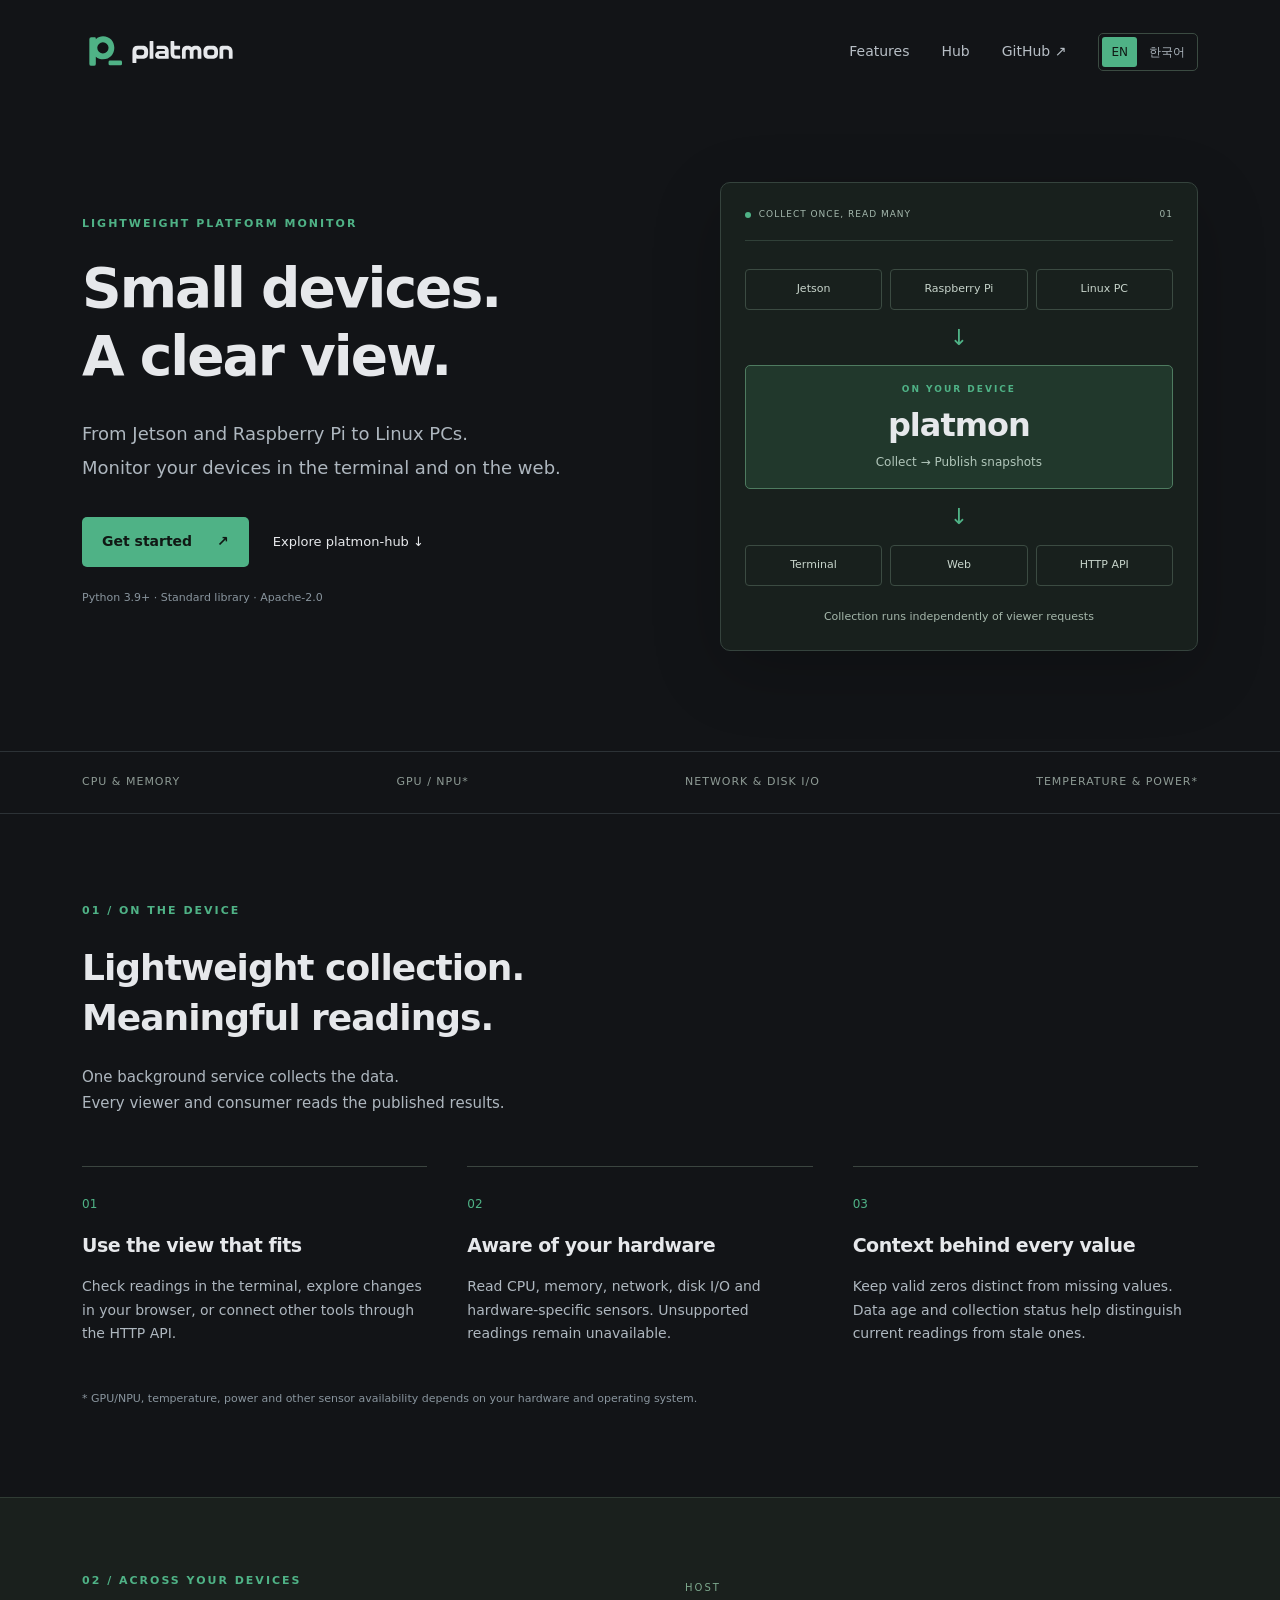
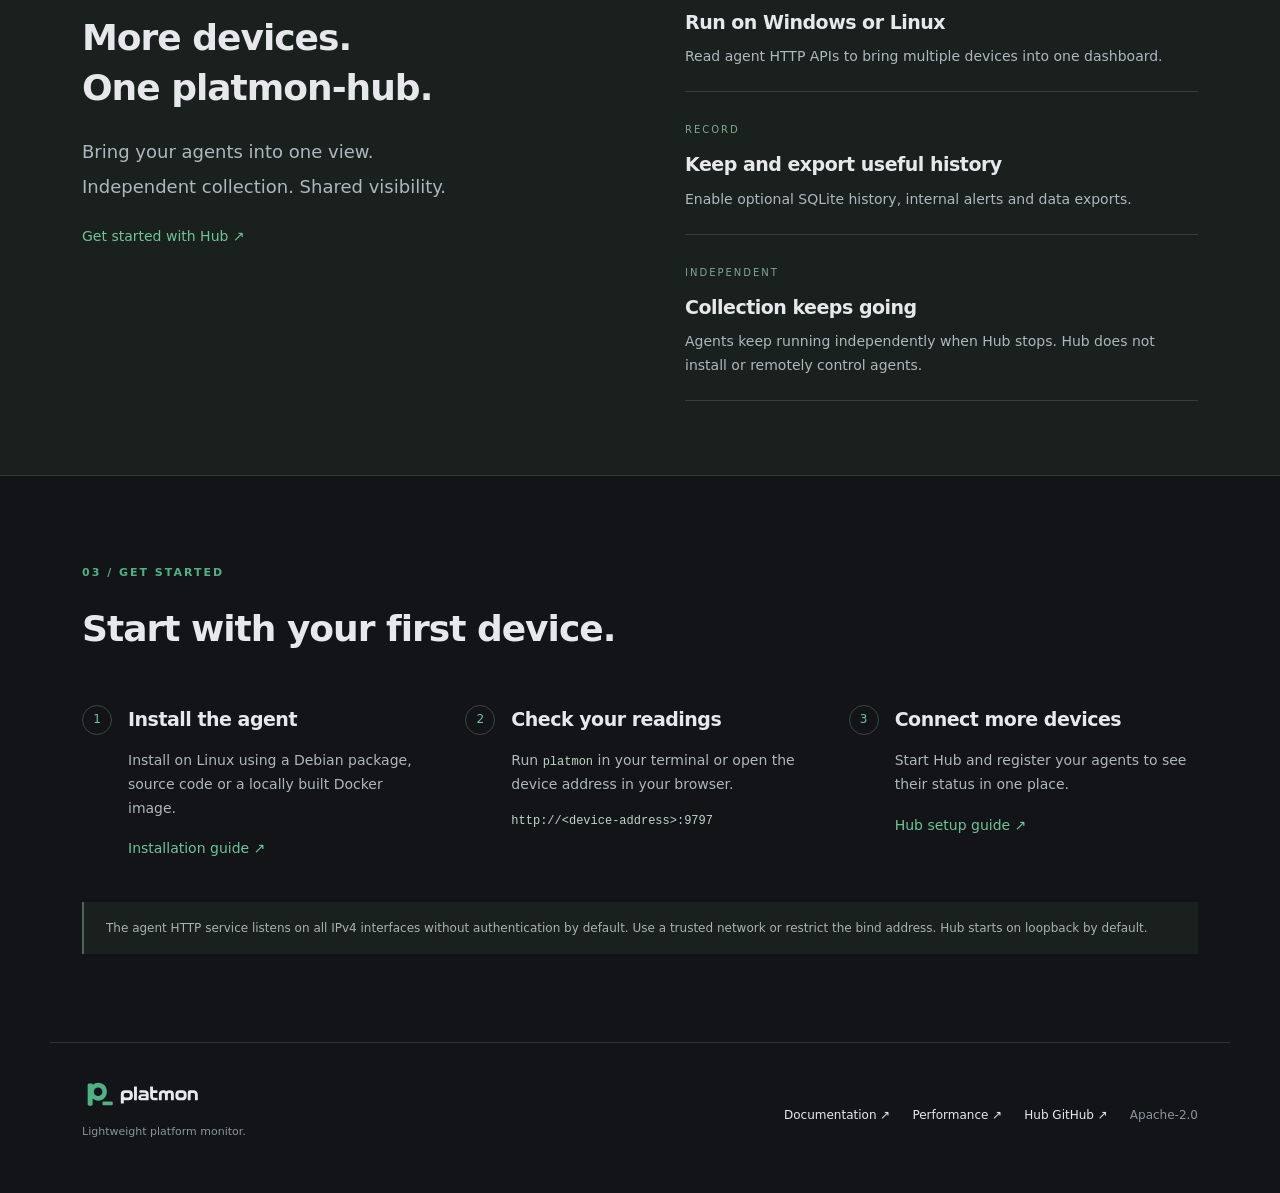
==== index.html @ 6d73feec "Add bilingual platmon introduction page" ====
<!doctype html>
<html lang="en">
<head>
<meta charset="utf-8"><meta name="viewport" content="width=device-width, initial-scale=1">
<title>platmon — Lightweight platform monitor</title>
<meta name="description" content="Lightweight monitoring for Jetson, Raspberry Pi and Linux PCs. Explore your devices in the terminal and on the web, and bring them together with platmon-hub." data-i18n-attr="content" data-i18n="a3">
<link rel="icon" href="assets/favicon.svg"><link rel="stylesheet" href="styles.css">
</head>
<body>
<a class="skip" href="#main" data-i18n="t0">Skip to content</a>
<header class="wrap"><a href="#" aria-label="platmon home" data-i18n-attr="aria-label" data-i18n="a0"><img class="logo" src="assets/platmon-logo-dark.svg" alt="platmon"></a><nav aria-label="Main navigation" data-i18n-attr="aria-label" data-i18n="a1"><a href="#features" data-i18n="t1">Features</a><a href="#hub">Hub</a><a href="https://github.com/platmon/platmon">GitHub ↗</a><div class="language-switch" role="group" aria-label="Language / 언어" hidden><button type="button" data-language="en" lang="en" aria-pressed="true">EN</button><button type="button" data-language="ko" lang="ko" aria-pressed="false">한국어</button></div></nav></header>
<main id="main">
<section class="hero wrap">
<div><p class="eyebrow">LIGHTWEIGHT PLATFORM MONITOR</p><h1 data-i18n="t2">Small devices.<br>A clear view.</h1><p class="lead" data-i18n="t3">From Jetson and Raspberry Pi to Linux PCs.<br>Monitor your devices in the terminal and on the web.</p><div class="actions"><a class="button" href="https://github.com/platmon/platmon/blob/main/docs/guides/getting-started.md" data-i18n="t4">Get started <span>↗</span></a><a class="secondary" href="#hub" data-i18n="t5">Explore platmon-hub ↓</a></div><p class="note" data-i18n="t6">Python 3.9+ · Standard library · Apache-2.0</p></div>
<div class="flow" aria-label="An agent collects once and serves published data to the terminal, web and API" data-i18n-attr="aria-label" data-i18n="a2"><div class="panel-top"><span class="dot"></span> COLLECT ONCE, READ MANY <span>01</span></div><div class="sources"><span>Jetson</span><span>Raspberry Pi</span><span>Linux PC</span></div><div class="connector">↓</div><div class="agent"><span class="eyebrow">ON YOUR DEVICE</span><strong>platmon</strong><span data-i18n="t7">Collect → Publish snapshots</span></div><div class="connector">↓</div><div class="outputs"><span>Terminal</span><span>Web</span><span>HTTP API</span></div><p class="diagram-note" data-i18n="t8">Collection runs independently of viewer requests</p></div>
</section>
<div class="band"><div class="wrap"><span>CPU & MEMORY</span><span>GPU / NPU*</span><span>NETWORK & DISK I/O</span><span>TEMPERATURE & POWER*</span></div></div>
<section class="wrap section" id="features"><div class="section-heading"><p class="eyebrow">01 / ON THE DEVICE</p><h2 data-i18n="t9">Lightweight collection.<br>Meaningful readings.</h2><p data-i18n="t10">One background service collects the data.<br>Every viewer and consumer reads the published results.</p></div><div class="features"><article><span class="number">01</span><h3 data-i18n="t11">Use the view that fits</h3><p data-i18n="t12">Check readings in the terminal, explore changes in your browser, or connect other tools through the HTTP API.</p></article><article><span class="number">02</span><h3 data-i18n="t13">Aware of your hardware</h3><p data-i18n="t14">Read CPU, memory, network, disk I/O and hardware-specific sensors. Unsupported readings remain unavailable.</p></article><article><span class="number">03</span><h3 data-i18n="t15">Context behind every value</h3><p data-i18n="t16">Keep valid zeros distinct from missing values. Data age and collection status help distinguish current readings from stale ones.</p></article></div><p class="footnote" data-i18n="t17">* GPU/NPU, temperature, power and other sensor availability depends on your hardware and operating system.</p></section>
<section class="hub-section" id="hub"><div class="wrap hub-grid"><div><p class="eyebrow">02 / ACROSS YOUR DEVICES</p><h2 data-i18n="t18">More devices.<br>One platmon-hub.</h2><p class="lead" data-i18n="t19">Bring your agents into one view.<br>Independent collection. Shared visibility.</p><a class="text-link" href="https://github.com/platmon/platmon-hub/blob/main/docs/guides/quick-start.md" data-i18n="t20">Get started with Hub ↗</a></div><div class="hub-details"><div><span>HOST</span><h3 data-i18n="t21">Run on Windows or Linux</h3><p data-i18n="t22">Read agent HTTP APIs to bring multiple devices into one dashboard.</p></div><div><span>RECORD</span><h3 data-i18n="t23">Keep and export useful history</h3><p data-i18n="t24">Enable optional SQLite history, internal alerts and data exports.</p></div><div><span>INDEPENDENT</span><h3 data-i18n="t25">Collection keeps going</h3><p data-i18n="t26">Agents keep running independently when Hub stops. Hub does not install or remotely control agents.</p></div></div></div></section>
<section class="wrap section start" id="start"><div class="section-heading"><p class="eyebrow">03 / GET STARTED</p><h2 data-i18n="t27">Start with your first device.</h2></div><ol class="steps"><li><span>1</span><div><h3 data-i18n="t28">Install the agent</h3><p data-i18n="t29">Install on Linux using a Debian package, source code or a locally built Docker image.</p><a href="https://github.com/platmon/platmon/blob/main/docs/guides/getting-started.md" data-i18n="t30">Installation guide ↗</a></div></li><li><span>2</span><div><h3 data-i18n="t31">Check your readings</h3><p data-i18n="t32">Run <code>platmon</code> in your terminal or open the device address in your browser.</p><code class="address" data-i18n="t33">http://&lt;device-address&gt;:9797</code></div></li><li><span>3</span><div><h3 data-i18n="t34">Connect more devices</h3><p data-i18n="t35">Start Hub and register your agents to see their status in one place.</p><a href="https://github.com/platmon/platmon-hub/blob/main/docs/guides/setup.md" data-i18n="t36">Hub setup guide ↗</a></div></li></ol><aside data-i18n="t37">The agent HTTP service listens on all IPv4 interfaces without authentication by default. Use a trusted network or restrict the bind address. Hub starts on loopback by default.</aside></section>
</main>
<footer class="wrap"><div><img class="logo" src="assets/platmon-logo-dark.svg" alt="platmon"><p>Lightweight platform monitor.</p></div><div><a href="https://github.com/platmon/platmon/blob/main/docs/README.md" data-i18n="t38">Documentation ↗</a><a href="https://github.com/platmon/platmon/blob/main/docs/performance/README.md" data-i18n="t39">Performance ↗</a><a href="https://github.com/platmon/platmon-hub">Hub GitHub ↗</a><span>Apache-2.0</span></div></footer>
<script src="language.js"></script>
</body></html>
---- styles.css ----
*{box-sizing:border-box}html{scroll-behavior:smooth;scroll-padding-top:30px}body{margin:0;background:#121417;color:#e6e8eb;font-family:system-ui,-apple-system,"Segoe UI",sans-serif;line-height:1.7;word-break:keep-all}a{color:inherit;text-decoration:none}a:hover{color:#4fb286}a:focus-visible{outline:2px solid #4fb286;outline-offset:6px}.wrap{max-width:1180px;margin:auto;padding-left:32px;padding-right:32px}header{height:104px;display:flex;justify-content:space-between;align-items:center}.logo{width:156px;height:auto;display:block}nav{display:flex;gap:32px;font-size:14px;color:#b7bec5}.hero{display:grid;grid-template-columns:1.2fr 1fr;gap:64px;align-items:center;padding-top:78px;padding-bottom:100px}.eyebrow{color:#4fb286;font-size:11px;letter-spacing:2px;font-weight:700;margin:0 0 22px}h1{font-size:clamp(38px,4.3vw,60px);line-height:1.22;letter-spacing:-3px;margin:0 0 27px}h2{font-size:36px;line-height:1.4;letter-spacing:-1.7px;margin:0 0 22px}h3{font-size:19px;letter-spacing:-.5px;margin:12px 0}.lead{font-size:18px;color:#aeb7bf;line-height:1.9}.actions{display:flex;align-items:center;gap:24px;margin-top:32px;flex-wrap:wrap}.button{background:#4fb286;color:#101814;padding:13px 20px;border-radius:5px;font-size:14px;font-weight:700}.button span{margin-left:20px}.button:hover{background:#6ac79d;color:#101814}.secondary{font-size:13px}.note{font-size:11px;color:#89959e;margin-top:22px}.flow{border:1px solid #35433d;border-radius:10px;background:#18201d;padding:24px;box-shadow:0 20px 70px #0003}.panel-top{display:flex;align-items:center;gap:8px;color:#a4b8ad;font-size:9px;letter-spacing:1px;border-bottom:1px solid #304038;padding-bottom:18px}.panel-top>span:last-child{margin-left:auto}.dot{width:6px;height:6px;border-radius:50%;background:#4fb286}.sources,.outputs{display:flex;gap:8px;justify-content:center}.sources{margin-top:28px}.sources span,.outputs span{flex:1;text-align:center;border:1px solid #3b4b42;padding:10px 4px;border-radius:4px;font-size:11px;color:#c7d4cb}.connector{text-align:center;color:#4fb286;padding:9px;font-size:22px}.agent{display:flex;flex-direction:column;align-items:center;background:#21382c;border:1px solid #4e7b60;border-radius:5px;padding:16px}.agent .eyebrow{font-size:9px;margin:0}.agent strong{font-size:32px;letter-spacing:-1px}.agent>span:last-child{font-size:12px;color:#b1c6ba}.diagram-note{text-align:center;color:#a5b7ab;font-size:11px;margin:22px 0 0}.band{border-top:1px solid #2c3236;border-bottom:1px solid #2c3236}.band .wrap{display:flex;justify-content:space-between;gap:20px;padding-top:21px;padding-bottom:21px;color:#8e9b95;font-size:11px;letter-spacing:1px}.section{padding-top:88px;padding-bottom:88px}.section-heading>p:last-child{color:#aeb7bf;font-size:15px}.features{display:grid;grid-template-columns:repeat(3,1fr);gap:40px;margin-top:50px}.features article{border-top:1px solid #3b4540;padding-top:22px}.number{color:#4fb286;font-size:12px}.features p,.hub-details p,.steps p{color:#aeb7bf;font-size:14px}.footnote{font-size:11px;color:#89959e;margin:30px 0 0}.hub-section{background:#1a201d;border-block:1px solid #303c34;padding-block:74px}.hub-grid{display:grid;grid-template-columns:1fr 1fr;gap:90px}.text-link,.steps a{color:#6bc598;font-size:14px}.hub-details>div{padding:0 0 22px;margin-bottom:22px;border-bottom:1px solid #344039}.hub-details>div:last-child{margin-bottom:0}.hub-details span{font-size:10px;letter-spacing:2px;color:#7da88d}.hub-details h3{margin:7px 0}.hub-details p{margin:0}.steps{padding:0;list-style:none;display:grid;grid-template-columns:repeat(3,1fr);gap:34px;margin:40px 0}.steps li{display:flex;gap:16px}.steps li>span{font-size:12px;border:1px solid #3a4940;border-radius:50%;width:30px;height:30px;display:grid;place-items:center;flex-shrink:0;margin-top:10px;color:#6bc598}.steps h3{margin-top:8px}.steps code{font-size:12px;color:#c1d5c9}.address{display:block}aside{border-left:2px solid #4a6654;background:#1a201d;padding:16px 22px;color:#a7b4ac;font-size:12px}footer{display:flex;justify-content:space-between;align-items:center;border-top:1px solid #2c3236;padding-top:35px;padding-bottom:40px}footer .logo{width:120px}footer p{font-size:11px;color:#89959e}footer>div:last-child{display:flex;gap:22px;font-size:12px}footer span{color:#89959e}.skip{position:absolute;left:16px;top:-100px;background:#121417;padding:12px;z-index:3}.skip:focus{top:8px}@media(max-width:800px){.hero{grid-template-columns:1fr;gap:40px;padding-top:40px;padding-bottom:52px}.flow{max-width:540px;width:100%}h1{font-size:46px}.hub-grid{gap:40px;grid-template-columns:1fr}.features,.steps{grid-template-columns:1fr;gap:20px}.section{padding-block:52px}.band .wrap{flex-wrap:wrap;justify-content:flex-start;gap:14px 28px}.features{margin-top:30px}.hub-section{padding-block:50px}footer{align-items:flex-start;gap:24px;flex-direction:column}footer>div:last-child{flex-wrap:wrap}.wrap{padding-left:24px;padding-right:24px}nav{gap:18px}header{height:80px}.logo{width:124px}h2{font-size:29px}}@media(prefers-reduced-motion:reduce){html{scroll-behavior:auto}}

.language-switch{display:flex;gap:3px;border:1px solid #3b4b42;border-radius:5px;padding:3px}.language-switch[hidden]{display:none}.language-switch button{font:inherit;font-size:12px;color:#aeb7bf;background:transparent;border:0;border-radius:3px;padding:5px 9px;cursor:pointer}.language-switch button[aria-pressed="true"]{color:#101814;background:#4fb286}.language-switch button:focus-visible{outline:2px solid #6ac79d;outline-offset:3px}html[lang="en"] body{word-break:normal}html[lang="en"] h1{letter-spacing:-2px}html[lang="en"] h2{letter-spacing:-1px}header nav{align-items:center}@media(max-width:540px){header.wrap{height:auto;min-height:100px;flex-wrap:wrap;gap:14px;padding-top:18px;padding-bottom:18px}header nav{width:100%;justify-content:space-between;gap:12px}.hero{padding-top:28px}html[lang="en"] h1{font-size:42px}}
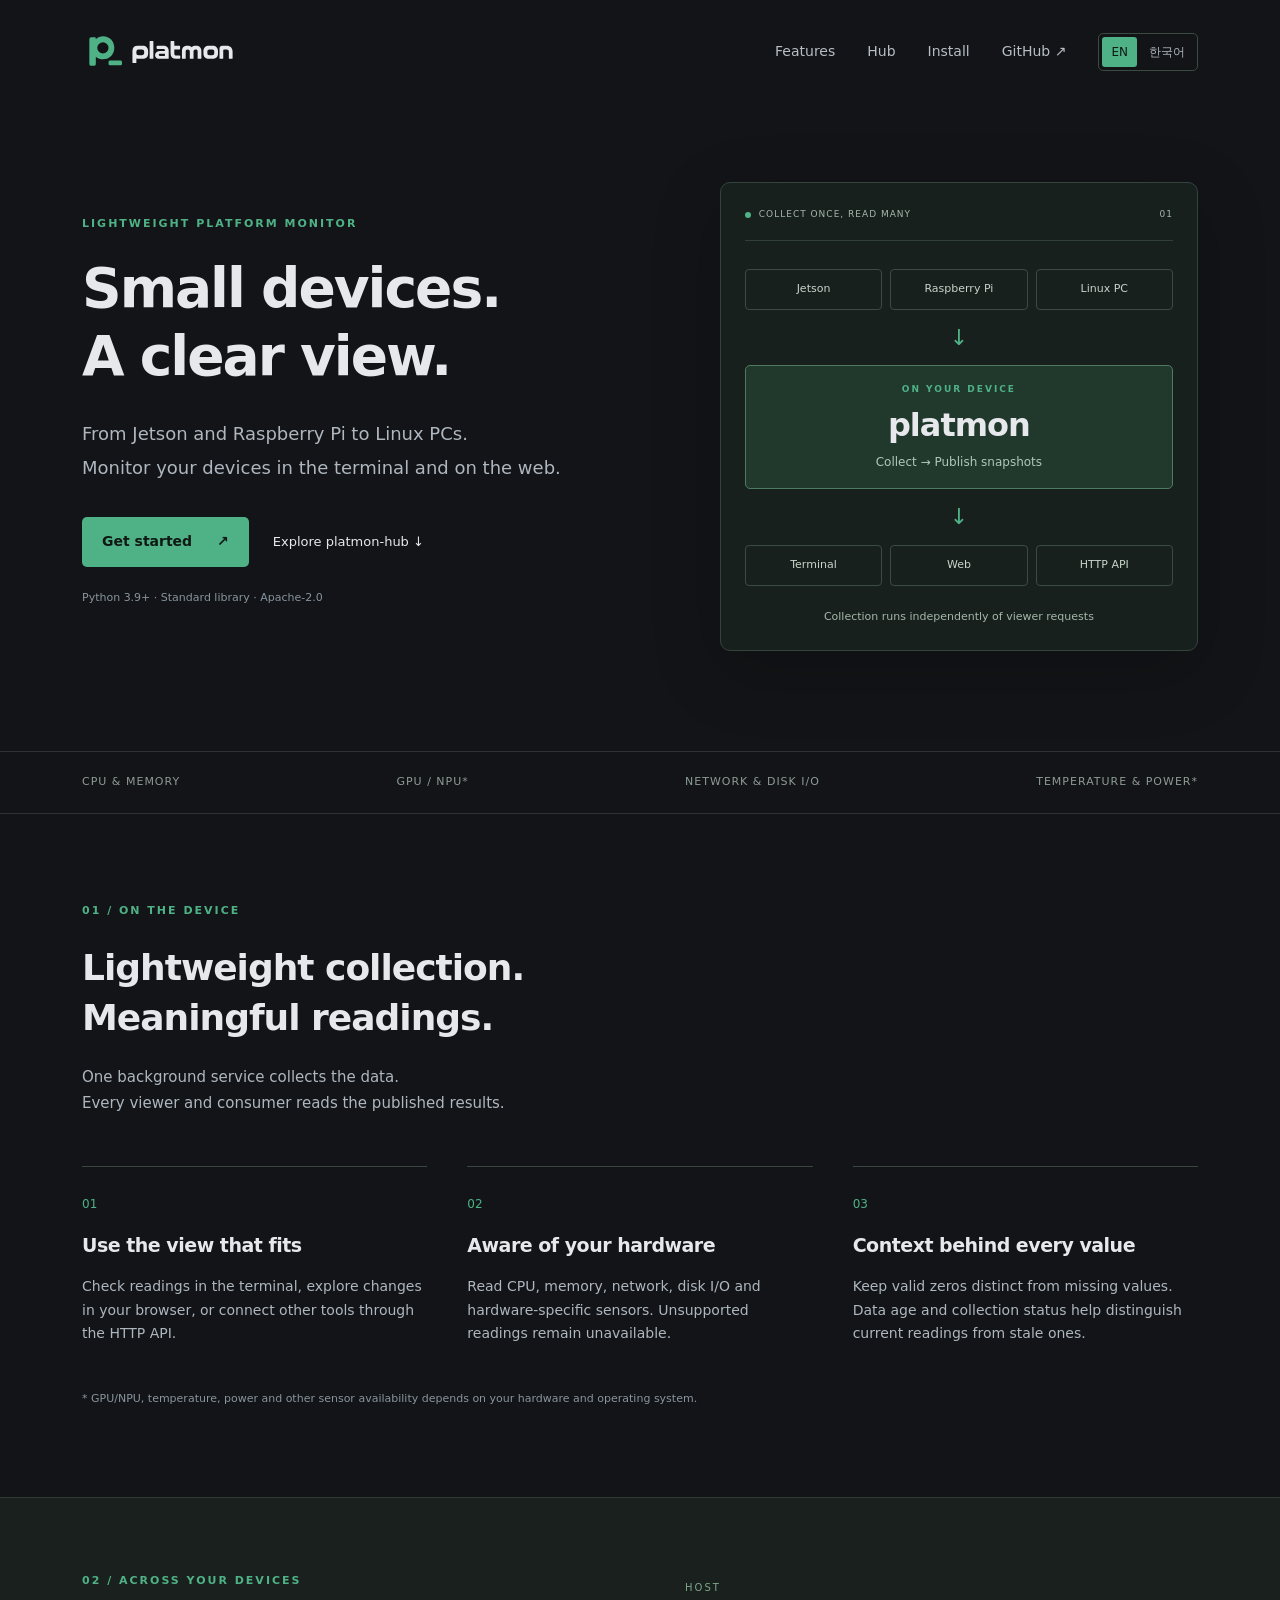
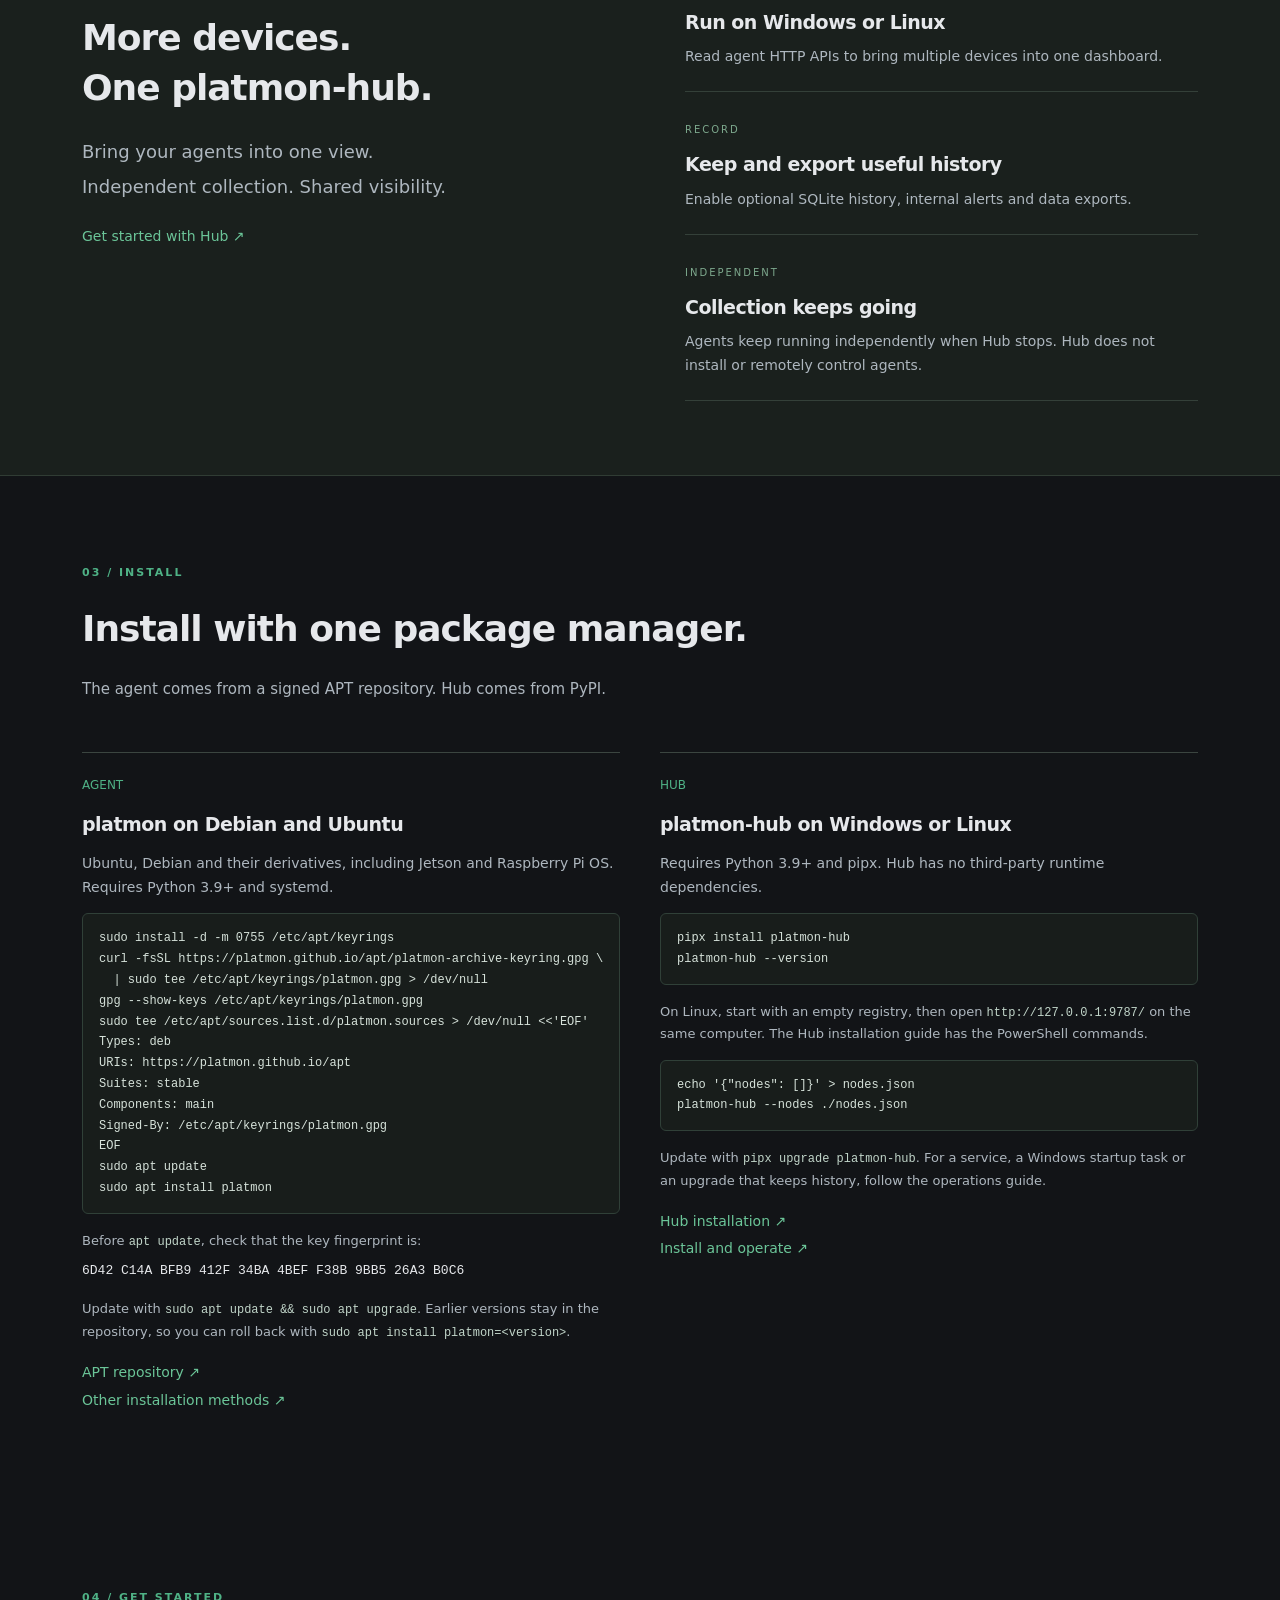
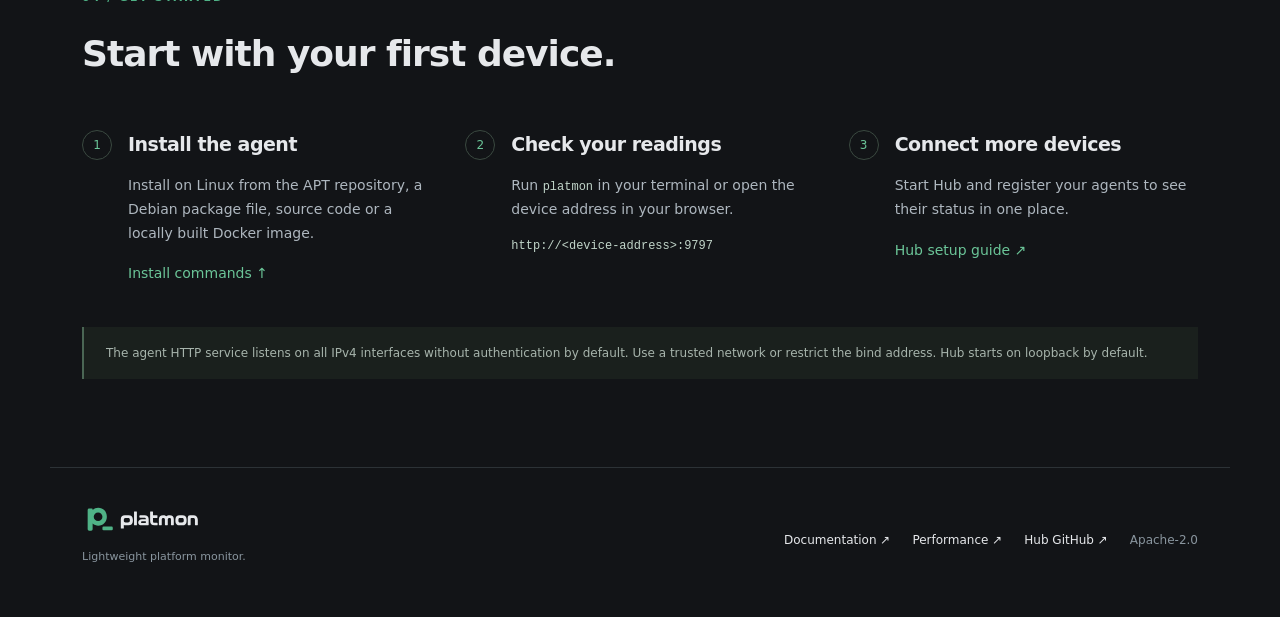
==== commit 6412444d: "Add an install section to the site Show the signed APT repository commands for the agent, with the k" ====
--- a/index.html
+++ b/index.html
@@ -8,7 +8,7 @@
 </head>
 <body>
 <a class="skip" href="#main" data-i18n="t0">Skip to content</a>
-<header class="wrap"><a href="#" aria-label="platmon home" data-i18n-attr="aria-label" data-i18n="a0"><img class="logo" src="assets/platmon-logo-dark.svg" alt="platmon"></a><nav aria-label="Main navigation" data-i18n-attr="aria-label" data-i18n="a1"><a href="#features" data-i18n="t1">Features</a><a href="#hub">Hub</a><a href="https://github.com/platmon/platmon">GitHub ↗</a><div class="language-switch" role="group" aria-label="Language / 언어" hidden><button type="button" data-language="en" lang="en" aria-pressed="true">EN</button><button type="button" data-language="ko" lang="ko" aria-pressed="false">한국어</button></div></nav></header>
+<header class="wrap"><a href="#" aria-label="platmon home" data-i18n-attr="aria-label" data-i18n="a0"><img class="logo" src="assets/platmon-logo-dark.svg" alt="platmon"></a><nav aria-label="Main navigation" data-i18n-attr="aria-label" data-i18n="a1"><a href="#features" data-i18n="t1">Features</a><a href="#hub">Hub</a><a href="#install" data-i18n="t40">Install</a><a href="https://github.com/platmon/platmon">GitHub ↗</a><div class="language-switch" role="group" aria-label="Language / 언어" hidden><button type="button" data-language="en" lang="en" aria-pressed="true">EN</button><button type="button" data-language="ko" lang="ko" aria-pressed="false">한국어</button></div></nav></header>
 <main id="main">
 <section class="hero wrap">
 <div><p class="eyebrow">LIGHTWEIGHT PLATFORM MONITOR</p><h1 data-i18n="t2">Small devices.<br>A clear view.</h1><p class="lead" data-i18n="t3">From Jetson and Raspberry Pi to Linux PCs.<br>Monitor your devices in the terminal and on the web.</p><div class="actions"><a class="button" href="https://github.com/platmon/platmon/blob/main/docs/guides/getting-started.md" data-i18n="t4">Get started <span>↗</span></a><a class="secondary" href="#hub" data-i18n="t5">Explore platmon-hub ↓</a></div><p class="note" data-i18n="t6">Python 3.9+ · Standard library · Apache-2.0</p></div>
@@ -17,7 +17,22 @@
 <div class="band"><div class="wrap"><span>CPU & MEMORY</span><span>GPU / NPU*</span><span>NETWORK & DISK I/O</span><span>TEMPERATURE & POWER*</span></div></div>
 <section class="wrap section" id="features"><div class="section-heading"><p class="eyebrow">01 / ON THE DEVICE</p><h2 data-i18n="t9">Lightweight collection.<br>Meaningful readings.</h2><p data-i18n="t10">One background service collects the data.<br>Every viewer and consumer reads the published results.</p></div><div class="features"><article><span class="number">01</span><h3 data-i18n="t11">Use the view that fits</h3><p data-i18n="t12">Check readings in the terminal, explore changes in your browser, or connect other tools through the HTTP API.</p></article><article><span class="number">02</span><h3 data-i18n="t13">Aware of your hardware</h3><p data-i18n="t14">Read CPU, memory, network, disk I/O and hardware-specific sensors. Unsupported readings remain unavailable.</p></article><article><span class="number">03</span><h3 data-i18n="t15">Context behind every value</h3><p data-i18n="t16">Keep valid zeros distinct from missing values. Data age and collection status help distinguish current readings from stale ones.</p></article></div><p class="footnote" data-i18n="t17">* GPU/NPU, temperature, power and other sensor availability depends on your hardware and operating system.</p></section>
 <section class="hub-section" id="hub"><div class="wrap hub-grid"><div><p class="eyebrow">02 / ACROSS YOUR DEVICES</p><h2 data-i18n="t18">More devices.<br>One platmon-hub.</h2><p class="lead" data-i18n="t19">Bring your agents into one view.<br>Independent collection. Shared visibility.</p><a class="text-link" href="https://github.com/platmon/platmon-hub/blob/main/docs/guides/quick-start.md" data-i18n="t20">Get started with Hub ↗</a></div><div class="hub-details"><div><span>HOST</span><h3 data-i18n="t21">Run on Windows or Linux</h3><p data-i18n="t22">Read agent HTTP APIs to bring multiple devices into one dashboard.</p></div><div><span>RECORD</span><h3 data-i18n="t23">Keep and export useful history</h3><p data-i18n="t24">Enable optional SQLite history, internal alerts and data exports.</p></div><div><span>INDEPENDENT</span><h3 data-i18n="t25">Collection keeps going</h3><p data-i18n="t26">Agents keep running independently when Hub stops. Hub does not install or remotely control agents.</p></div></div></div></section>
-<section class="wrap section start" id="start"><div class="section-heading"><p class="eyebrow">03 / GET STARTED</p><h2 data-i18n="t27">Start with your first device.</h2></div><ol class="steps"><li><span>1</span><div><h3 data-i18n="t28">Install the agent</h3><p data-i18n="t29">Install on Linux using a Debian package, source code or a locally built Docker image.</p><a href="https://github.com/platmon/platmon/blob/main/docs/guides/getting-started.md" data-i18n="t30">Installation guide ↗</a></div></li><li><span>2</span><div><h3 data-i18n="t31">Check your readings</h3><p data-i18n="t32">Run <code>platmon</code> in your terminal or open the device address in your browser.</p><code class="address" data-i18n="t33">http://&lt;device-address&gt;:9797</code></div></li><li><span>3</span><div><h3 data-i18n="t34">Connect more devices</h3><p data-i18n="t35">Start Hub and register your agents to see their status in one place.</p><a href="https://github.com/platmon/platmon-hub/blob/main/docs/guides/setup.md" data-i18n="t36">Hub setup guide ↗</a></div></li></ol><aside data-i18n="t37">The agent HTTP service listens on all IPv4 interfaces without authentication by default. Use a trusted network or restrict the bind address. Hub starts on loopback by default.</aside></section>
+<section class="wrap section install" id="install"><div class="section-heading"><p class="eyebrow">03 / INSTALL</p><h2 data-i18n="t41">Install with one package manager.</h2><p data-i18n="t42">The agent comes from a signed APT repository. Hub comes from PyPI.</p></div><div class="install-grid"><article><span class="number">AGENT</span><h3 data-i18n="t43">platmon on Debian and Ubuntu</h3><p data-i18n="t44">Ubuntu, Debian and their derivatives, including Jetson and Raspberry Pi OS. Requires Python 3.9+ and systemd.</p><pre><code>sudo install -d -m 0755 /etc/apt/keyrings
+curl -fsSL https://platmon.github.io/apt/platmon-archive-keyring.gpg \
+  | sudo tee /etc/apt/keyrings/platmon.gpg &gt; /dev/null
+gpg --show-keys /etc/apt/keyrings/platmon.gpg
+sudo tee /etc/apt/sources.list.d/platmon.sources &gt; /dev/null &lt;&lt;'EOF'
+Types: deb
+URIs: https://platmon.github.io/apt
+Suites: stable
+Components: main
+Signed-By: /etc/apt/keyrings/platmon.gpg
+EOF
+sudo apt update
+sudo apt install platmon</code></pre><p class="small" data-i18n="t45">Before <code>apt update</code>, check that the key fingerprint is:</p><code class="fpr">6D42 C14A BFB9 412F 34BA 4BEF F38B 9BB5 26A3 B0C6</code><p class="small" data-i18n="t46">Update with <code>sudo apt update &amp;&amp; sudo apt upgrade</code>. Earlier versions stay in the repository, so you can roll back with <code>sudo apt install platmon=&lt;version&gt;</code>.</p><a href="apt/" data-i18n="t47">APT repository ↗</a><a href="https://github.com/platmon/platmon/blob/main/docs/guides/getting-started.md" data-i18n="t48">Other installation methods ↗</a></article><article><span class="number">HUB</span><h3 data-i18n="t49">platmon-hub on Windows or Linux</h3><p data-i18n="t50">Requires Python 3.9+ and pipx. Hub has no third-party runtime dependencies.</p><pre><code>pipx install platmon-hub
+platmon-hub --version</code></pre><p class="small" data-i18n="t51">On Linux, start with an empty registry, then open <code>http://127.0.0.1:9787/</code> on the same computer. The Hub installation guide has the PowerShell commands.</p><pre><code>echo '{"nodes": []}' &gt; nodes.json
+platmon-hub --nodes ./nodes.json</code></pre><p class="small" data-i18n="t52">Update with <code>pipx upgrade platmon-hub</code>. For a service, a Windows startup task or an upgrade that keeps history, follow the operations guide.</p><a href="https://github.com/platmon/platmon-hub/blob/main/README.md#install" data-i18n="t53">Hub installation ↗</a><a href="https://github.com/platmon/platmon-hub/blob/main/docs/guides/operations.md" data-i18n="t54">Install and operate ↗</a></article></div></section>
+<section class="wrap section start" id="start"><div class="section-heading"><p class="eyebrow">04 / GET STARTED</p><h2 data-i18n="t27">Start with your first device.</h2></div><ol class="steps"><li><span>1</span><div><h3 data-i18n="t28">Install the agent</h3><p data-i18n="t29">Install on Linux from the APT repository, a Debian package file, source code or a locally built Docker image.</p><a href="#install" data-i18n="t30">Install commands ↑</a></div></li><li><span>2</span><div><h3 data-i18n="t31">Check your readings</h3><p data-i18n="t32">Run <code>platmon</code> in your terminal or open the device address in your browser.</p><code class="address" data-i18n="t33">http://&lt;device-address&gt;:9797</code></div></li><li><span>3</span><div><h3 data-i18n="t34">Connect more devices</h3><p data-i18n="t35">Start Hub and register your agents to see their status in one place.</p><a href="https://github.com/platmon/platmon-hub/blob/main/docs/guides/setup.md" data-i18n="t36">Hub setup guide ↗</a></div></li></ol><aside data-i18n="t37">The agent HTTP service listens on all IPv4 interfaces without authentication by default. Use a trusted network or restrict the bind address. Hub starts on loopback by default.</aside></section>
 </main>
 <footer class="wrap"><div><img class="logo" src="assets/platmon-logo-dark.svg" alt="platmon"><p>Lightweight platform monitor.</p></div><div><a href="https://github.com/platmon/platmon/blob/main/docs/README.md" data-i18n="t38">Documentation ↗</a><a href="https://github.com/platmon/platmon/blob/main/docs/performance/README.md" data-i18n="t39">Performance ↗</a><a href="https://github.com/platmon/platmon-hub">Hub GitHub ↗</a><span>Apache-2.0</span></div></footer>
 <script src="language.js"></script>
--- a/styles.css
+++ b/styles.css
@@ -1,3 +1,3 @@
-*{box-sizing:border-box}html{scroll-behavior:smooth;scroll-padding-top:30px}body{margin:0;background:#121417;color:#e6e8eb;font-family:system-ui,-apple-system,"Segoe UI",sans-serif;line-height:1.7;word-break:keep-all}a{color:inherit;text-decoration:none}a:hover{color:#4fb286}a:focus-visible{outline:2px solid #4fb286;outline-offset:6px}.wrap{max-width:1180px;margin:auto;padding-left:32px;padding-right:32px}header{height:104px;display:flex;justify-content:space-between;align-items:center}.logo{width:156px;height:auto;display:block}nav{display:flex;gap:32px;font-size:14px;color:#b7bec5}.hero{display:grid;grid-template-columns:1.2fr 1fr;gap:64px;align-items:center;padding-top:78px;padding-bottom:100px}.eyebrow{color:#4fb286;font-size:11px;letter-spacing:2px;font-weight:700;margin:0 0 22px}h1{font-size:clamp(38px,4.3vw,60px);line-height:1.22;letter-spacing:-3px;margin:0 0 27px}h2{font-size:36px;line-height:1.4;letter-spacing:-1.7px;margin:0 0 22px}h3{font-size:19px;letter-spacing:-.5px;margin:12px 0}.lead{font-size:18px;color:#aeb7bf;line-height:1.9}.actions{display:flex;align-items:center;gap:24px;margin-top:32px;flex-wrap:wrap}.button{background:#4fb286;color:#101814;padding:13px 20px;border-radius:5px;font-size:14px;font-weight:700}.button span{margin-left:20px}.button:hover{background:#6ac79d;color:#101814}.secondary{font-size:13px}.note{font-size:11px;color:#89959e;margin-top:22px}.flow{border:1px solid #35433d;border-radius:10px;background:#18201d;padding:24px;box-shadow:0 20px 70px #0003}.panel-top{display:flex;align-items:center;gap:8px;color:#a4b8ad;font-size:9px;letter-spacing:1px;border-bottom:1px solid #304038;padding-bottom:18px}.panel-top>span:last-child{margin-left:auto}.dot{width:6px;height:6px;border-radius:50%;background:#4fb286}.sources,.outputs{display:flex;gap:8px;justify-content:center}.sources{margin-top:28px}.sources span,.outputs span{flex:1;text-align:center;border:1px solid #3b4b42;padding:10px 4px;border-radius:4px;font-size:11px;color:#c7d4cb}.connector{text-align:center;color:#4fb286;padding:9px;font-size:22px}.agent{display:flex;flex-direction:column;align-items:center;background:#21382c;border:1px solid #4e7b60;border-radius:5px;padding:16px}.agent .eyebrow{font-size:9px;margin:0}.agent strong{font-size:32px;letter-spacing:-1px}.agent>span:last-child{font-size:12px;color:#b1c6ba}.diagram-note{text-align:center;color:#a5b7ab;font-size:11px;margin:22px 0 0}.band{border-top:1px solid #2c3236;border-bottom:1px solid #2c3236}.band .wrap{display:flex;justify-content:space-between;gap:20px;padding-top:21px;padding-bottom:21px;color:#8e9b95;font-size:11px;letter-spacing:1px}.section{padding-top:88px;padding-bottom:88px}.section-heading>p:last-child{color:#aeb7bf;font-size:15px}.features{display:grid;grid-template-columns:repeat(3,1fr);gap:40px;margin-top:50px}.features article{border-top:1px solid #3b4540;padding-top:22px}.number{color:#4fb286;font-size:12px}.features p,.hub-details p,.steps p{color:#aeb7bf;font-size:14px}.footnote{font-size:11px;color:#89959e;margin:30px 0 0}.hub-section{background:#1a201d;border-block:1px solid #303c34;padding-block:74px}.hub-grid{display:grid;grid-template-columns:1fr 1fr;gap:90px}.text-link,.steps a{color:#6bc598;font-size:14px}.hub-details>div{padding:0 0 22px;margin-bottom:22px;border-bottom:1px solid #344039}.hub-details>div:last-child{margin-bottom:0}.hub-details span{font-size:10px;letter-spacing:2px;color:#7da88d}.hub-details h3{margin:7px 0}.hub-details p{margin:0}.steps{padding:0;list-style:none;display:grid;grid-template-columns:repeat(3,1fr);gap:34px;margin:40px 0}.steps li{display:flex;gap:16px}.steps li>span{font-size:12px;border:1px solid #3a4940;border-radius:50%;width:30px;height:30px;display:grid;place-items:center;flex-shrink:0;margin-top:10px;color:#6bc598}.steps h3{margin-top:8px}.steps code{font-size:12px;color:#c1d5c9}.address{display:block}aside{border-left:2px solid #4a6654;background:#1a201d;padding:16px 22px;color:#a7b4ac;font-size:12px}footer{display:flex;justify-content:space-between;align-items:center;border-top:1px solid #2c3236;padding-top:35px;padding-bottom:40px}footer .logo{width:120px}footer p{font-size:11px;color:#89959e}footer>div:last-child{display:flex;gap:22px;font-size:12px}footer span{color:#89959e}.skip{position:absolute;left:16px;top:-100px;background:#121417;padding:12px;z-index:3}.skip:focus{top:8px}@media(max-width:800px){.hero{grid-template-columns:1fr;gap:40px;padding-top:40px;padding-bottom:52px}.flow{max-width:540px;width:100%}h1{font-size:46px}.hub-grid{gap:40px;grid-template-columns:1fr}.features,.steps{grid-template-columns:1fr;gap:20px}.section{padding-block:52px}.band .wrap{flex-wrap:wrap;justify-content:flex-start;gap:14px 28px}.features{margin-top:30px}.hub-section{padding-block:50px}footer{align-items:flex-start;gap:24px;flex-direction:column}footer>div:last-child{flex-wrap:wrap}.wrap{padding-left:24px;padding-right:24px}nav{gap:18px}header{height:80px}.logo{width:124px}h2{font-size:29px}}@media(prefers-reduced-motion:reduce){html{scroll-behavior:auto}}
+*{box-sizing:border-box}html{scroll-behavior:smooth;scroll-padding-top:30px}body{margin:0;background:#121417;color:#e6e8eb;font-family:system-ui,-apple-system,"Segoe UI",sans-serif;line-height:1.7;word-break:keep-all}a{color:inherit;text-decoration:none}a:hover{color:#4fb286}a:focus-visible{outline:2px solid #4fb286;outline-offset:6px}.wrap{max-width:1180px;margin:auto;padding-left:32px;padding-right:32px}header{height:104px;display:flex;justify-content:space-between;align-items:center}.logo{width:156px;height:auto;display:block}nav{display:flex;gap:32px;font-size:14px;color:#b7bec5}.hero{display:grid;grid-template-columns:1.2fr 1fr;gap:64px;align-items:center;padding-top:78px;padding-bottom:100px}.eyebrow{color:#4fb286;font-size:11px;letter-spacing:2px;font-weight:700;margin:0 0 22px}h1{font-size:clamp(38px,4.3vw,60px);line-height:1.22;letter-spacing:-3px;margin:0 0 27px}h2{font-size:36px;line-height:1.4;letter-spacing:-1.7px;margin:0 0 22px}h3{font-size:19px;letter-spacing:-.5px;margin:12px 0}.lead{font-size:18px;color:#aeb7bf;line-height:1.9}.actions{display:flex;align-items:center;gap:24px;margin-top:32px;flex-wrap:wrap}.button{background:#4fb286;color:#101814;padding:13px 20px;border-radius:5px;font-size:14px;font-weight:700}.button span{margin-left:20px}.button:hover{background:#6ac79d;color:#101814}.secondary{font-size:13px}.note{font-size:11px;color:#89959e;margin-top:22px}.flow{border:1px solid #35433d;border-radius:10px;background:#18201d;padding:24px;box-shadow:0 20px 70px #0003}.panel-top{display:flex;align-items:center;gap:8px;color:#a4b8ad;font-size:9px;letter-spacing:1px;border-bottom:1px solid #304038;padding-bottom:18px}.panel-top>span:last-child{margin-left:auto}.dot{width:6px;height:6px;border-radius:50%;background:#4fb286}.sources,.outputs{display:flex;gap:8px;justify-content:center}.sources{margin-top:28px}.sources span,.outputs span{flex:1;text-align:center;border:1px solid #3b4b42;padding:10px 4px;border-radius:4px;font-size:11px;color:#c7d4cb}.connector{text-align:center;color:#4fb286;padding:9px;font-size:22px}.agent{display:flex;flex-direction:column;align-items:center;background:#21382c;border:1px solid #4e7b60;border-radius:5px;padding:16px}.agent .eyebrow{font-size:9px;margin:0}.agent strong{font-size:32px;letter-spacing:-1px}.agent>span:last-child{font-size:12px;color:#b1c6ba}.diagram-note{text-align:center;color:#a5b7ab;font-size:11px;margin:22px 0 0}.band{border-top:1px solid #2c3236;border-bottom:1px solid #2c3236}.band .wrap{display:flex;justify-content:space-between;gap:20px;padding-top:21px;padding-bottom:21px;color:#8e9b95;font-size:11px;letter-spacing:1px}.section{padding-top:88px;padding-bottom:88px}.section-heading>p:last-child{color:#aeb7bf;font-size:15px}.features{display:grid;grid-template-columns:repeat(3,1fr);gap:40px;margin-top:50px}.features article{border-top:1px solid #3b4540;padding-top:22px}.number{color:#4fb286;font-size:12px}.features p,.hub-details p,.steps p{color:#aeb7bf;font-size:14px}.footnote{font-size:11px;color:#89959e;margin:30px 0 0}.hub-section{background:#1a201d;border-block:1px solid #303c34;padding-block:74px}.hub-grid{display:grid;grid-template-columns:1fr 1fr;gap:90px}.text-link,.steps a{color:#6bc598;font-size:14px}.hub-details>div{padding:0 0 22px;margin-bottom:22px;border-bottom:1px solid #344039}.hub-details>div:last-child{margin-bottom:0}.hub-details span{font-size:10px;letter-spacing:2px;color:#7da88d}.hub-details h3{margin:7px 0}.hub-details p{margin:0}.steps{padding:0;list-style:none;display:grid;grid-template-columns:repeat(3,1fr);gap:34px;margin:40px 0}.steps li{display:flex;gap:16px}.steps li>span{font-size:12px;border:1px solid #3a4940;border-radius:50%;width:30px;height:30px;display:grid;place-items:center;flex-shrink:0;margin-top:10px;color:#6bc598}.steps h3{margin-top:8px}.steps code{font-size:12px;color:#c1d5c9}.address{display:block}aside{border-left:2px solid #4a6654;background:#1a201d;padding:16px 22px;color:#a7b4ac;font-size:12px}footer{display:flex;justify-content:space-between;align-items:center;border-top:1px solid #2c3236;padding-top:35px;padding-bottom:40px}footer .logo{width:120px}footer p{font-size:11px;color:#89959e}footer>div:last-child{display:flex;gap:22px;font-size:12px}footer span{color:#89959e}.skip{position:absolute;left:16px;top:-100px;background:#121417;padding:12px;z-index:3}.skip:focus{top:8px}.install-grid{display:grid;grid-template-columns:1fr 1fr;gap:40px;margin-top:50px}.install-grid article{border-top:1px solid #3b4540;padding-top:22px;min-width:0;display:flex;flex-direction:column;align-items:flex-start}.install-grid p{color:#aeb7bf;font-size:14px;margin:0 0 14px}.install-grid p.small{font-size:13px}.install-grid code{font-family:ui-monospace,SFMono-Regular,Menlo,Consolas,monospace;font-size:12px;color:#c1d5c9}.install-grid pre{align-self:stretch;margin:0 0 16px;background:#181d1b;border:1px solid #304038;border-radius:6px;padding:14px 16px;overflow-x:auto;line-height:1.6}.install-grid pre code{color:#d6e2da;white-space:pre}.install-grid .fpr{display:block;margin:-6px 0 16px;color:#e6e8eb;font-size:13px;overflow-wrap:anywhere}.install-grid a{color:#6bc598;font-size:14px;margin-top:4px}@media(max-width:800px){.hero{grid-template-columns:1fr;gap:40px;padding-top:40px;padding-bottom:52px}.flow{max-width:540px;width:100%}h1{font-size:46px}.hub-grid{gap:40px;grid-template-columns:1fr}.features,.steps,.install-grid{grid-template-columns:1fr;gap:20px}.section{padding-block:52px}.band .wrap{flex-wrap:wrap;justify-content:flex-start;gap:14px 28px}.features,.install-grid{margin-top:30px}.hub-section{padding-block:50px}footer{align-items:flex-start;gap:24px;flex-direction:column}footer>div:last-child{flex-wrap:wrap}.wrap{padding-left:24px;padding-right:24px}nav{gap:18px}header{height:80px}.logo{width:124px}h2{font-size:29px}}@media(prefers-reduced-motion:reduce){html{scroll-behavior:auto}}
 
 .language-switch{display:flex;gap:3px;border:1px solid #3b4b42;border-radius:5px;padding:3px}.language-switch[hidden]{display:none}.language-switch button{font:inherit;font-size:12px;color:#aeb7bf;background:transparent;border:0;border-radius:3px;padding:5px 9px;cursor:pointer}.language-switch button[aria-pressed="true"]{color:#101814;background:#4fb286}.language-switch button:focus-visible{outline:2px solid #6ac79d;outline-offset:3px}html[lang="en"] body{word-break:normal}html[lang="en"] h1{letter-spacing:-2px}html[lang="en"] h2{letter-spacing:-1px}header nav{align-items:center}@media(max-width:540px){header.wrap{height:auto;min-height:100px;flex-wrap:wrap;gap:14px;padding-top:18px;padding-bottom:18px}header nav{width:100%;justify-content:space-between;gap:12px}.hero{padding-top:28px}html[lang="en"] h1{font-size:42px}}
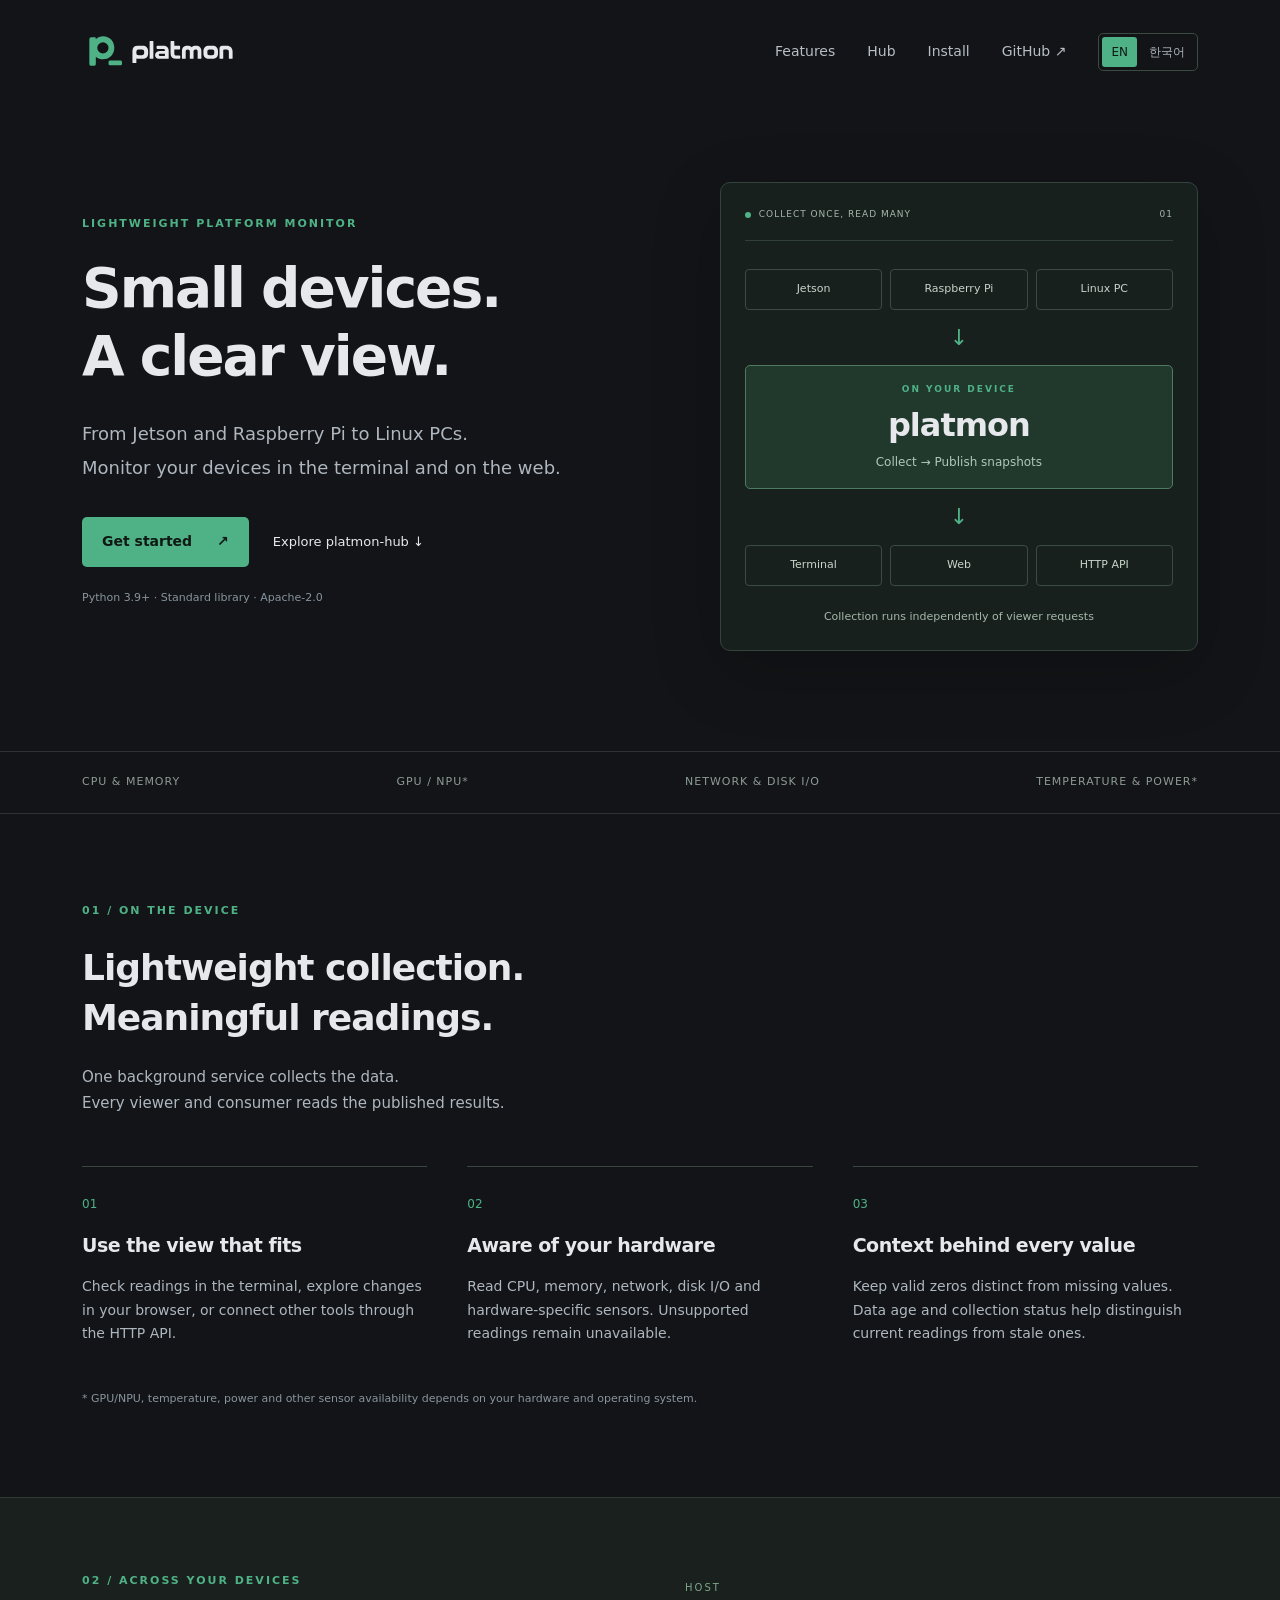
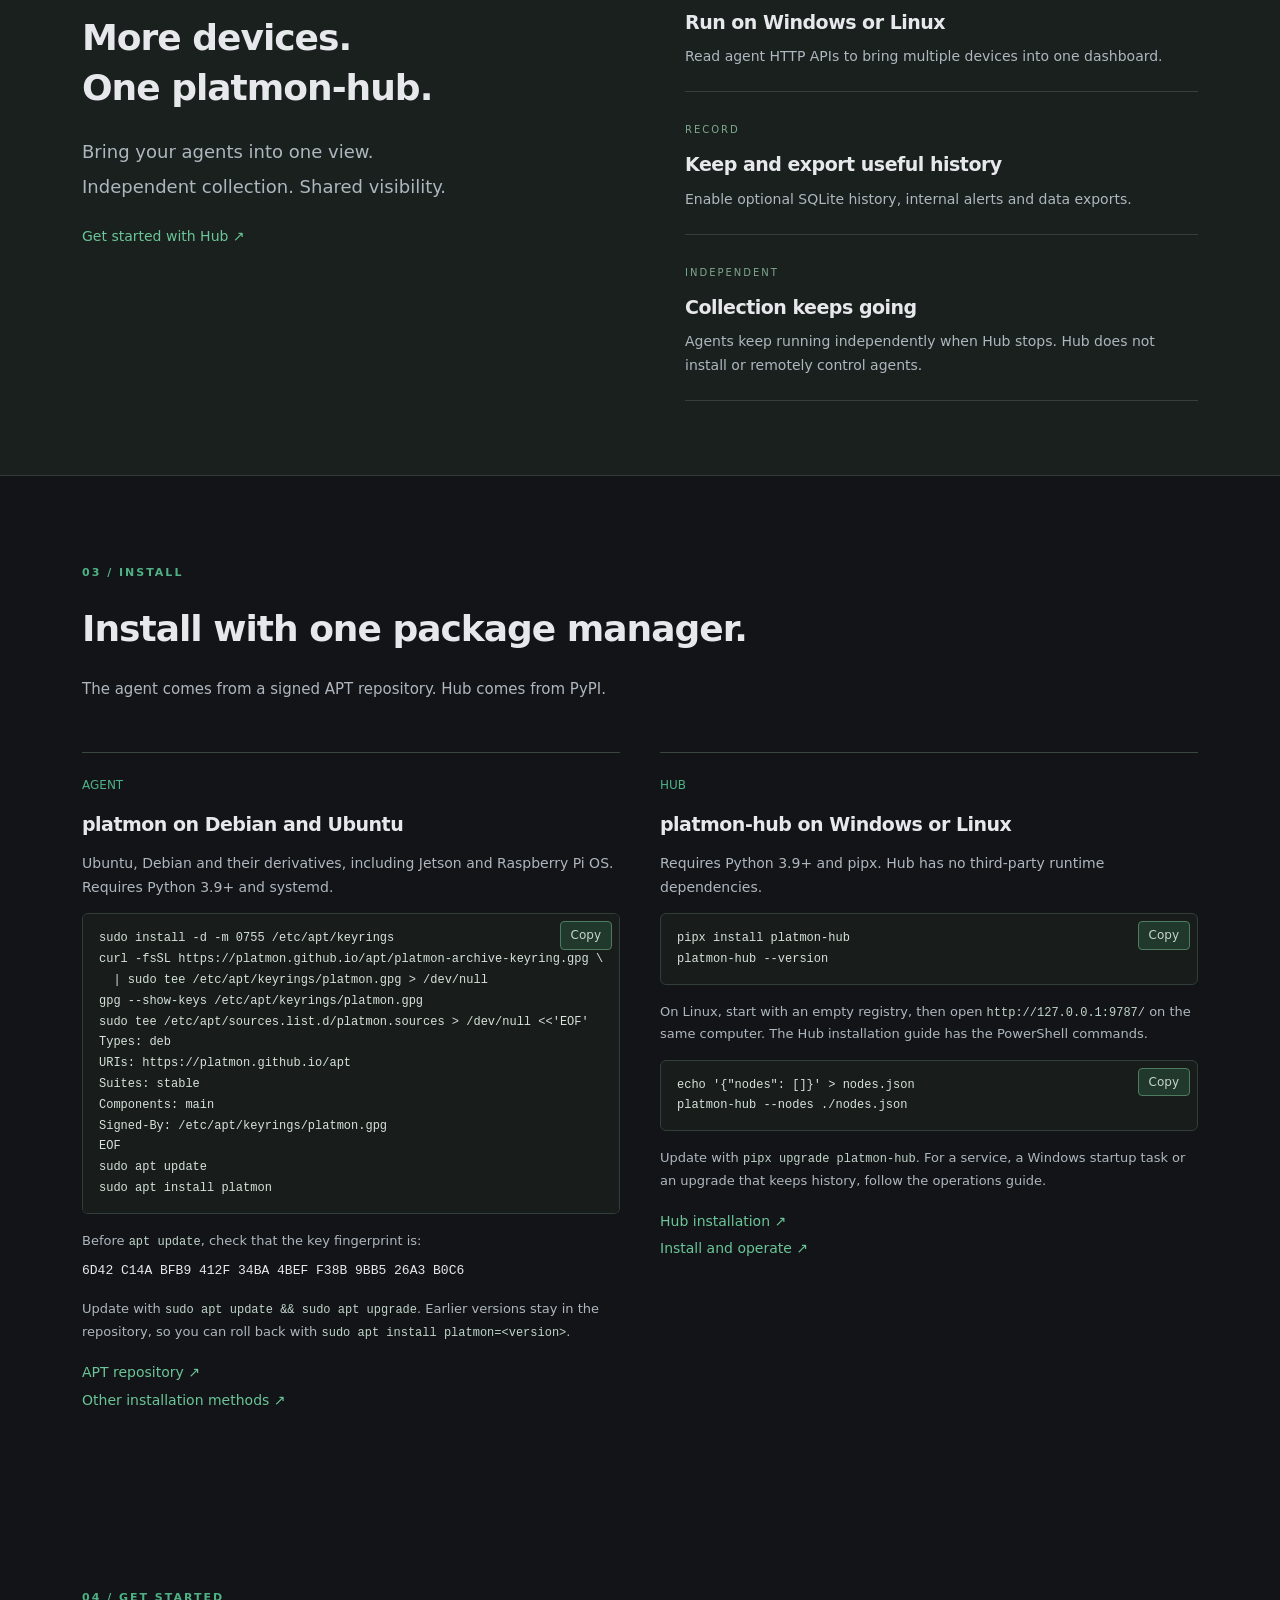
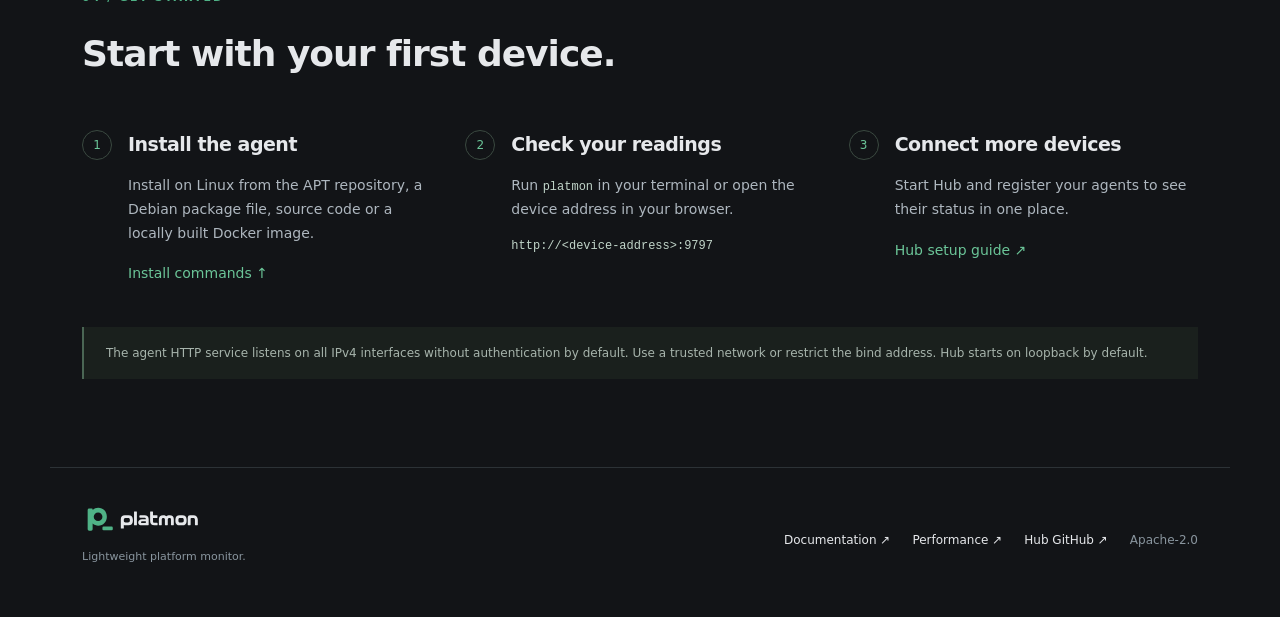
==== commit dcee4eeb: "Add copy buttons to command blocks Every command block on the home page and the APT page gets a butt" ====
--- a/index.html
+++ b/index.html
@@ -36,4 +36,5 @@
 </main>
 <footer class="wrap"><div><img class="logo" src="assets/platmon-logo-dark.svg" alt="platmon"><p>Lightweight platform monitor.</p></div><div><a href="https://github.com/platmon/platmon/blob/main/docs/README.md" data-i18n="t38">Documentation ↗</a><a href="https://github.com/platmon/platmon/blob/main/docs/performance/README.md" data-i18n="t39">Performance ↗</a><a href="https://github.com/platmon/platmon-hub">Hub GitHub ↗</a><span>Apache-2.0</span></div></footer>
 <script src="language.js"></script>
+<script src="copy.js"></script>
 </body></html>
--- a/styles.css
+++ b/styles.css
@@ -1,3 +1,3 @@
-*{box-sizing:border-box}html{scroll-behavior:smooth;scroll-padding-top:30px}body{margin:0;background:#121417;color:#e6e8eb;font-family:system-ui,-apple-system,"Segoe UI",sans-serif;line-height:1.7;word-break:keep-all}a{color:inherit;text-decoration:none}a:hover{color:#4fb286}a:focus-visible{outline:2px solid #4fb286;outline-offset:6px}.wrap{max-width:1180px;margin:auto;padding-left:32px;padding-right:32px}header{height:104px;display:flex;justify-content:space-between;align-items:center}.logo{width:156px;height:auto;display:block}nav{display:flex;gap:32px;font-size:14px;color:#b7bec5}.hero{display:grid;grid-template-columns:1.2fr 1fr;gap:64px;align-items:center;padding-top:78px;padding-bottom:100px}.eyebrow{color:#4fb286;font-size:11px;letter-spacing:2px;font-weight:700;margin:0 0 22px}h1{font-size:clamp(38px,4.3vw,60px);line-height:1.22;letter-spacing:-3px;margin:0 0 27px}h2{font-size:36px;line-height:1.4;letter-spacing:-1.7px;margin:0 0 22px}h3{font-size:19px;letter-spacing:-.5px;margin:12px 0}.lead{font-size:18px;color:#aeb7bf;line-height:1.9}.actions{display:flex;align-items:center;gap:24px;margin-top:32px;flex-wrap:wrap}.button{background:#4fb286;color:#101814;padding:13px 20px;border-radius:5px;font-size:14px;font-weight:700}.button span{margin-left:20px}.button:hover{background:#6ac79d;color:#101814}.secondary{font-size:13px}.note{font-size:11px;color:#89959e;margin-top:22px}.flow{border:1px solid #35433d;border-radius:10px;background:#18201d;padding:24px;box-shadow:0 20px 70px #0003}.panel-top{display:flex;align-items:center;gap:8px;color:#a4b8ad;font-size:9px;letter-spacing:1px;border-bottom:1px solid #304038;padding-bottom:18px}.panel-top>span:last-child{margin-left:auto}.dot{width:6px;height:6px;border-radius:50%;background:#4fb286}.sources,.outputs{display:flex;gap:8px;justify-content:center}.sources{margin-top:28px}.sources span,.outputs span{flex:1;text-align:center;border:1px solid #3b4b42;padding:10px 4px;border-radius:4px;font-size:11px;color:#c7d4cb}.connector{text-align:center;color:#4fb286;padding:9px;font-size:22px}.agent{display:flex;flex-direction:column;align-items:center;background:#21382c;border:1px solid #4e7b60;border-radius:5px;padding:16px}.agent .eyebrow{font-size:9px;margin:0}.agent strong{font-size:32px;letter-spacing:-1px}.agent>span:last-child{font-size:12px;color:#b1c6ba}.diagram-note{text-align:center;color:#a5b7ab;font-size:11px;margin:22px 0 0}.band{border-top:1px solid #2c3236;border-bottom:1px solid #2c3236}.band .wrap{display:flex;justify-content:space-between;gap:20px;padding-top:21px;padding-bottom:21px;color:#8e9b95;font-size:11px;letter-spacing:1px}.section{padding-top:88px;padding-bottom:88px}.section-heading>p:last-child{color:#aeb7bf;font-size:15px}.features{display:grid;grid-template-columns:repeat(3,1fr);gap:40px;margin-top:50px}.features article{border-top:1px solid #3b4540;padding-top:22px}.number{color:#4fb286;font-size:12px}.features p,.hub-details p,.steps p{color:#aeb7bf;font-size:14px}.footnote{font-size:11px;color:#89959e;margin:30px 0 0}.hub-section{background:#1a201d;border-block:1px solid #303c34;padding-block:74px}.hub-grid{display:grid;grid-template-columns:1fr 1fr;gap:90px}.text-link,.steps a{color:#6bc598;font-size:14px}.hub-details>div{padding:0 0 22px;margin-bottom:22px;border-bottom:1px solid #344039}.hub-details>div:last-child{margin-bottom:0}.hub-details span{font-size:10px;letter-spacing:2px;color:#7da88d}.hub-details h3{margin:7px 0}.hub-details p{margin:0}.steps{padding:0;list-style:none;display:grid;grid-template-columns:repeat(3,1fr);gap:34px;margin:40px 0}.steps li{display:flex;gap:16px}.steps li>span{font-size:12px;border:1px solid #3a4940;border-radius:50%;width:30px;height:30px;display:grid;place-items:center;flex-shrink:0;margin-top:10px;color:#6bc598}.steps h3{margin-top:8px}.steps code{font-size:12px;color:#c1d5c9}.address{display:block}aside{border-left:2px solid #4a6654;background:#1a201d;padding:16px 22px;color:#a7b4ac;font-size:12px}footer{display:flex;justify-content:space-between;align-items:center;border-top:1px solid #2c3236;padding-top:35px;padding-bottom:40px}footer .logo{width:120px}footer p{font-size:11px;color:#89959e}footer>div:last-child{display:flex;gap:22px;font-size:12px}footer span{color:#89959e}.skip{position:absolute;left:16px;top:-100px;background:#121417;padding:12px;z-index:3}.skip:focus{top:8px}.install-grid{display:grid;grid-template-columns:1fr 1fr;gap:40px;margin-top:50px}.install-grid article{border-top:1px solid #3b4540;padding-top:22px;min-width:0;display:flex;flex-direction:column;align-items:flex-start}.install-grid p{color:#aeb7bf;font-size:14px;margin:0 0 14px}.install-grid p.small{font-size:13px}.install-grid code{font-family:ui-monospace,SFMono-Regular,Menlo,Consolas,monospace;font-size:12px;color:#c1d5c9}.install-grid pre{align-self:stretch;margin:0 0 16px;background:#181d1b;border:1px solid #304038;border-radius:6px;padding:14px 16px;overflow-x:auto;line-height:1.6}.install-grid pre code{color:#d6e2da;white-space:pre}.install-grid .fpr{display:block;margin:-6px 0 16px;color:#e6e8eb;font-size:13px;overflow-wrap:anywhere}.install-grid a{color:#6bc598;font-size:14px;margin-top:4px}@media(max-width:800px){.hero{grid-template-columns:1fr;gap:40px;padding-top:40px;padding-bottom:52px}.flow{max-width:540px;width:100%}h1{font-size:46px}.hub-grid{gap:40px;grid-template-columns:1fr}.features,.steps,.install-grid{grid-template-columns:1fr;gap:20px}.section{padding-block:52px}.band .wrap{flex-wrap:wrap;justify-content:flex-start;gap:14px 28px}.features,.install-grid{margin-top:30px}.hub-section{padding-block:50px}footer{align-items:flex-start;gap:24px;flex-direction:column}footer>div:last-child{flex-wrap:wrap}.wrap{padding-left:24px;padding-right:24px}nav{gap:18px}header{height:80px}.logo{width:124px}h2{font-size:29px}}@media(prefers-reduced-motion:reduce){html{scroll-behavior:auto}}
+*{box-sizing:border-box}html{scroll-behavior:smooth;scroll-padding-top:30px}body{margin:0;background:#121417;color:#e6e8eb;font-family:system-ui,-apple-system,"Segoe UI",sans-serif;line-height:1.7;word-break:keep-all}a{color:inherit;text-decoration:none}a:hover{color:#4fb286}a:focus-visible{outline:2px solid #4fb286;outline-offset:6px}.wrap{max-width:1180px;margin:auto;padding-left:32px;padding-right:32px}header{height:104px;display:flex;justify-content:space-between;align-items:center}.logo{width:156px;height:auto;display:block}nav{display:flex;gap:32px;font-size:14px;color:#b7bec5}.hero{display:grid;grid-template-columns:1.2fr 1fr;gap:64px;align-items:center;padding-top:78px;padding-bottom:100px}.eyebrow{color:#4fb286;font-size:11px;letter-spacing:2px;font-weight:700;margin:0 0 22px}h1{font-size:clamp(38px,4.3vw,60px);line-height:1.22;letter-spacing:-3px;margin:0 0 27px}h2{font-size:36px;line-height:1.4;letter-spacing:-1.7px;margin:0 0 22px}h3{font-size:19px;letter-spacing:-.5px;margin:12px 0}.lead{font-size:18px;color:#aeb7bf;line-height:1.9}.actions{display:flex;align-items:center;gap:24px;margin-top:32px;flex-wrap:wrap}.button{background:#4fb286;color:#101814;padding:13px 20px;border-radius:5px;font-size:14px;font-weight:700}.button span{margin-left:20px}.button:hover{background:#6ac79d;color:#101814}.secondary{font-size:13px}.note{font-size:11px;color:#89959e;margin-top:22px}.flow{border:1px solid #35433d;border-radius:10px;background:#18201d;padding:24px;box-shadow:0 20px 70px #0003}.panel-top{display:flex;align-items:center;gap:8px;color:#a4b8ad;font-size:9px;letter-spacing:1px;border-bottom:1px solid #304038;padding-bottom:18px}.panel-top>span:last-child{margin-left:auto}.dot{width:6px;height:6px;border-radius:50%;background:#4fb286}.sources,.outputs{display:flex;gap:8px;justify-content:center}.sources{margin-top:28px}.sources span,.outputs span{flex:1;text-align:center;border:1px solid #3b4b42;padding:10px 4px;border-radius:4px;font-size:11px;color:#c7d4cb}.connector{text-align:center;color:#4fb286;padding:9px;font-size:22px}.agent{display:flex;flex-direction:column;align-items:center;background:#21382c;border:1px solid #4e7b60;border-radius:5px;padding:16px}.agent .eyebrow{font-size:9px;margin:0}.agent strong{font-size:32px;letter-spacing:-1px}.agent>span:last-child{font-size:12px;color:#b1c6ba}.diagram-note{text-align:center;color:#a5b7ab;font-size:11px;margin:22px 0 0}.band{border-top:1px solid #2c3236;border-bottom:1px solid #2c3236}.band .wrap{display:flex;justify-content:space-between;gap:20px;padding-top:21px;padding-bottom:21px;color:#8e9b95;font-size:11px;letter-spacing:1px}.section{padding-top:88px;padding-bottom:88px}.section-heading>p:last-child{color:#aeb7bf;font-size:15px}.features{display:grid;grid-template-columns:repeat(3,1fr);gap:40px;margin-top:50px}.features article{border-top:1px solid #3b4540;padding-top:22px}.number{color:#4fb286;font-size:12px}.features p,.hub-details p,.steps p{color:#aeb7bf;font-size:14px}.footnote{font-size:11px;color:#89959e;margin:30px 0 0}.hub-section{background:#1a201d;border-block:1px solid #303c34;padding-block:74px}.hub-grid{display:grid;grid-template-columns:1fr 1fr;gap:90px}.text-link,.steps a{color:#6bc598;font-size:14px}.hub-details>div{padding:0 0 22px;margin-bottom:22px;border-bottom:1px solid #344039}.hub-details>div:last-child{margin-bottom:0}.hub-details span{font-size:10px;letter-spacing:2px;color:#7da88d}.hub-details h3{margin:7px 0}.hub-details p{margin:0}.steps{padding:0;list-style:none;display:grid;grid-template-columns:repeat(3,1fr);gap:34px;margin:40px 0}.steps li{display:flex;gap:16px}.steps li>span{font-size:12px;border:1px solid #3a4940;border-radius:50%;width:30px;height:30px;display:grid;place-items:center;flex-shrink:0;margin-top:10px;color:#6bc598}.steps h3{margin-top:8px}.steps code{font-size:12px;color:#c1d5c9}.address{display:block}aside{border-left:2px solid #4a6654;background:#1a201d;padding:16px 22px;color:#a7b4ac;font-size:12px}footer{display:flex;justify-content:space-between;align-items:center;border-top:1px solid #2c3236;padding-top:35px;padding-bottom:40px}footer .logo{width:120px}footer p{font-size:11px;color:#89959e}footer>div:last-child{display:flex;gap:22px;font-size:12px}footer span{color:#89959e}.skip{position:absolute;left:16px;top:-100px;background:#121417;padding:12px;z-index:3}.skip:focus{top:8px}.install-grid{display:grid;grid-template-columns:1fr 1fr;gap:40px;margin-top:50px}.install-grid article{border-top:1px solid #3b4540;padding-top:22px;min-width:0;display:flex;flex-direction:column;align-items:flex-start}.install-grid p{color:#aeb7bf;font-size:14px;margin:0 0 14px}.install-grid p.small{font-size:13px}.install-grid code{font-family:ui-monospace,SFMono-Regular,Menlo,Consolas,monospace;font-size:12px;color:#c1d5c9}.install-grid pre{align-self:stretch;margin:0 0 16px;background:#181d1b;border:1px solid #304038;border-radius:6px;padding:14px 16px;overflow-x:auto;line-height:1.6}.install-grid pre code{color:#d6e2da;white-space:pre}.install-grid .fpr{display:block;margin:-6px 0 16px;color:#e6e8eb;font-size:13px;overflow-wrap:anywhere}.install-grid a{color:#6bc598;font-size:14px;margin-top:4px}.command{position:relative;align-self:stretch}.copy{position:absolute;top:8px;right:8px;font:inherit;font-size:12px;color:#c7d4cb;background:#21382c;border:1px solid #4e7b60;border-radius:4px;padding:3px 10px;cursor:pointer}.copy:hover{background:#2a4a39}.copy:focus-visible{outline:2px solid #6ac79d;outline-offset:2px}.copy[data-state="copied"]{color:#101814;background:#4fb286;border-color:#4fb286}.copy[data-state="failed"]{color:#f2b8b5;border-color:#a0524d}.install-grid .command pre{padding-right:72px}@media(max-width:800px){.hero{grid-template-columns:1fr;gap:40px;padding-top:40px;padding-bottom:52px}.flow{max-width:540px;width:100%}h1{font-size:46px}.hub-grid{gap:40px;grid-template-columns:1fr}.features,.steps,.install-grid{grid-template-columns:1fr;gap:20px}.section{padding-block:52px}.band .wrap{flex-wrap:wrap;justify-content:flex-start;gap:14px 28px}.features,.install-grid{margin-top:30px}.hub-section{padding-block:50px}footer{align-items:flex-start;gap:24px;flex-direction:column}footer>div:last-child{flex-wrap:wrap}.wrap{padding-left:24px;padding-right:24px}nav{gap:18px}header{height:80px}.logo{width:124px}h2{font-size:29px}}@media(prefers-reduced-motion:reduce){html{scroll-behavior:auto}}
 
 .language-switch{display:flex;gap:3px;border:1px solid #3b4b42;border-radius:5px;padding:3px}.language-switch[hidden]{display:none}.language-switch button{font:inherit;font-size:12px;color:#aeb7bf;background:transparent;border:0;border-radius:3px;padding:5px 9px;cursor:pointer}.language-switch button[aria-pressed="true"]{color:#101814;background:#4fb286}.language-switch button:focus-visible{outline:2px solid #6ac79d;outline-offset:3px}html[lang="en"] body{word-break:normal}html[lang="en"] h1{letter-spacing:-2px}html[lang="en"] h2{letter-spacing:-1px}header nav{align-items:center}@media(max-width:540px){header.wrap{height:auto;min-height:100px;flex-wrap:wrap;gap:14px;padding-top:18px;padding-bottom:18px}header nav{width:100%;justify-content:space-between;gap:12px}.hero{padding-top:28px}html[lang="en"] h1{font-size:42px}}
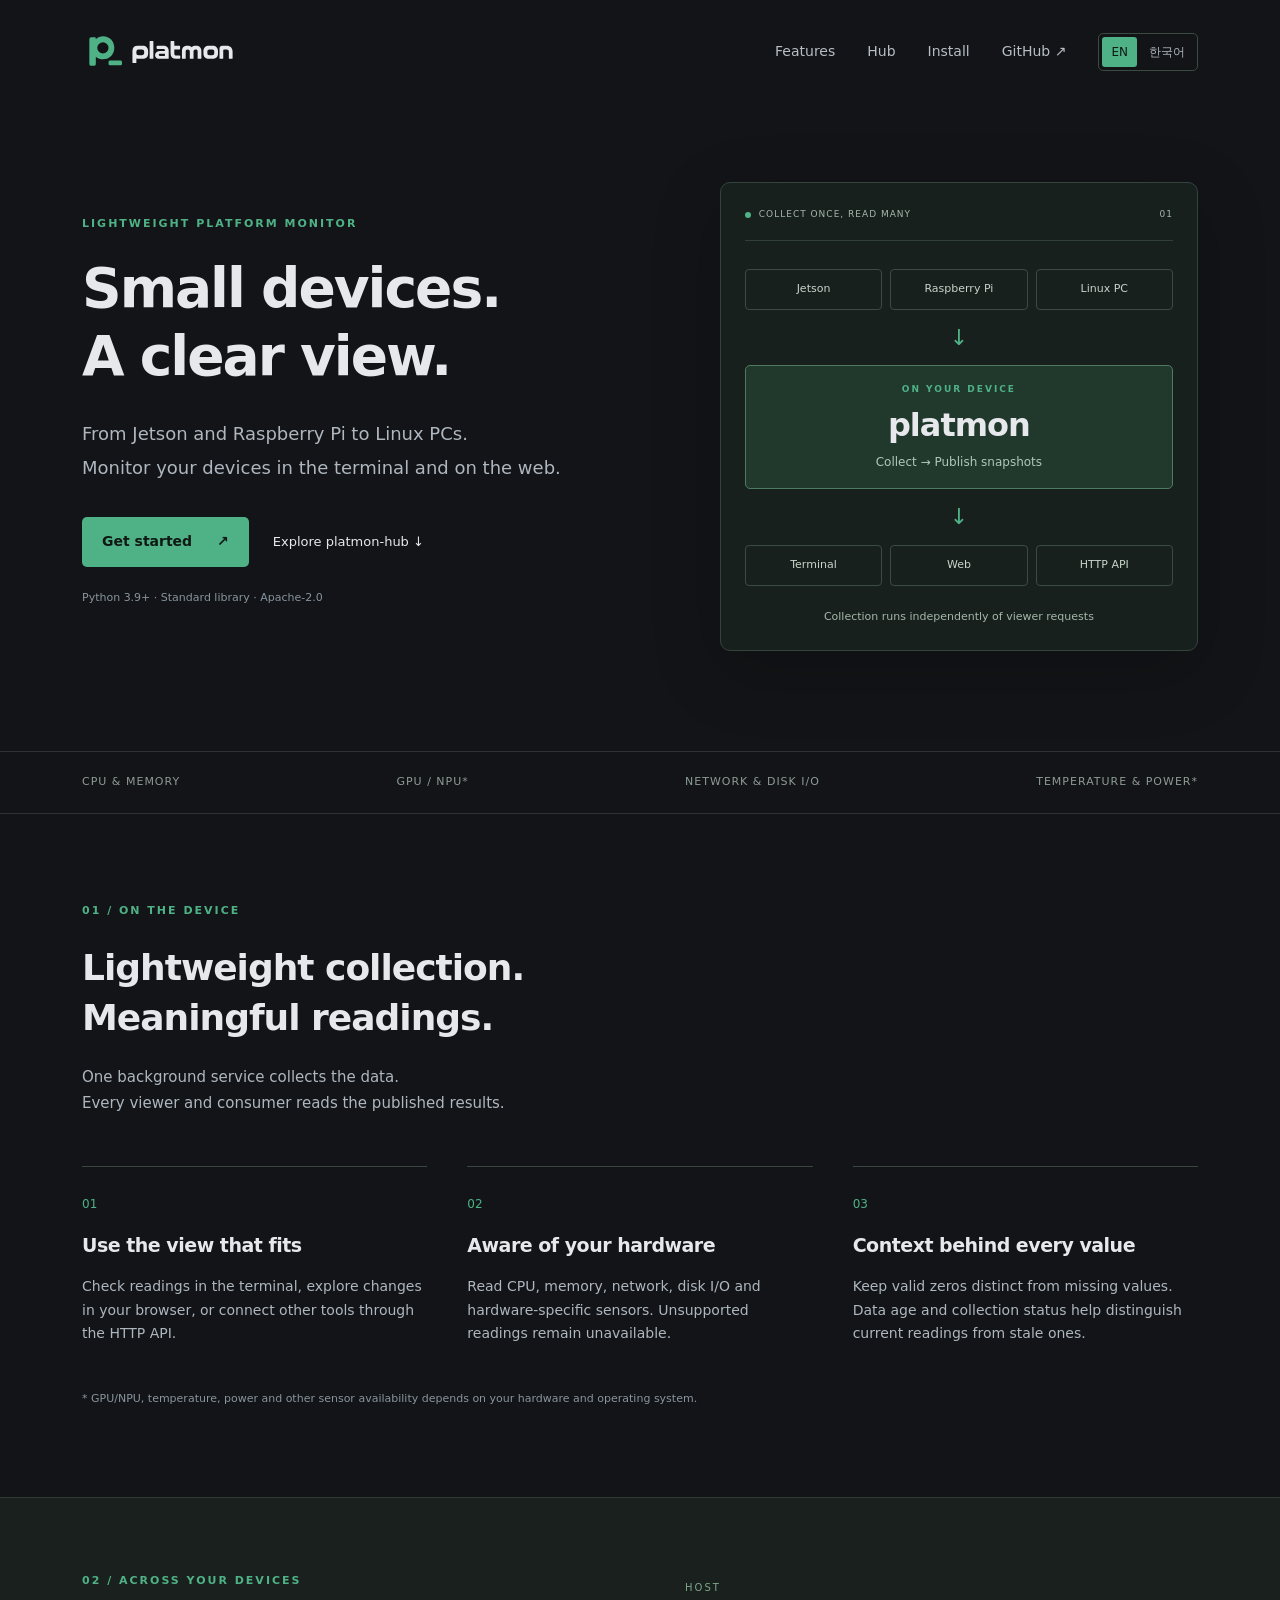
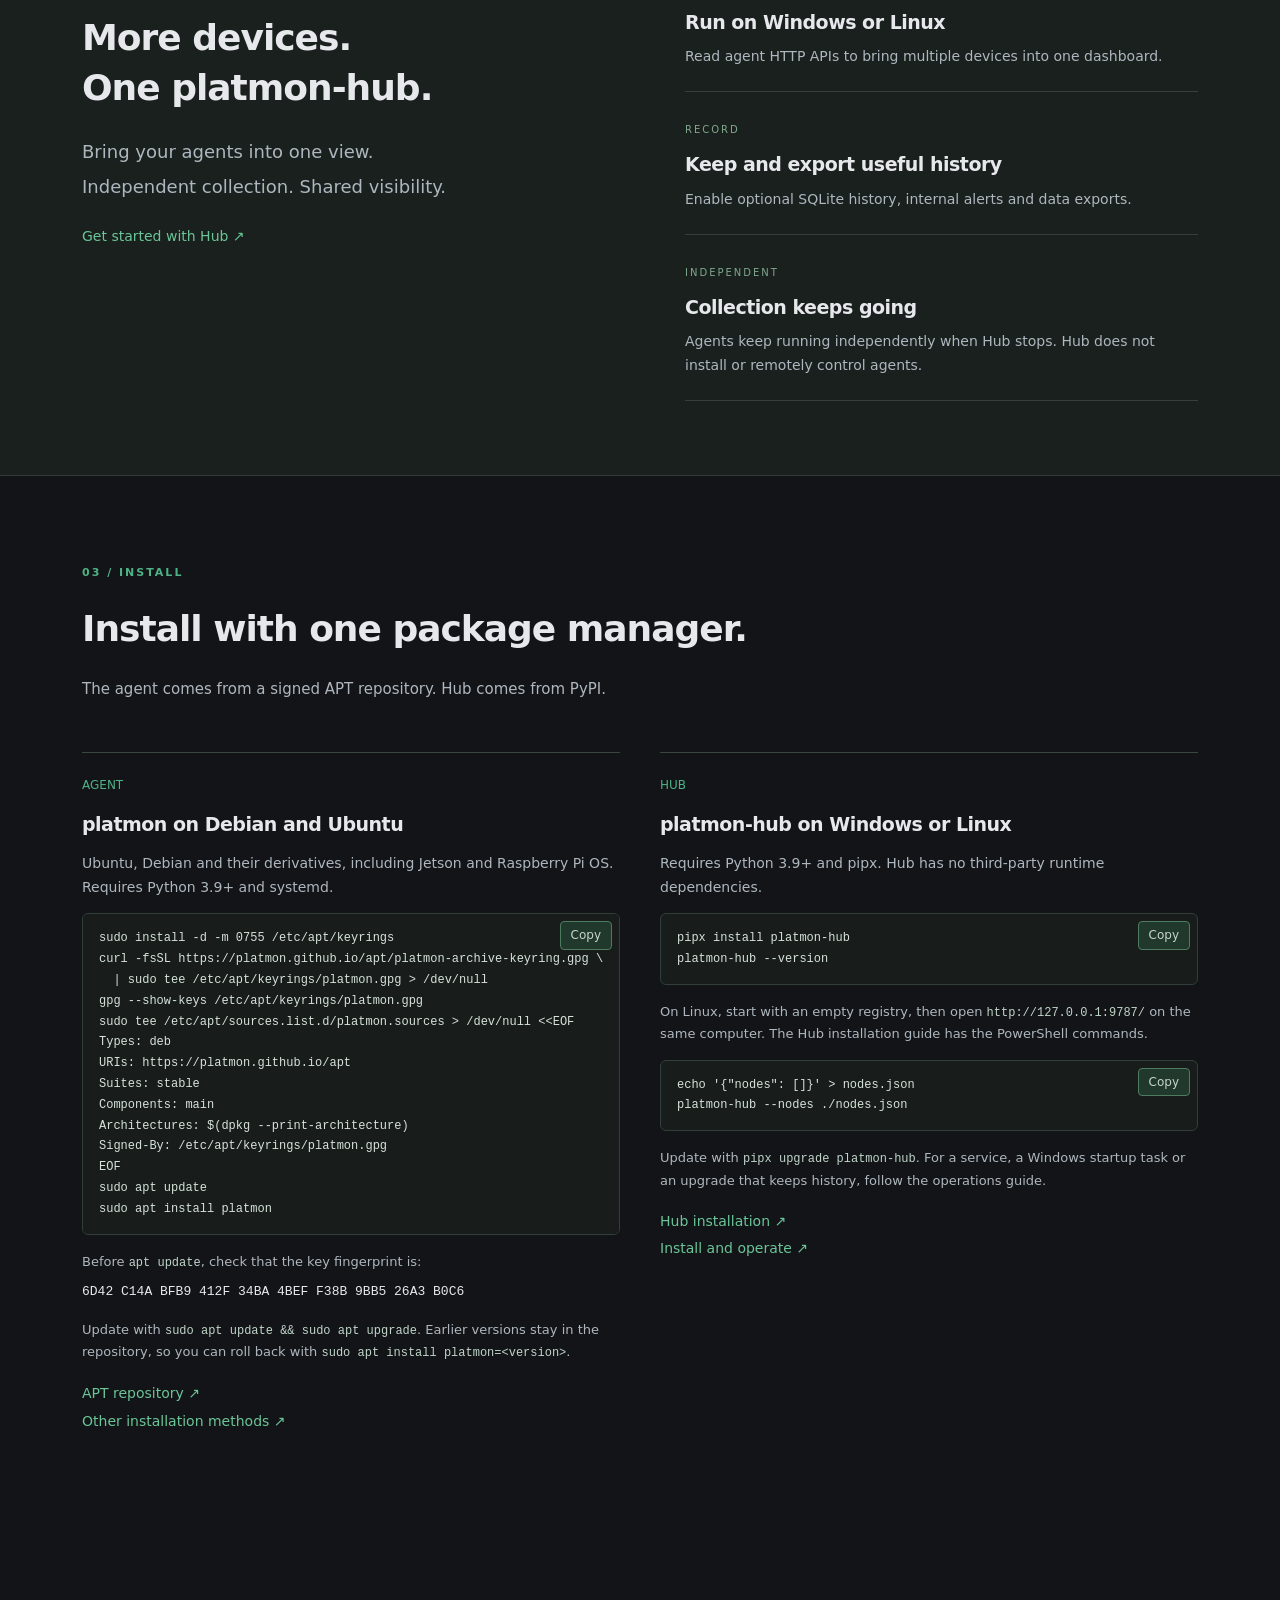
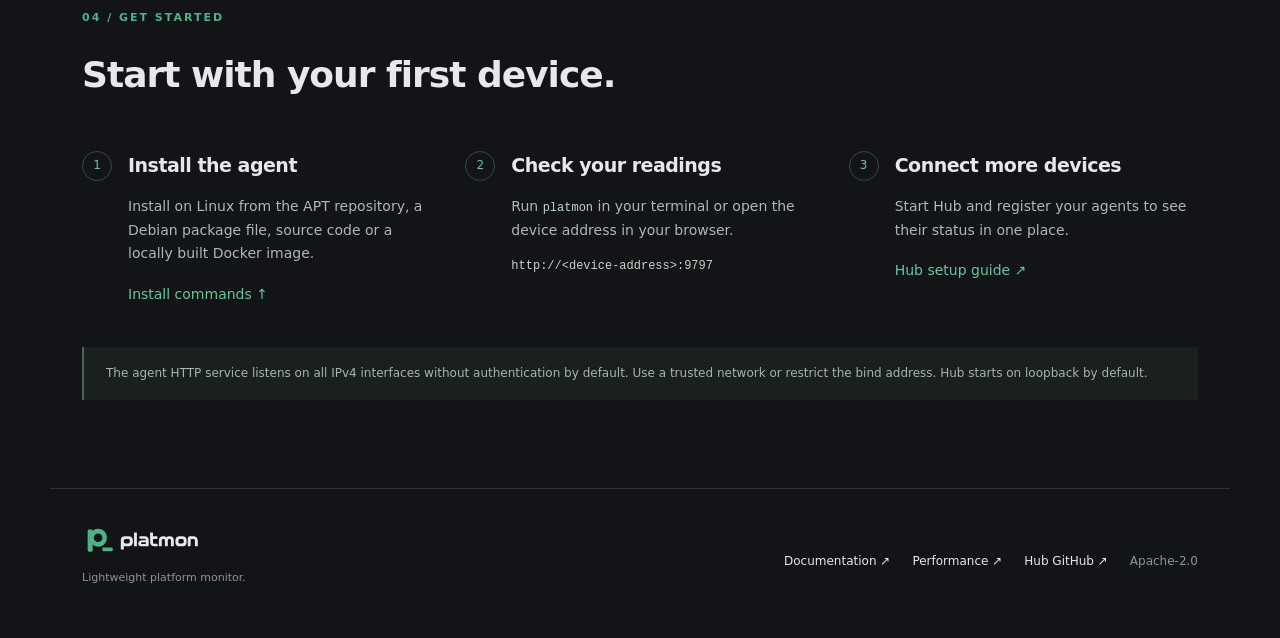
==== commit 6e37c13f: "docs: limit the apt source to the host architecture Without an Architectures field, a host with i386" ====
--- a/index.html
+++ b/index.html
@@ -21,11 +21,12 @@
 curl -fsSL https://platmon.github.io/apt/platmon-archive-keyring.gpg \
   | sudo tee /etc/apt/keyrings/platmon.gpg &gt; /dev/null
 gpg --show-keys /etc/apt/keyrings/platmon.gpg
-sudo tee /etc/apt/sources.list.d/platmon.sources &gt; /dev/null &lt;&lt;'EOF'
+sudo tee /etc/apt/sources.list.d/platmon.sources &gt; /dev/null &lt;&lt;EOF
 Types: deb
 URIs: https://platmon.github.io/apt
 Suites: stable
 Components: main
+Architectures: $(dpkg --print-architecture)
 Signed-By: /etc/apt/keyrings/platmon.gpg
 EOF
 sudo apt update
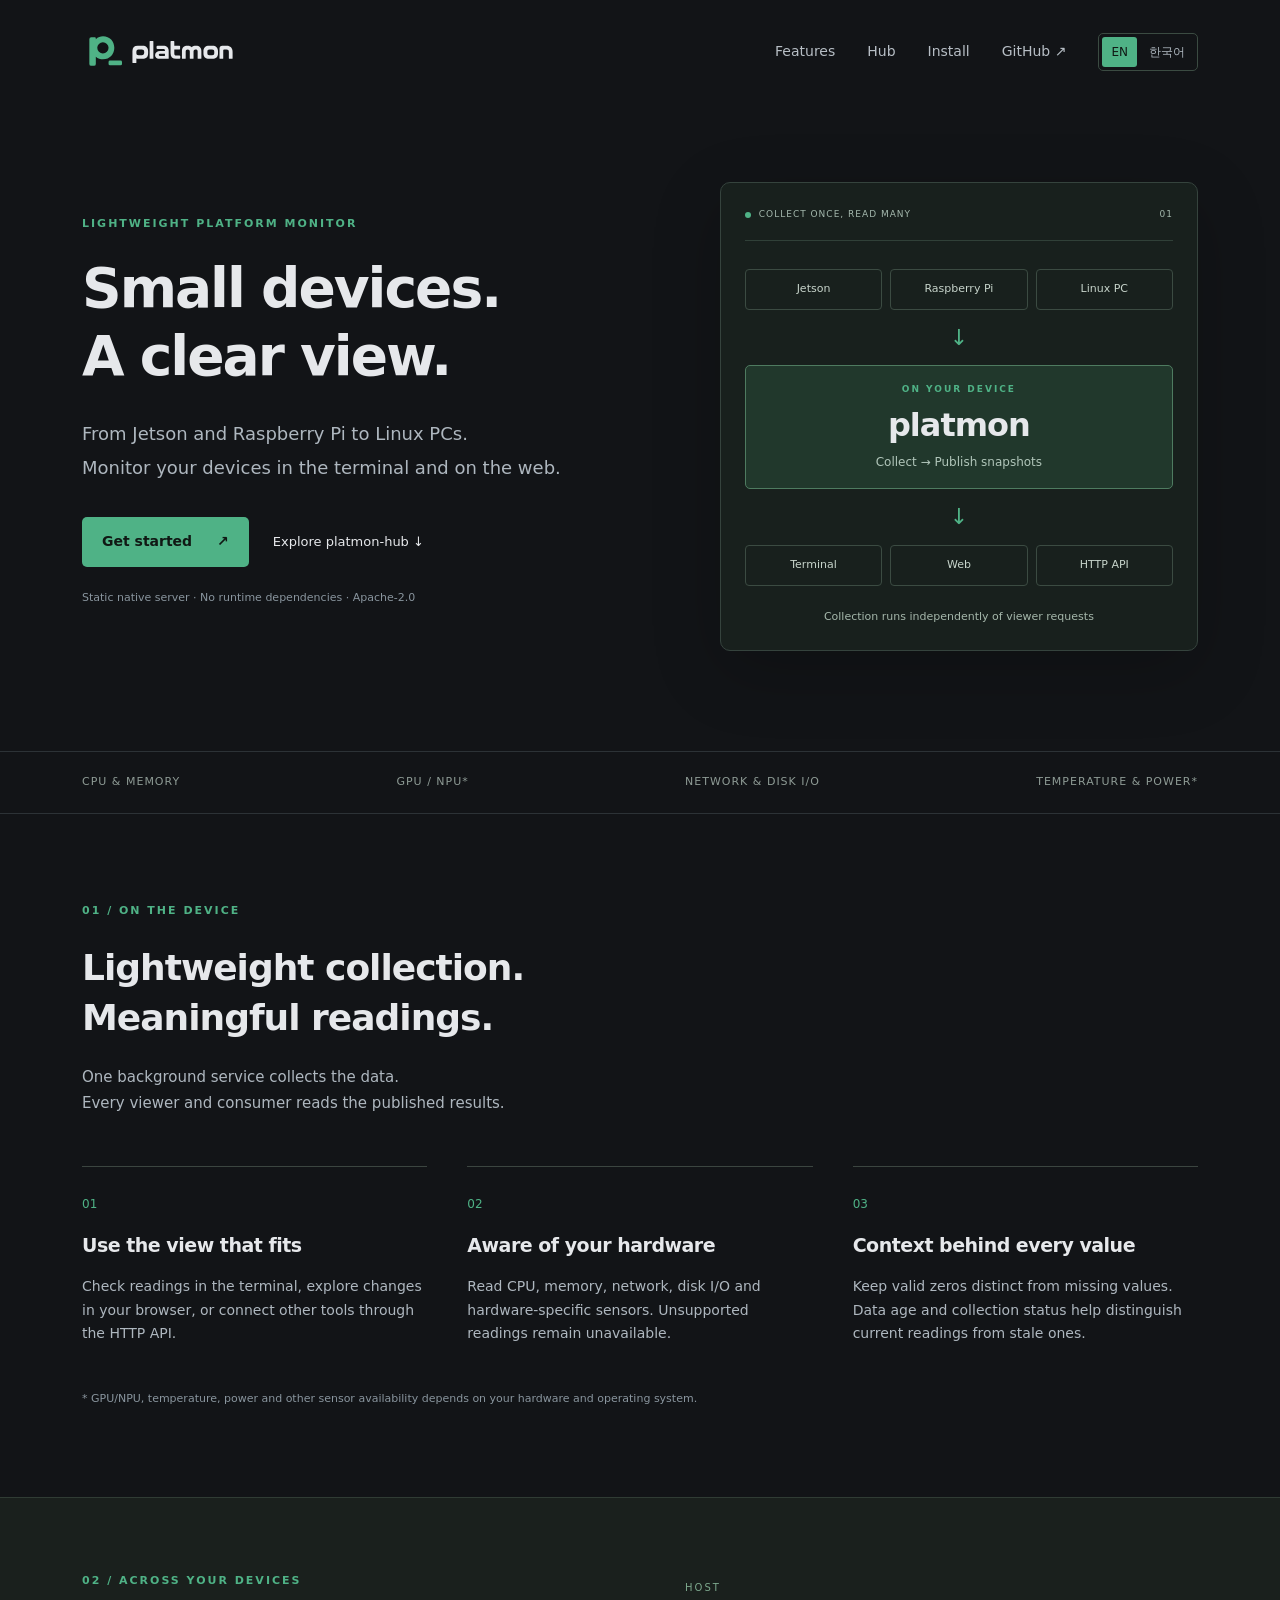
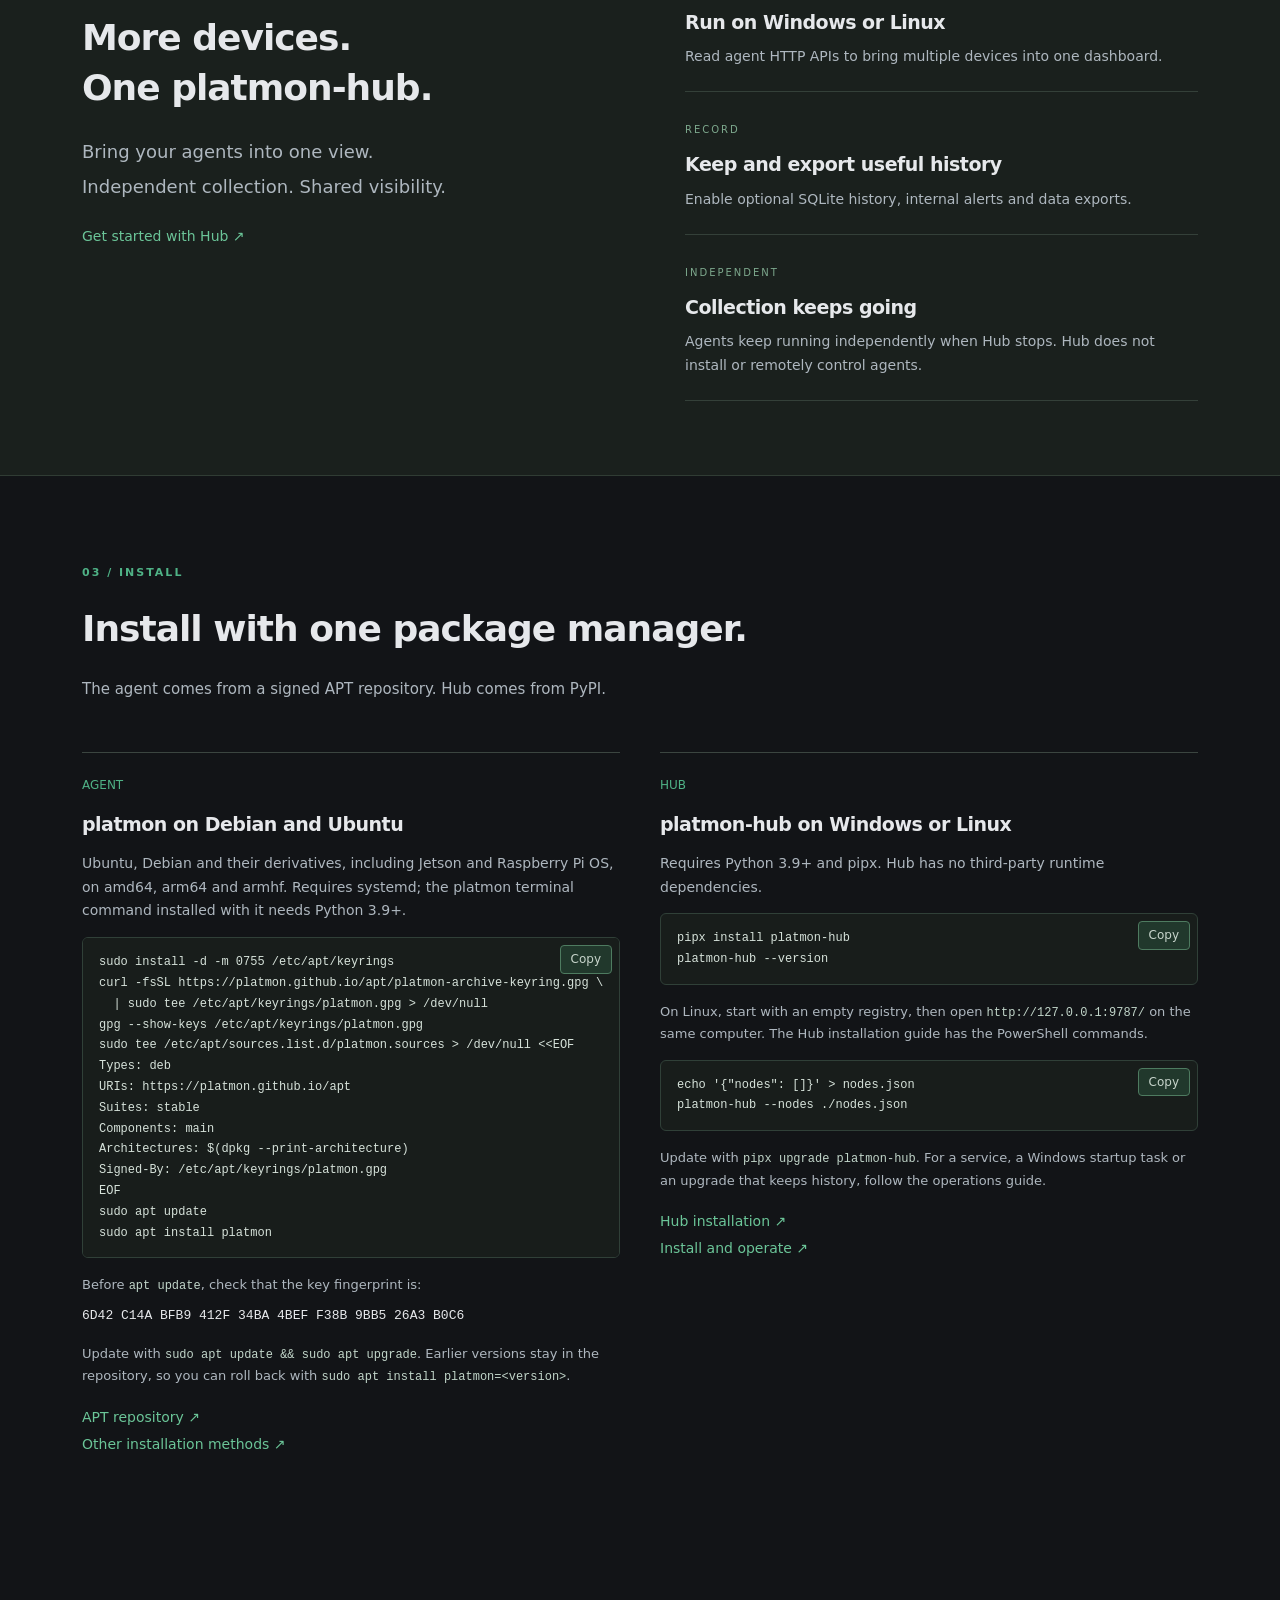
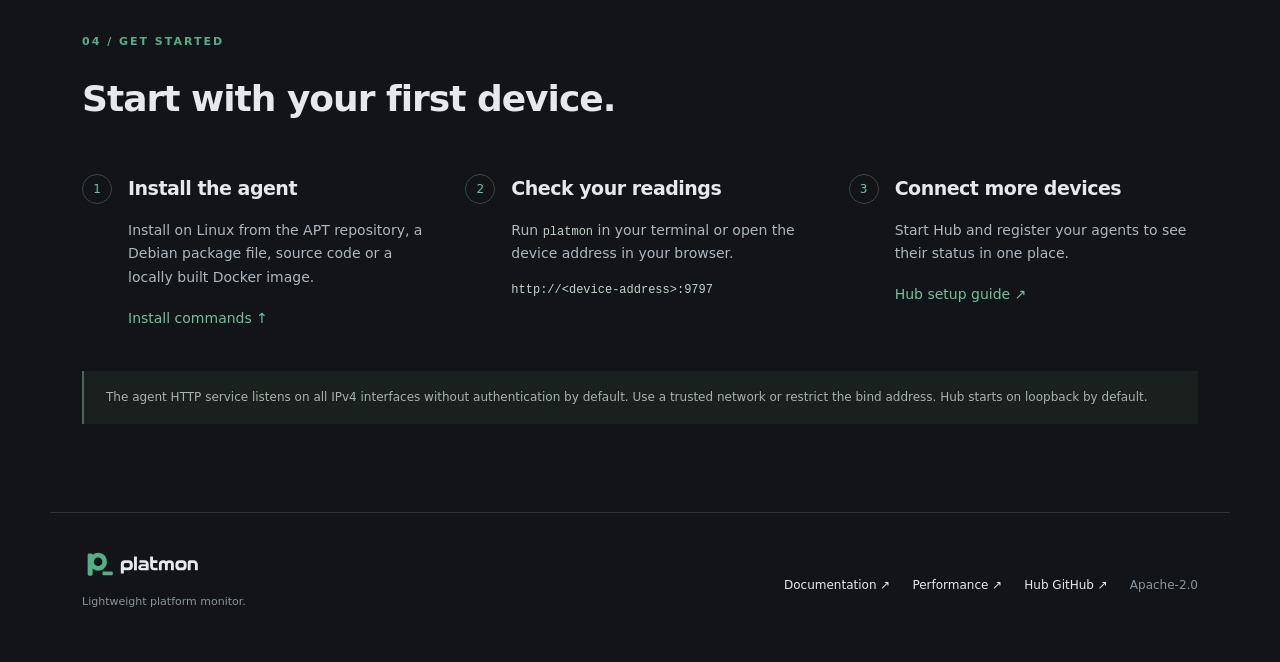
==== commit e65eef6e: "docs(landing): describe the native server instead of python Since platmon 1.7.0 the service is one s" ====
--- a/index.html
+++ b/index.html
@@ -11,13 +11,13 @@
 <header class="wrap"><a href="#" aria-label="platmon home" data-i18n-attr="aria-label" data-i18n="a0"><img class="logo" src="assets/platmon-logo-dark.svg" alt="platmon"></a><nav aria-label="Main navigation" data-i18n-attr="aria-label" data-i18n="a1"><a href="#features" data-i18n="t1">Features</a><a href="#hub">Hub</a><a href="#install" data-i18n="t40">Install</a><a href="https://github.com/platmon/platmon">GitHub ↗</a><div class="language-switch" role="group" aria-label="Language / 언어" hidden><button type="button" data-language="en" lang="en" aria-pressed="true">EN</button><button type="button" data-language="ko" lang="ko" aria-pressed="false">한국어</button></div></nav></header>
 <main id="main">
 <section class="hero wrap">
-<div><p class="eyebrow">LIGHTWEIGHT PLATFORM MONITOR</p><h1 data-i18n="t2">Small devices.<br>A clear view.</h1><p class="lead" data-i18n="t3">From Jetson and Raspberry Pi to Linux PCs.<br>Monitor your devices in the terminal and on the web.</p><div class="actions"><a class="button" href="https://github.com/platmon/platmon/blob/main/docs/guides/getting-started.md" data-i18n="t4">Get started <span>↗</span></a><a class="secondary" href="#hub" data-i18n="t5">Explore platmon-hub ↓</a></div><p class="note" data-i18n="t6">Python 3.9+ · Standard library · Apache-2.0</p></div>
+<div><p class="eyebrow">LIGHTWEIGHT PLATFORM MONITOR</p><h1 data-i18n="t2">Small devices.<br>A clear view.</h1><p class="lead" data-i18n="t3">From Jetson and Raspberry Pi to Linux PCs.<br>Monitor your devices in the terminal and on the web.</p><div class="actions"><a class="button" href="https://github.com/platmon/platmon/blob/main/docs/guides/getting-started.md" data-i18n="t4">Get started <span>↗</span></a><a class="secondary" href="#hub" data-i18n="t5">Explore platmon-hub ↓</a></div><p class="note" data-i18n="t6">Static native server · No runtime dependencies · Apache-2.0</p></div>
 <div class="flow" aria-label="An agent collects once and serves published data to the terminal, web and API" data-i18n-attr="aria-label" data-i18n="a2"><div class="panel-top"><span class="dot"></span> COLLECT ONCE, READ MANY <span>01</span></div><div class="sources"><span>Jetson</span><span>Raspberry Pi</span><span>Linux PC</span></div><div class="connector">↓</div><div class="agent"><span class="eyebrow">ON YOUR DEVICE</span><strong>platmon</strong><span data-i18n="t7">Collect → Publish snapshots</span></div><div class="connector">↓</div><div class="outputs"><span>Terminal</span><span>Web</span><span>HTTP API</span></div><p class="diagram-note" data-i18n="t8">Collection runs independently of viewer requests</p></div>
 </section>
 <div class="band"><div class="wrap"><span>CPU & MEMORY</span><span>GPU / NPU*</span><span>NETWORK & DISK I/O</span><span>TEMPERATURE & POWER*</span></div></div>
 <section class="wrap section" id="features"><div class="section-heading"><p class="eyebrow">01 / ON THE DEVICE</p><h2 data-i18n="t9">Lightweight collection.<br>Meaningful readings.</h2><p data-i18n="t10">One background service collects the data.<br>Every viewer and consumer reads the published results.</p></div><div class="features"><article><span class="number">01</span><h3 data-i18n="t11">Use the view that fits</h3><p data-i18n="t12">Check readings in the terminal, explore changes in your browser, or connect other tools through the HTTP API.</p></article><article><span class="number">02</span><h3 data-i18n="t13">Aware of your hardware</h3><p data-i18n="t14">Read CPU, memory, network, disk I/O and hardware-specific sensors. Unsupported readings remain unavailable.</p></article><article><span class="number">03</span><h3 data-i18n="t15">Context behind every value</h3><p data-i18n="t16">Keep valid zeros distinct from missing values. Data age and collection status help distinguish current readings from stale ones.</p></article></div><p class="footnote" data-i18n="t17">* GPU/NPU, temperature, power and other sensor availability depends on your hardware and operating system.</p></section>
 <section class="hub-section" id="hub"><div class="wrap hub-grid"><div><p class="eyebrow">02 / ACROSS YOUR DEVICES</p><h2 data-i18n="t18">More devices.<br>One platmon-hub.</h2><p class="lead" data-i18n="t19">Bring your agents into one view.<br>Independent collection. Shared visibility.</p><a class="text-link" href="https://github.com/platmon/platmon-hub/blob/main/docs/guides/quick-start.md" data-i18n="t20">Get started with Hub ↗</a></div><div class="hub-details"><div><span>HOST</span><h3 data-i18n="t21">Run on Windows or Linux</h3><p data-i18n="t22">Read agent HTTP APIs to bring multiple devices into one dashboard.</p></div><div><span>RECORD</span><h3 data-i18n="t23">Keep and export useful history</h3><p data-i18n="t24">Enable optional SQLite history, internal alerts and data exports.</p></div><div><span>INDEPENDENT</span><h3 data-i18n="t25">Collection keeps going</h3><p data-i18n="t26">Agents keep running independently when Hub stops. Hub does not install or remotely control agents.</p></div></div></div></section>
-<section class="wrap section install" id="install"><div class="section-heading"><p class="eyebrow">03 / INSTALL</p><h2 data-i18n="t41">Install with one package manager.</h2><p data-i18n="t42">The agent comes from a signed APT repository. Hub comes from PyPI.</p></div><div class="install-grid"><article><span class="number">AGENT</span><h3 data-i18n="t43">platmon on Debian and Ubuntu</h3><p data-i18n="t44">Ubuntu, Debian and their derivatives, including Jetson and Raspberry Pi OS. Requires Python 3.9+ and systemd.</p><pre><code>sudo install -d -m 0755 /etc/apt/keyrings
+<section class="wrap section install" id="install"><div class="section-heading"><p class="eyebrow">03 / INSTALL</p><h2 data-i18n="t41">Install with one package manager.</h2><p data-i18n="t42">The agent comes from a signed APT repository. Hub comes from PyPI.</p></div><div class="install-grid"><article><span class="number">AGENT</span><h3 data-i18n="t43">platmon on Debian and Ubuntu</h3><p data-i18n="t44">Ubuntu, Debian and their derivatives, including Jetson and Raspberry Pi OS, on amd64, arm64 and armhf. Requires systemd; the platmon terminal command installed with it needs Python 3.9+.</p><pre><code>sudo install -d -m 0755 /etc/apt/keyrings
 curl -fsSL https://platmon.github.io/apt/platmon-archive-keyring.gpg \
   | sudo tee /etc/apt/keyrings/platmon.gpg &gt; /dev/null
 gpg --show-keys /etc/apt/keyrings/platmon.gpg
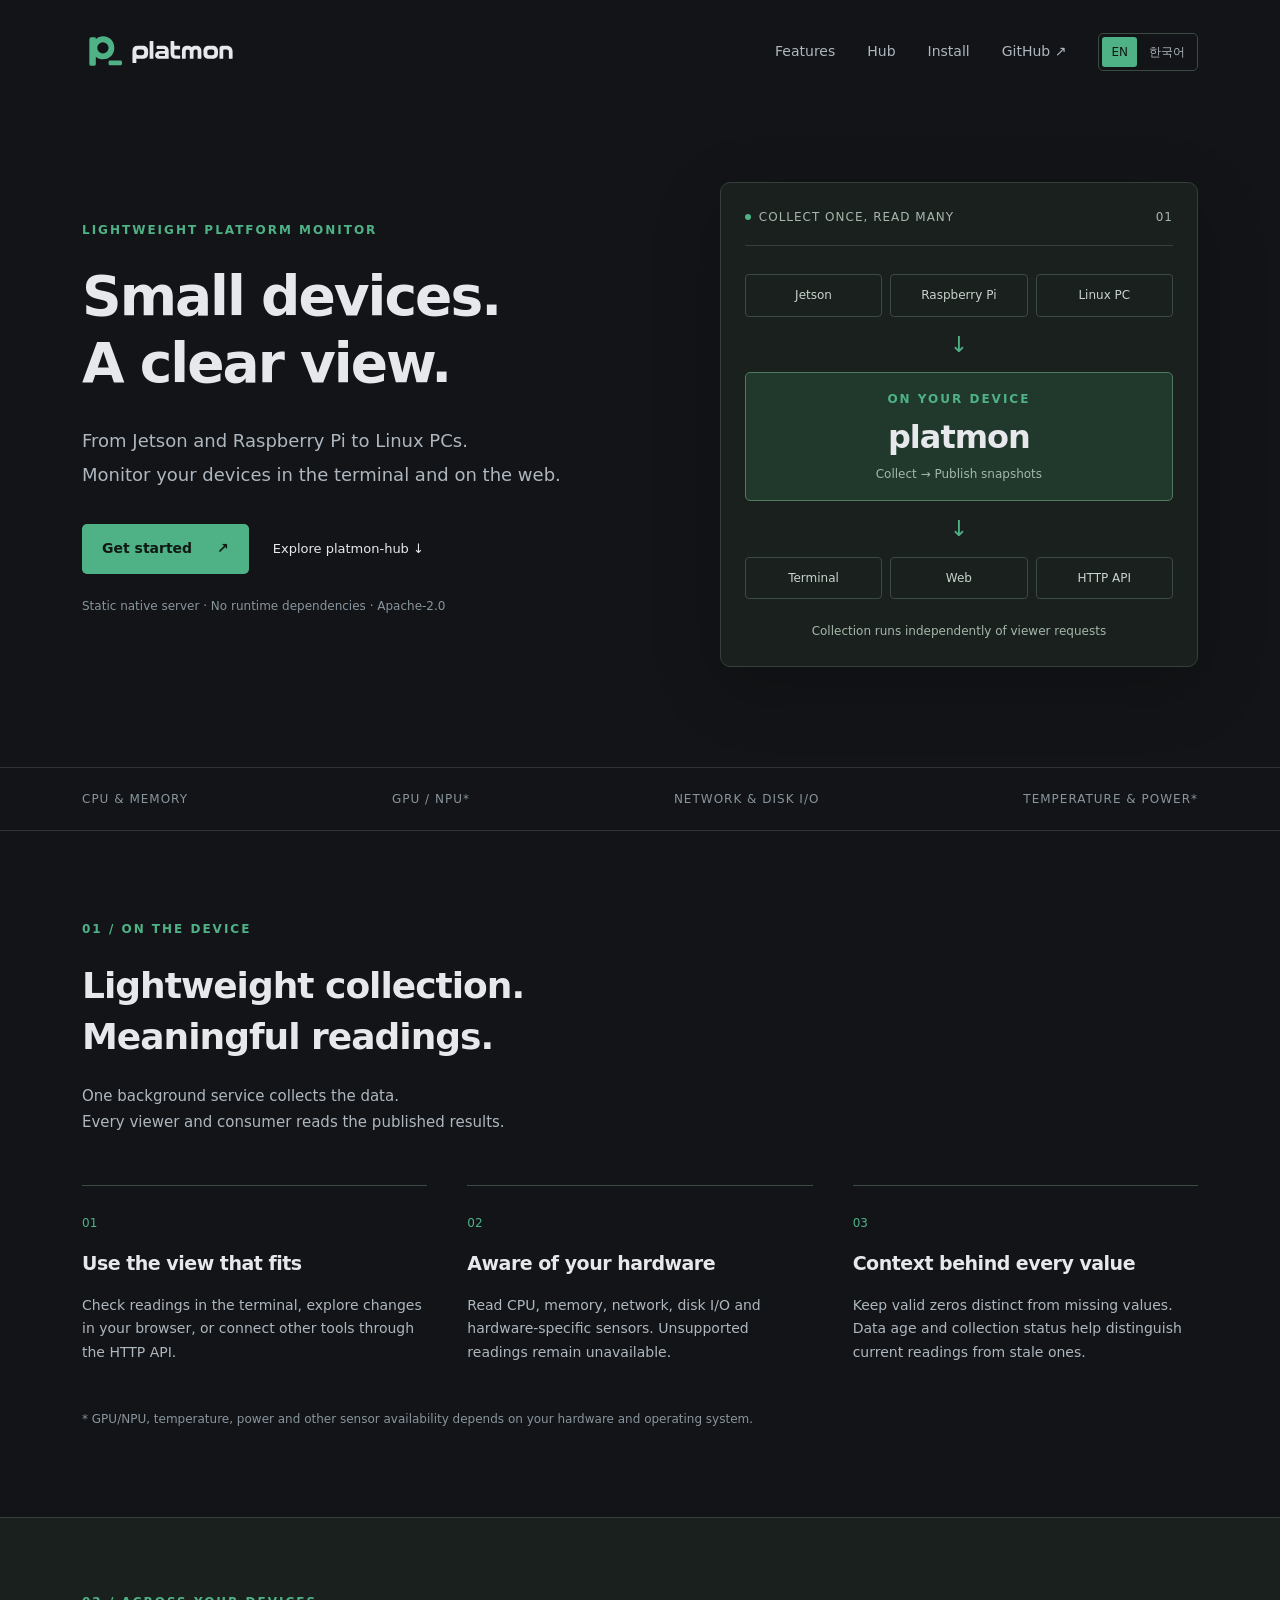
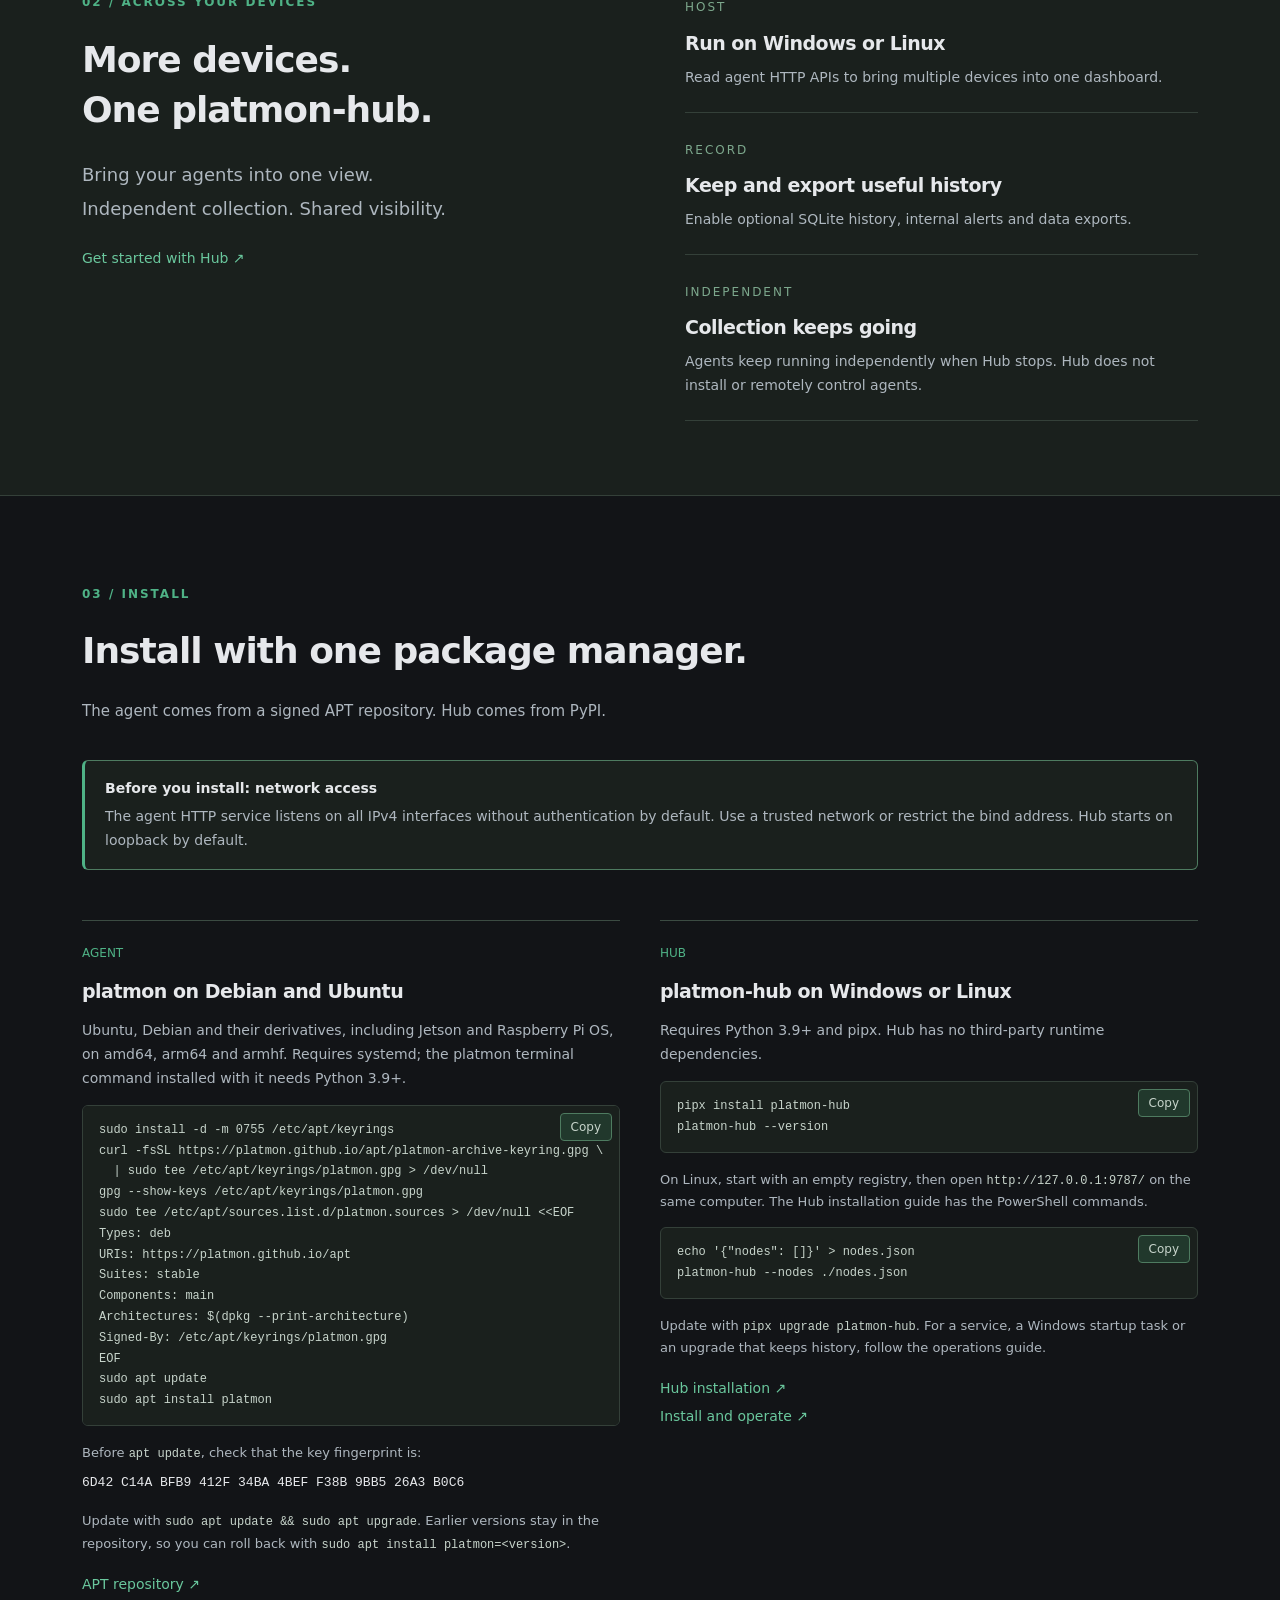
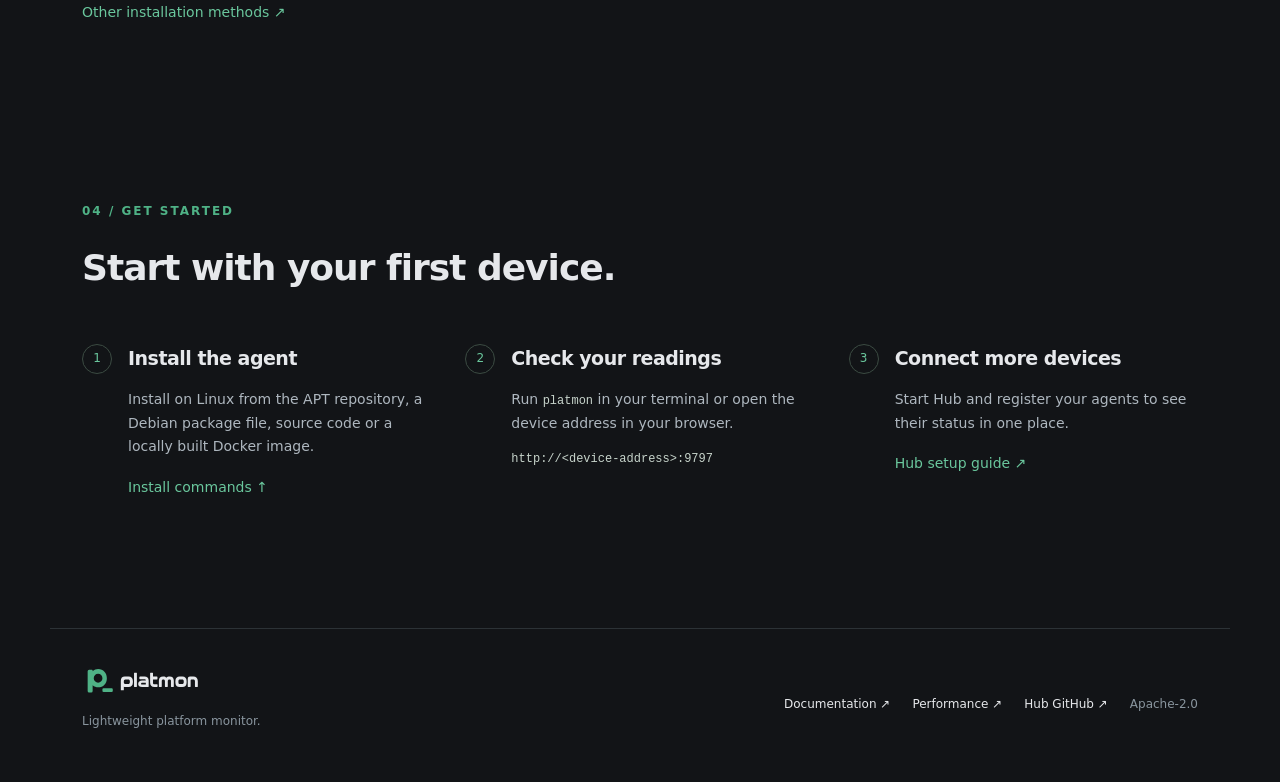
==== commit 9814e616: "style(landing): tidy the design for mobile, security notice and the APT page - Move the unauthentica" ====
--- a/index.html
+++ b/index.html
@@ -4,6 +4,7 @@
 <meta charset="utf-8"><meta name="viewport" content="width=device-width, initial-scale=1">
 <title>platmon — Lightweight platform monitor</title>
 <meta name="description" content="Lightweight monitoring for Jetson, Raspberry Pi and Linux PCs. Explore your devices in the terminal and on the web, and bring them together with platmon-hub." data-i18n-attr="content" data-i18n="a3">
+<meta property="og:type" content="website"><meta property="og:url" content="https://platmon.github.io/"><meta property="og:site_name" content="platmon"><meta property="og:title" content="platmon — Lightweight platform monitor"><meta property="og:description" content="Lightweight monitoring for Jetson, Raspberry Pi and Linux PCs, in the terminal and on the web."><meta property="og:image" content="https://platmon.github.io/assets/og-image.png"><meta property="og:image:width" content="1200"><meta property="og:image:height" content="630"><meta property="og:image:alt" content="platmon logo with the line: Small devices. A clear view."><meta name="twitter:card" content="summary_large_image">
 <link rel="icon" href="assets/favicon.svg"><link rel="stylesheet" href="styles.css">
 </head>
 <body>
@@ -17,7 +18,7 @@
 <div class="band"><div class="wrap"><span>CPU & MEMORY</span><span>GPU / NPU*</span><span>NETWORK & DISK I/O</span><span>TEMPERATURE & POWER*</span></div></div>
 <section class="wrap section" id="features"><div class="section-heading"><p class="eyebrow">01 / ON THE DEVICE</p><h2 data-i18n="t9">Lightweight collection.<br>Meaningful readings.</h2><p data-i18n="t10">One background service collects the data.<br>Every viewer and consumer reads the published results.</p></div><div class="features"><article><span class="number">01</span><h3 data-i18n="t11">Use the view that fits</h3><p data-i18n="t12">Check readings in the terminal, explore changes in your browser, or connect other tools through the HTTP API.</p></article><article><span class="number">02</span><h3 data-i18n="t13">Aware of your hardware</h3><p data-i18n="t14">Read CPU, memory, network, disk I/O and hardware-specific sensors. Unsupported readings remain unavailable.</p></article><article><span class="number">03</span><h3 data-i18n="t15">Context behind every value</h3><p data-i18n="t16">Keep valid zeros distinct from missing values. Data age and collection status help distinguish current readings from stale ones.</p></article></div><p class="footnote" data-i18n="t17">* GPU/NPU, temperature, power and other sensor availability depends on your hardware and operating system.</p></section>
 <section class="hub-section" id="hub"><div class="wrap hub-grid"><div><p class="eyebrow">02 / ACROSS YOUR DEVICES</p><h2 data-i18n="t18">More devices.<br>One platmon-hub.</h2><p class="lead" data-i18n="t19">Bring your agents into one view.<br>Independent collection. Shared visibility.</p><a class="text-link" href="https://github.com/platmon/platmon-hub/blob/main/docs/guides/quick-start.md" data-i18n="t20">Get started with Hub ↗</a></div><div class="hub-details"><div><span>HOST</span><h3 data-i18n="t21">Run on Windows or Linux</h3><p data-i18n="t22">Read agent HTTP APIs to bring multiple devices into one dashboard.</p></div><div><span>RECORD</span><h3 data-i18n="t23">Keep and export useful history</h3><p data-i18n="t24">Enable optional SQLite history, internal alerts and data exports.</p></div><div><span>INDEPENDENT</span><h3 data-i18n="t25">Collection keeps going</h3><p data-i18n="t26">Agents keep running independently when Hub stops. Hub does not install or remotely control agents.</p></div></div></div></section>
-<section class="wrap section install" id="install"><div class="section-heading"><p class="eyebrow">03 / INSTALL</p><h2 data-i18n="t41">Install with one package manager.</h2><p data-i18n="t42">The agent comes from a signed APT repository. Hub comes from PyPI.</p></div><div class="install-grid"><article><span class="number">AGENT</span><h3 data-i18n="t43">platmon on Debian and Ubuntu</h3><p data-i18n="t44">Ubuntu, Debian and their derivatives, including Jetson and Raspberry Pi OS, on amd64, arm64 and armhf. Requires systemd; the platmon terminal command installed with it needs Python 3.9+.</p><pre><code>sudo install -d -m 0755 /etc/apt/keyrings
+<section class="wrap section install" id="install"><div class="section-heading"><p class="eyebrow">03 / INSTALL</p><h2 data-i18n="t41">Install with one package manager.</h2><p data-i18n="t42">The agent comes from a signed APT repository. Hub comes from PyPI.</p></div><aside class="notice" aria-labelledby="notice-title"><strong id="notice-title" data-i18n="t55">Before you install: network access</strong><span data-i18n="t37">The agent HTTP service listens on all IPv4 interfaces without authentication by default. Use a trusted network or restrict the bind address. Hub starts on loopback by default.</span></aside><div class="install-grid"><article><span class="number">AGENT</span><h3 data-i18n="t43">platmon on Debian and Ubuntu</h3><p data-i18n="t44">Ubuntu, Debian and their derivatives, including Jetson and Raspberry Pi OS, on amd64, arm64 and armhf. Requires systemd; the platmon terminal command installed with it needs Python 3.9+.</p><pre><code>sudo install -d -m 0755 /etc/apt/keyrings
 curl -fsSL https://platmon.github.io/apt/platmon-archive-keyring.gpg \
   | sudo tee /etc/apt/keyrings/platmon.gpg &gt; /dev/null
 gpg --show-keys /etc/apt/keyrings/platmon.gpg
@@ -33,9 +34,9 @@
 sudo apt install platmon</code></pre><p class="small" data-i18n="t45">Before <code>apt update</code>, check that the key fingerprint is:</p><code class="fpr">6D42 C14A BFB9 412F 34BA 4BEF F38B 9BB5 26A3 B0C6</code><p class="small" data-i18n="t46">Update with <code>sudo apt update &amp;&amp; sudo apt upgrade</code>. Earlier versions stay in the repository, so you can roll back with <code>sudo apt install platmon=&lt;version&gt;</code>.</p><a href="apt/" data-i18n="t47">APT repository ↗</a><a href="https://github.com/platmon/platmon/blob/main/docs/guides/getting-started.md" data-i18n="t48">Other installation methods ↗</a></article><article><span class="number">HUB</span><h3 data-i18n="t49">platmon-hub on Windows or Linux</h3><p data-i18n="t50">Requires Python 3.9+ and pipx. Hub has no third-party runtime dependencies.</p><pre><code>pipx install platmon-hub
 platmon-hub --version</code></pre><p class="small" data-i18n="t51">On Linux, start with an empty registry, then open <code>http://127.0.0.1:9787/</code> on the same computer. The Hub installation guide has the PowerShell commands.</p><pre><code>echo '{"nodes": []}' &gt; nodes.json
 platmon-hub --nodes ./nodes.json</code></pre><p class="small" data-i18n="t52">Update with <code>pipx upgrade platmon-hub</code>. For a service, a Windows startup task or an upgrade that keeps history, follow the operations guide.</p><a href="https://github.com/platmon/platmon-hub/blob/main/README.md#install" data-i18n="t53">Hub installation ↗</a><a href="https://github.com/platmon/platmon-hub/blob/main/docs/guides/operations.md" data-i18n="t54">Install and operate ↗</a></article></div></section>
-<section class="wrap section start" id="start"><div class="section-heading"><p class="eyebrow">04 / GET STARTED</p><h2 data-i18n="t27">Start with your first device.</h2></div><ol class="steps"><li><span>1</span><div><h3 data-i18n="t28">Install the agent</h3><p data-i18n="t29">Install on Linux from the APT repository, a Debian package file, source code or a locally built Docker image.</p><a href="#install" data-i18n="t30">Install commands ↑</a></div></li><li><span>2</span><div><h3 data-i18n="t31">Check your readings</h3><p data-i18n="t32">Run <code>platmon</code> in your terminal or open the device address in your browser.</p><code class="address" data-i18n="t33">http://&lt;device-address&gt;:9797</code></div></li><li><span>3</span><div><h3 data-i18n="t34">Connect more devices</h3><p data-i18n="t35">Start Hub and register your agents to see their status in one place.</p><a href="https://github.com/platmon/platmon-hub/blob/main/docs/guides/setup.md" data-i18n="t36">Hub setup guide ↗</a></div></li></ol><aside data-i18n="t37">The agent HTTP service listens on all IPv4 interfaces without authentication by default. Use a trusted network or restrict the bind address. Hub starts on loopback by default.</aside></section>
+<section class="wrap section start" id="start"><div class="section-heading"><p class="eyebrow">04 / GET STARTED</p><h2 data-i18n="t27">Start with your first device.</h2></div><ol class="steps"><li><span>1</span><div><h3 data-i18n="t28">Install the agent</h3><p data-i18n="t29">Install on Linux from the APT repository, a Debian package file, source code or a locally built Docker image.</p><a href="#install" data-i18n="t30">Install commands ↑</a></div></li><li><span>2</span><div><h3 data-i18n="t31">Check your readings</h3><p data-i18n="t32">Run <code>platmon</code> in your terminal or open the device address in your browser.</p><code class="address" data-i18n="t33">http://&lt;device-address&gt;:9797</code></div></li><li><span>3</span><div><h3 data-i18n="t34">Connect more devices</h3><p data-i18n="t35">Start Hub and register your agents to see their status in one place.</p><a href="https://github.com/platmon/platmon-hub/blob/main/docs/guides/setup.md" data-i18n="t36">Hub setup guide ↗</a></div></li></ol></section>
 </main>
-<footer class="wrap"><div><img class="logo" src="assets/platmon-logo-dark.svg" alt="platmon"><p>Lightweight platform monitor.</p></div><div><a href="https://github.com/platmon/platmon/blob/main/docs/README.md" data-i18n="t38">Documentation ↗</a><a href="https://github.com/platmon/platmon/blob/main/docs/performance/README.md" data-i18n="t39">Performance ↗</a><a href="https://github.com/platmon/platmon-hub">Hub GitHub ↗</a><span>Apache-2.0</span></div></footer>
+<footer class="wrap"><div><img class="logo" src="assets/platmon-logo-dark.svg" alt="platmon"><p data-i18n="t56">Lightweight platform monitor.</p></div><div><a href="https://github.com/platmon/platmon/blob/main/docs/README.md" data-i18n="t38">Documentation ↗</a><a href="https://github.com/platmon/platmon/blob/main/docs/performance/README.md" data-i18n="t39">Performance ↗</a><a href="https://github.com/platmon/platmon-hub">Hub GitHub ↗</a><span>Apache-2.0</span></div></footer>
 <script src="language.js"></script>
 <script src="copy.js"></script>
 </body></html>
--- a/styles.css
+++ b/styles.css
@@ -1,3 +1,10 @@
-*{box-sizing:border-box}html{scroll-behavior:smooth;scroll-padding-top:30px}body{margin:0;background:#121417;color:#e6e8eb;font-family:system-ui,-apple-system,"Segoe UI",sans-serif;line-height:1.7;word-break:keep-all}a{color:inherit;text-decoration:none}a:hover{color:#4fb286}a:focus-visible{outline:2px solid #4fb286;outline-offset:6px}.wrap{max-width:1180px;margin:auto;padding-left:32px;padding-right:32px}header{height:104px;display:flex;justify-content:space-between;align-items:center}.logo{width:156px;height:auto;display:block}nav{display:flex;gap:32px;font-size:14px;color:#b7bec5}.hero{display:grid;grid-template-columns:1.2fr 1fr;gap:64px;align-items:center;padding-top:78px;padding-bottom:100px}.eyebrow{color:#4fb286;font-size:11px;letter-spacing:2px;font-weight:700;margin:0 0 22px}h1{font-size:clamp(38px,4.3vw,60px);line-height:1.22;letter-spacing:-3px;margin:0 0 27px}h2{font-size:36px;line-height:1.4;letter-spacing:-1.7px;margin:0 0 22px}h3{font-size:19px;letter-spacing:-.5px;margin:12px 0}.lead{font-size:18px;color:#aeb7bf;line-height:1.9}.actions{display:flex;align-items:center;gap:24px;margin-top:32px;flex-wrap:wrap}.button{background:#4fb286;color:#101814;padding:13px 20px;border-radius:5px;font-size:14px;font-weight:700}.button span{margin-left:20px}.button:hover{background:#6ac79d;color:#101814}.secondary{font-size:13px}.note{font-size:11px;color:#89959e;margin-top:22px}.flow{border:1px solid #35433d;border-radius:10px;background:#18201d;padding:24px;box-shadow:0 20px 70px #0003}.panel-top{display:flex;align-items:center;gap:8px;color:#a4b8ad;font-size:9px;letter-spacing:1px;border-bottom:1px solid #304038;padding-bottom:18px}.panel-top>span:last-child{margin-left:auto}.dot{width:6px;height:6px;border-radius:50%;background:#4fb286}.sources,.outputs{display:flex;gap:8px;justify-content:center}.sources{margin-top:28px}.sources span,.outputs span{flex:1;text-align:center;border:1px solid #3b4b42;padding:10px 4px;border-radius:4px;font-size:11px;color:#c7d4cb}.connector{text-align:center;color:#4fb286;padding:9px;font-size:22px}.agent{display:flex;flex-direction:column;align-items:center;background:#21382c;border:1px solid #4e7b60;border-radius:5px;padding:16px}.agent .eyebrow{font-size:9px;margin:0}.agent strong{font-size:32px;letter-spacing:-1px}.agent>span:last-child{font-size:12px;color:#b1c6ba}.diagram-note{text-align:center;color:#a5b7ab;font-size:11px;margin:22px 0 0}.band{border-top:1px solid #2c3236;border-bottom:1px solid #2c3236}.band .wrap{display:flex;justify-content:space-between;gap:20px;padding-top:21px;padding-bottom:21px;color:#8e9b95;font-size:11px;letter-spacing:1px}.section{padding-top:88px;padding-bottom:88px}.section-heading>p:last-child{color:#aeb7bf;font-size:15px}.features{display:grid;grid-template-columns:repeat(3,1fr);gap:40px;margin-top:50px}.features article{border-top:1px solid #3b4540;padding-top:22px}.number{color:#4fb286;font-size:12px}.features p,.hub-details p,.steps p{color:#aeb7bf;font-size:14px}.footnote{font-size:11px;color:#89959e;margin:30px 0 0}.hub-section{background:#1a201d;border-block:1px solid #303c34;padding-block:74px}.hub-grid{display:grid;grid-template-columns:1fr 1fr;gap:90px}.text-link,.steps a{color:#6bc598;font-size:14px}.hub-details>div{padding:0 0 22px;margin-bottom:22px;border-bottom:1px solid #344039}.hub-details>div:last-child{margin-bottom:0}.hub-details span{font-size:10px;letter-spacing:2px;color:#7da88d}.hub-details h3{margin:7px 0}.hub-details p{margin:0}.steps{padding:0;list-style:none;display:grid;grid-template-columns:repeat(3,1fr);gap:34px;margin:40px 0}.steps li{display:flex;gap:16px}.steps li>span{font-size:12px;border:1px solid #3a4940;border-radius:50%;width:30px;height:30px;display:grid;place-items:center;flex-shrink:0;margin-top:10px;color:#6bc598}.steps h3{margin-top:8px}.steps code{font-size:12px;color:#c1d5c9}.address{display:block}aside{border-left:2px solid #4a6654;background:#1a201d;padding:16px 22px;color:#a7b4ac;font-size:12px}footer{display:flex;justify-content:space-between;align-items:center;border-top:1px solid #2c3236;padding-top:35px;padding-bottom:40px}footer .logo{width:120px}footer p{font-size:11px;color:#89959e}footer>div:last-child{display:flex;gap:22px;font-size:12px}footer span{color:#89959e}.skip{position:absolute;left:16px;top:-100px;background:#121417;padding:12px;z-index:3}.skip:focus{top:8px}.install-grid{display:grid;grid-template-columns:1fr 1fr;gap:40px;margin-top:50px}.install-grid article{border-top:1px solid #3b4540;padding-top:22px;min-width:0;display:flex;flex-direction:column;align-items:flex-start}.install-grid p{color:#aeb7bf;font-size:14px;margin:0 0 14px}.install-grid p.small{font-size:13px}.install-grid code{font-family:ui-monospace,SFMono-Regular,Menlo,Consolas,monospace;font-size:12px;color:#c1d5c9}.install-grid pre{align-self:stretch;margin:0 0 16px;background:#181d1b;border:1px solid #304038;border-radius:6px;padding:14px 16px;overflow-x:auto;line-height:1.6}.install-grid pre code{color:#d6e2da;white-space:pre}.install-grid .fpr{display:block;margin:-6px 0 16px;color:#e6e8eb;font-size:13px;overflow-wrap:anywhere}.install-grid a{color:#6bc598;font-size:14px;margin-top:4px}.command{position:relative;align-self:stretch}.copy{position:absolute;top:8px;right:8px;font:inherit;font-size:12px;color:#c7d4cb;background:#21382c;border:1px solid #4e7b60;border-radius:4px;padding:3px 10px;cursor:pointer}.copy:hover{background:#2a4a39}.copy:focus-visible{outline:2px solid #6ac79d;outline-offset:2px}.copy[data-state="copied"]{color:#101814;background:#4fb286;border-color:#4fb286}.copy[data-state="failed"]{color:#f2b8b5;border-color:#a0524d}.install-grid .command pre{padding-right:72px}@media(max-width:800px){.hero{grid-template-columns:1fr;gap:40px;padding-top:40px;padding-bottom:52px}.flow{max-width:540px;width:100%}h1{font-size:46px}.hub-grid{gap:40px;grid-template-columns:1fr}.features,.steps,.install-grid{grid-template-columns:1fr;gap:20px}.section{padding-block:52px}.band .wrap{flex-wrap:wrap;justify-content:flex-start;gap:14px 28px}.features,.install-grid{margin-top:30px}.hub-section{padding-block:50px}footer{align-items:flex-start;gap:24px;flex-direction:column}footer>div:last-child{flex-wrap:wrap}.wrap{padding-left:24px;padding-right:24px}nav{gap:18px}header{height:80px}.logo{width:124px}h2{font-size:29px}}@media(prefers-reduced-motion:reduce){html{scroll-behavior:auto}}
+:root{--bg:#121417;--surface:#1a201d;--surface-accent:#21382c;--surface-accent-hover:#2a4a39;--line:#2c3236;--line-soft:#344039;--line-strong:#3b4b42;--line-accent:#4e7b60;--text:#e6e8eb;--text-muted:#aeb7bf;--text-subtle:#89959e;--text-green:#a5b7ab;--label:#7da88d;--code:#c7d4cb;--accent:#4fb286;--accent-hover:#6ac79d;--on-accent:#101814;--danger-text:#f2b8b5;--danger-line:#a0524d;--mono:ui-monospace,SFMono-Regular,Menlo,Consolas,monospace}
+*{box-sizing:border-box}html{scroll-behavior:smooth;scroll-padding-top:30px}body{margin:0;background:var(--bg);color:var(--text);font-family:system-ui,-apple-system,"Segoe UI",sans-serif;line-height:1.7;word-break:keep-all}a{color:inherit;text-decoration:none}a:hover{color:var(--accent)}a:focus-visible{outline:2px solid var(--accent);outline-offset:6px}.wrap{max-width:1180px;margin:auto;padding-left:32px;padding-right:32px}header{height:104px;display:flex;justify-content:space-between;align-items:center}.logo{width:156px;height:auto;display:block}nav{display:flex;gap:32px;font-size:14px;color:var(--text-muted)}
+nav>a{display:inline-flex;align-items:center;min-height:44px}.hero{display:grid;grid-template-columns:1.2fr 1fr;gap:64px;align-items:center;padding-top:78px;padding-bottom:100px}.eyebrow{color:var(--accent);font-size:12px;letter-spacing:2px;font-weight:700;margin:0 0 22px}h1{font-size:clamp(38px,4.3vw,60px);line-height:1.22;letter-spacing:-1.5px;margin:0 0 27px}h2{font-size:36px;line-height:1.4;letter-spacing:-1px;margin:0 0 22px}h3{font-size:19px;letter-spacing:-.5px;margin:12px 0}.lead{font-size:18px;color:var(--text-muted);line-height:1.9}.actions{display:flex;align-items:center;gap:24px;margin-top:32px;flex-wrap:wrap}.button{background:var(--accent);color:var(--on-accent);padding:13px 20px;border-radius:5px;font-size:14px;font-weight:700}.button span{margin-left:20px}.button:hover{background:var(--accent-hover);color:var(--on-accent)}.secondary{font-size:13px}.note{font-size:12px;color:var(--text-subtle);margin-top:22px}.flow{border:1px solid var(--line-soft);border-radius:10px;background:var(--surface);padding:24px;box-shadow:0 20px 70px #0003}.panel-top{display:flex;align-items:center;gap:8px;color:var(--text-green);font-size:12px;letter-spacing:1px;border-bottom:1px solid var(--line-soft);padding-bottom:18px}.panel-top>span:last-child{margin-left:auto}.dot{width:6px;height:6px;border-radius:50%;background:var(--accent)}.sources,.outputs{display:flex;gap:8px;justify-content:center}.sources{margin-top:28px}.sources span,.outputs span{flex:1;text-align:center;border:1px solid var(--line-strong);padding:10px 4px;border-radius:4px;font-size:12px;color:var(--code)}.connector{text-align:center;color:var(--accent);padding:9px;font-size:22px}.agent{display:flex;flex-direction:column;align-items:center;background:var(--surface-accent);border:1px solid var(--line-accent);border-radius:5px;padding:16px}.agent .eyebrow{font-size:12px;margin:0}.agent strong{font-size:32px;letter-spacing:-1px}.agent>span:last-child{font-size:12px;color:var(--text-green)}.diagram-note{text-align:center;color:var(--text-green);font-size:12px;margin:22px 0 0}.band{border-top:1px solid var(--line);border-bottom:1px solid var(--line)}.band .wrap{display:flex;justify-content:space-between;gap:20px;padding-top:21px;padding-bottom:21px;color:var(--text-subtle);font-size:12px;letter-spacing:1px}.section{padding-top:88px;padding-bottom:88px}.section-heading>p:last-child{color:var(--text-muted);font-size:15px}.features{display:grid;grid-template-columns:repeat(3,1fr);gap:40px;margin-top:50px}.features article{border-top:1px solid var(--line-strong);padding-top:22px}.number{color:var(--accent);font-size:12px}.features p,.hub-details p,.steps p{color:var(--text-muted);font-size:14px}.footnote{font-size:12px;color:var(--text-subtle);margin:30px 0 0}.hub-section{background:var(--surface);border-block:1px solid var(--line-soft);padding-block:74px}.hub-grid{display:grid;grid-template-columns:1fr 1fr;gap:90px}.text-link,.steps a{color:var(--accent-hover);font-size:14px}.hub-details>div{padding:0 0 22px;margin-bottom:22px;border-bottom:1px solid var(--line-soft)}.hub-details>div:last-child{margin-bottom:0}.hub-details span{font-size:12px;letter-spacing:2px;color:var(--label)}.hub-details h3{margin:7px 0}.hub-details p{margin:0}.steps{padding:0;list-style:none;display:grid;grid-template-columns:repeat(3,1fr);gap:34px;margin:40px 0}.steps li{display:flex;gap:16px}.steps li>span{font-size:12px;border:1px solid var(--line-strong);border-radius:50%;width:30px;height:30px;display:grid;place-items:center;flex-shrink:0;margin-top:10px;color:var(--accent-hover)}.steps h3{margin-top:8px}.steps code{font-size:12px;color:var(--code)}.address{display:block}.notice{display:flex;flex-direction:column;gap:4px;margin-top:36px;border:1px solid var(--line-accent);border-left:3px solid var(--accent);border-radius:6px;background:var(--surface);padding:16px 20px;color:var(--text-muted);font-size:14px}
+.notice strong{color:var(--text);font-size:14px}footer{display:flex;justify-content:space-between;align-items:center;border-top:1px solid var(--line);padding-top:35px;padding-bottom:40px}footer .logo{width:120px}footer p{font-size:12px;color:var(--text-subtle)}footer>div:last-child{display:flex;gap:22px;font-size:12px}footer span{color:var(--text-subtle)}.skip{position:absolute;left:16px;top:-100px;background:var(--bg);padding:12px;z-index:3}.skip:focus{top:8px}.install-grid{display:grid;grid-template-columns:1fr 1fr;gap:40px;margin-top:50px}.install-grid article{border-top:1px solid var(--line-strong);padding-top:22px;min-width:0;display:flex;flex-direction:column;align-items:flex-start}.install-grid p{color:var(--text-muted);font-size:14px;margin:0 0 14px}.install-grid p.small{font-size:13px}.install-grid code{font-family:var(--mono);font-size:12px;color:var(--code)}.install-grid pre{align-self:stretch;margin:0 0 16px;background:var(--surface);border:1px solid var(--line-soft);border-radius:6px;padding:14px 16px;overflow-x:auto;line-height:1.6}.install-grid pre code{color:var(--code);white-space:pre}.install-grid .fpr{display:block;margin:-6px 0 16px;color:var(--text);font-size:13px;overflow-wrap:anywhere}.install-grid a{color:var(--accent-hover);font-size:14px;margin-top:4px}.command{position:relative;align-self:stretch}.copy{position:absolute;top:8px;right:8px;font:inherit;font-size:12px;color:var(--code);background:var(--surface-accent);border:1px solid var(--line-accent);border-radius:4px;padding:3px 10px;cursor:pointer}.copy:hover{background:var(--surface-accent-hover)}.copy:focus-visible{outline:2px solid var(--accent-hover);outline-offset:2px}.copy[data-state="copied"]{color:var(--on-accent);background:var(--accent);border-color:var(--accent)}.copy[data-state="failed"]{color:var(--danger-text);border-color:var(--danger-line)}.install-grid .command pre{padding-right:72px}@media(max-width:800px){.hero{grid-template-columns:1fr;gap:40px;padding-top:40px;padding-bottom:52px}.flow{max-width:540px;width:100%}h1{font-size:46px}.hub-grid{gap:40px;grid-template-columns:1fr}.features,.steps,.install-grid{grid-template-columns:1fr;gap:20px}.section{padding-block:52px}.band .wrap{flex-wrap:wrap;justify-content:flex-start;gap:14px 28px}.features,.install-grid{margin-top:30px}.hub-section{padding-block:50px}footer{align-items:flex-start;gap:24px;flex-direction:column}footer>div:last-child{flex-wrap:wrap}.wrap{padding-left:24px;padding-right:24px}nav{gap:18px}header{height:80px}.logo{width:124px}h2{font-size:29px}}@media(prefers-reduced-motion:reduce){html{scroll-behavior:auto}}
 
-.language-switch{display:flex;gap:3px;border:1px solid #3b4b42;border-radius:5px;padding:3px}.language-switch[hidden]{display:none}.language-switch button{font:inherit;font-size:12px;color:#aeb7bf;background:transparent;border:0;border-radius:3px;padding:5px 9px;cursor:pointer}.language-switch button[aria-pressed="true"]{color:#101814;background:#4fb286}.language-switch button:focus-visible{outline:2px solid #6ac79d;outline-offset:3px}html[lang="en"] body{word-break:normal}html[lang="en"] h1{letter-spacing:-2px}html[lang="en"] h2{letter-spacing:-1px}header nav{align-items:center}@media(max-width:540px){header.wrap{height:auto;min-height:100px;flex-wrap:wrap;gap:14px;padding-top:18px;padding-bottom:18px}header nav{width:100%;justify-content:space-between;gap:12px}.hero{padding-top:28px}html[lang="en"] h1{font-size:42px}}
+.language-switch{display:flex;gap:3px;border:1px solid var(--line-strong);border-radius:5px;padding:3px}.language-switch[hidden]{display:none}.language-switch button{font:inherit;font-size:12px;color:var(--text-muted);background:transparent;border:0;border-radius:3px;padding:5px 9px;cursor:pointer}.language-switch button[aria-pressed="true"]{color:var(--on-accent);background:var(--accent)}.language-switch button:focus-visible{outline:2px solid var(--accent-hover);outline-offset:3px}html[lang="en"] body{word-break:normal}html[lang="en"] h1{letter-spacing:-2px}html[lang="en"] h2{letter-spacing:-1px}header nav{align-items:center}@media(max-width:540px){header.wrap{height:auto;min-height:100px;flex-wrap:wrap;gap:14px;padding-top:18px;padding-bottom:18px}header nav{width:100%;justify-content:space-between;gap:4px 12px;flex-wrap:wrap}
+header nav>a,.language-switch button{white-space:nowrap}.hero{padding-top:28px}html[lang="en"] h1{font-size:42px}}
+@media(max-width:800px){.install-grid .command pre{padding-top:44px;padding-right:16px}
+.language-switch button{min-height:36px}
+}
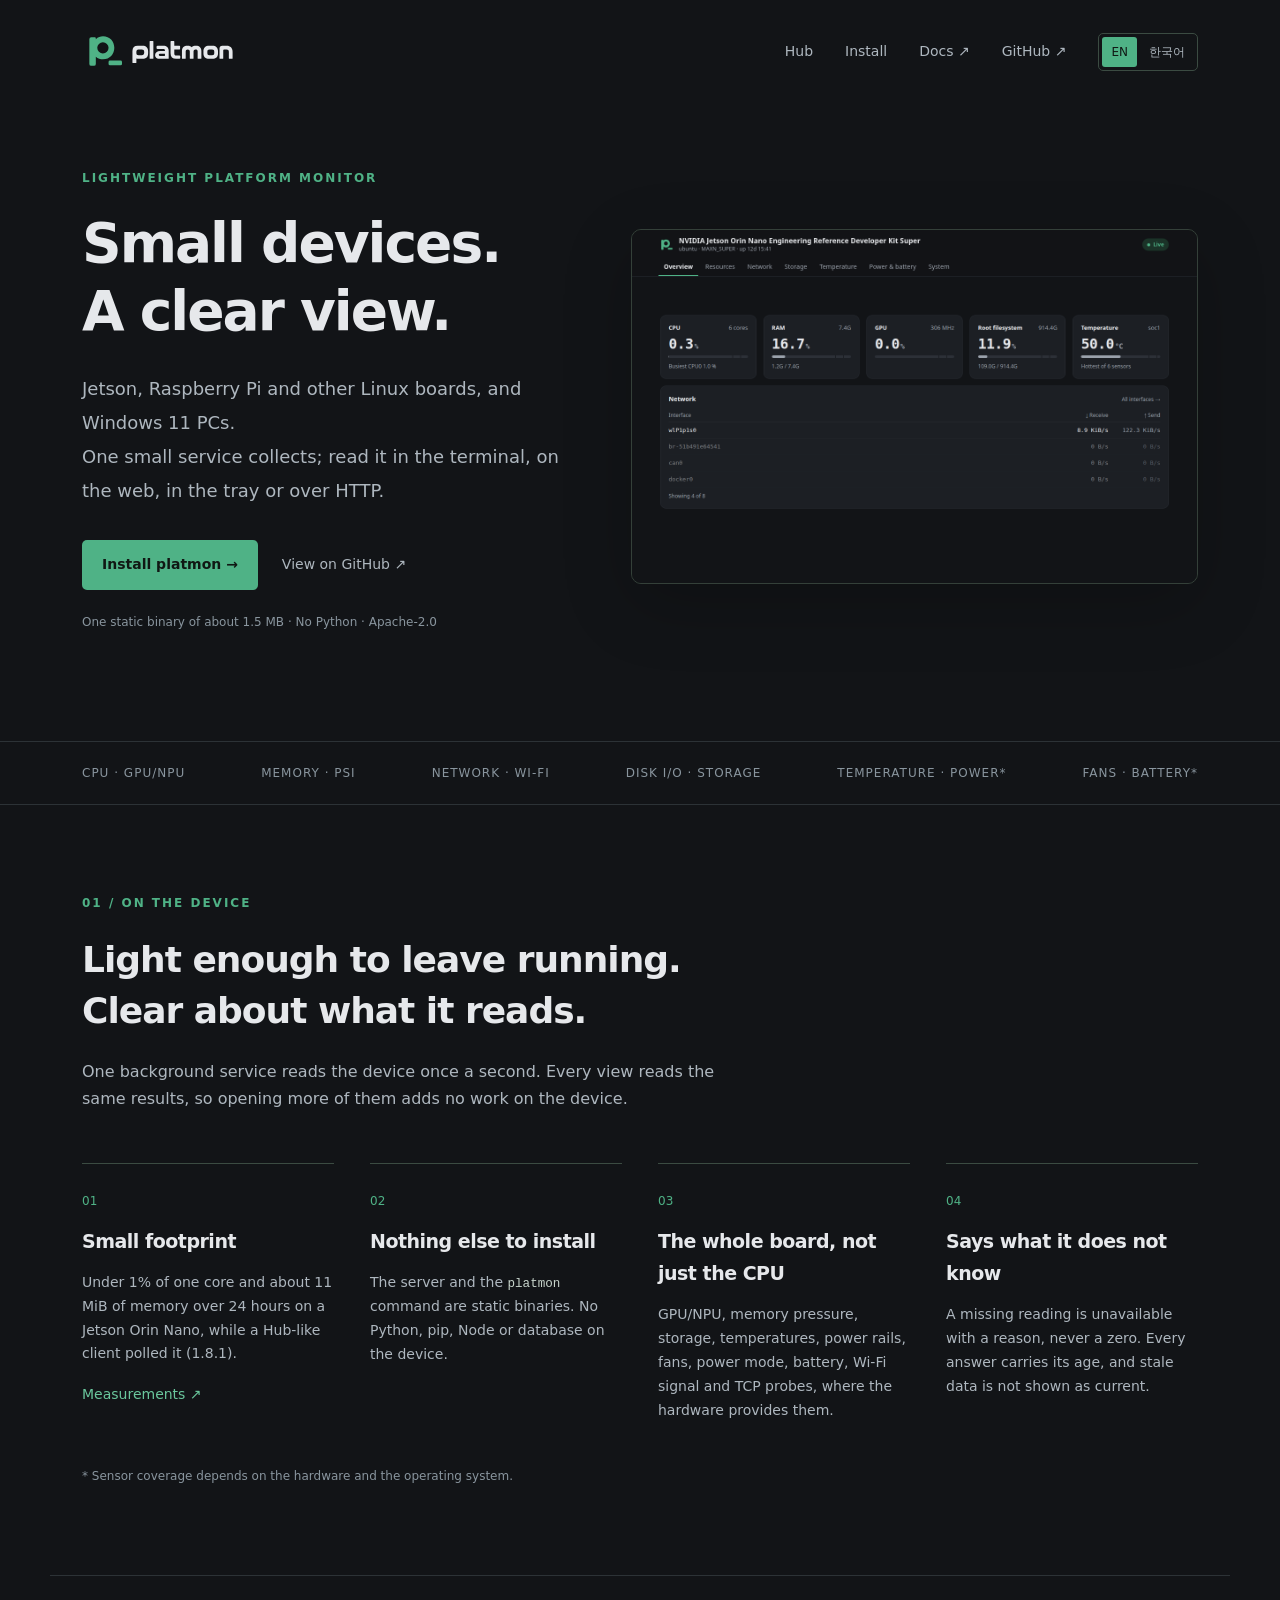
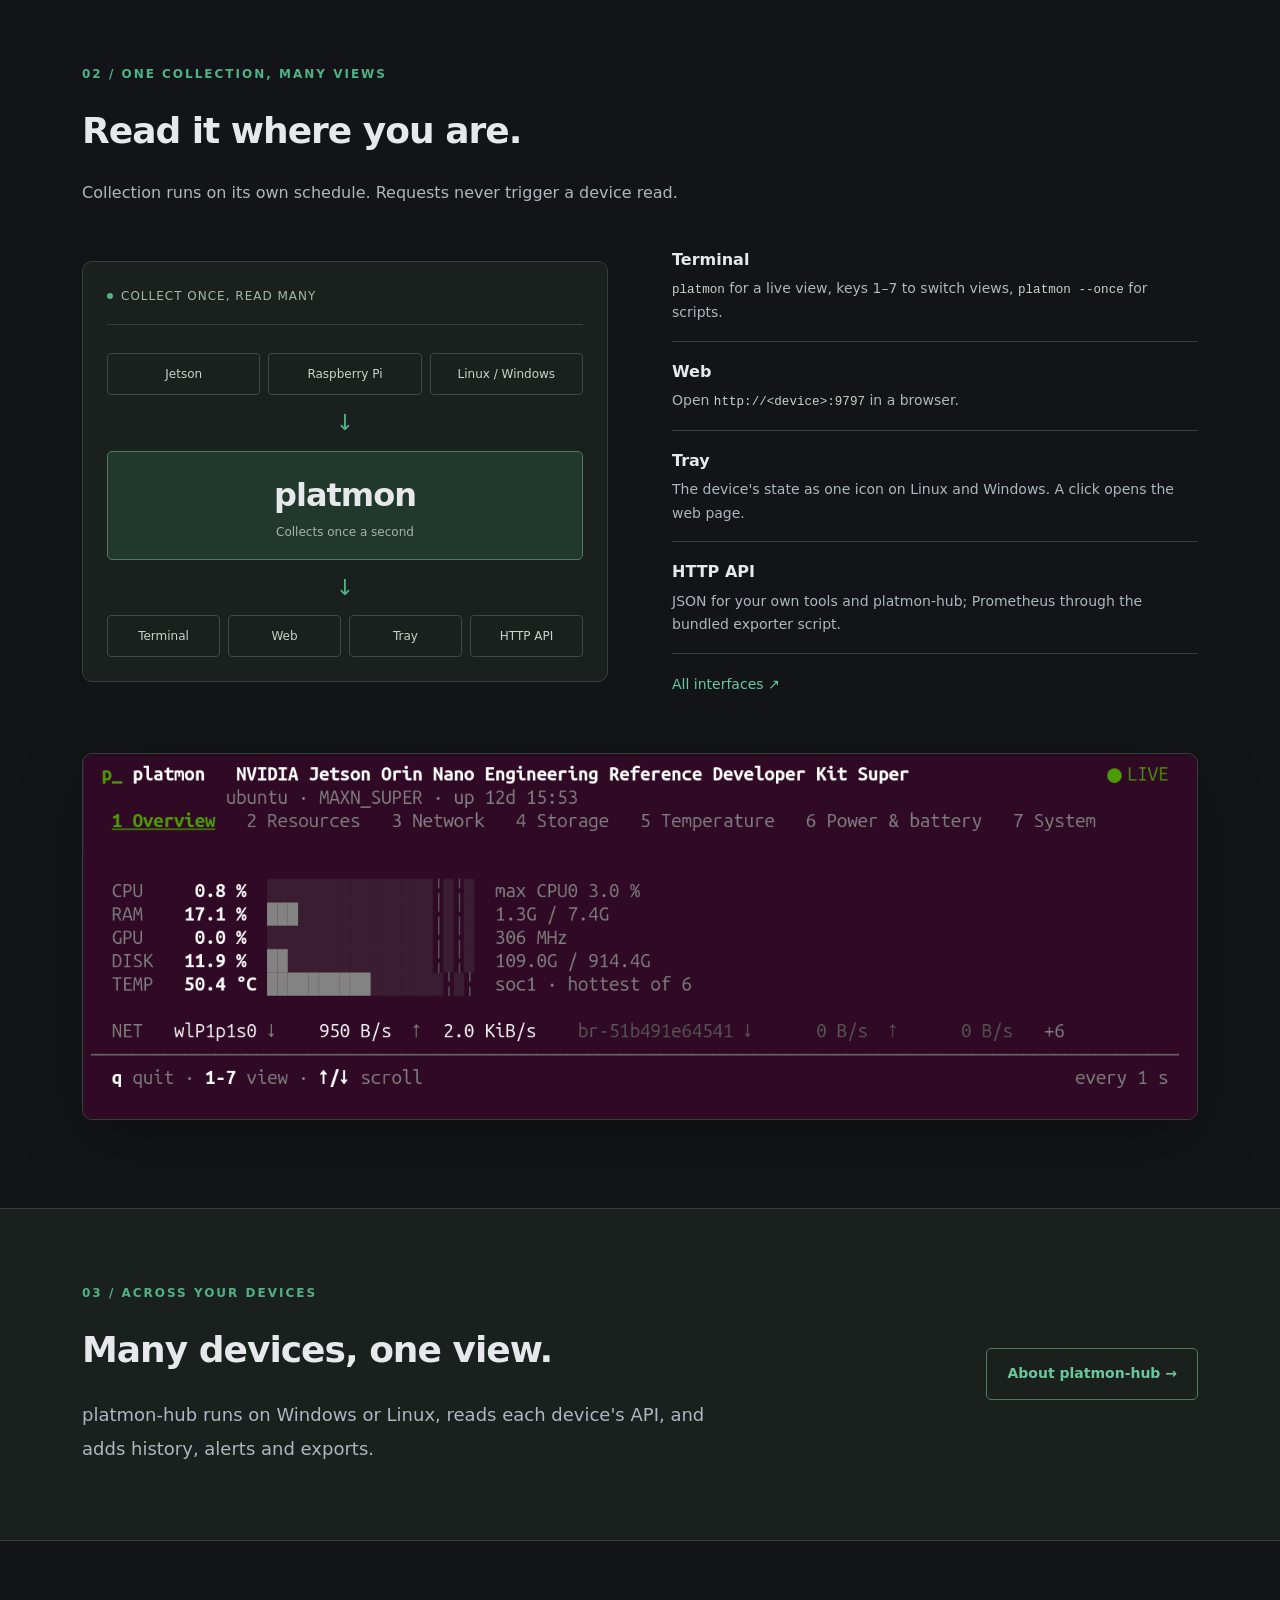
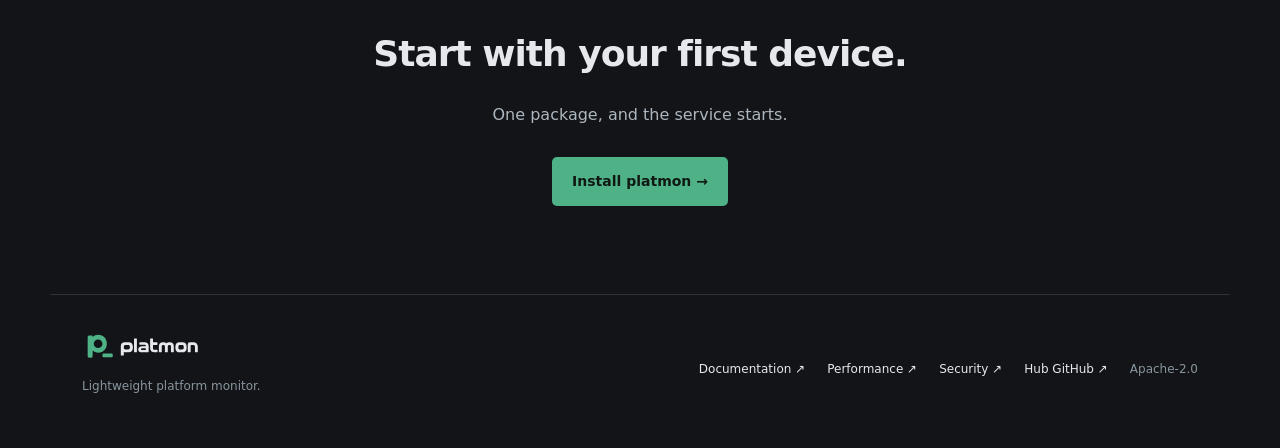
==== commit 5a97e042: "feat(site): split into home, install and hub pages and update the copy for 1.11 The single page held" ====
--- a/index.html
+++ b/index.html
@@ -2,41 +2,33 @@
 <html lang="en">
 <head>
 <meta charset="utf-8"><meta name="viewport" content="width=device-width, initial-scale=1">
-<title>platmon — Lightweight platform monitor</title>
-<meta name="description" content="Lightweight monitoring for Jetson, Raspberry Pi and Linux PCs. Explore your devices in the terminal and on the web, and bring them together with platmon-hub." data-i18n-attr="content" data-i18n="a3">
-<meta property="og:type" content="website"><meta property="og:url" content="https://platmon.github.io/"><meta property="og:site_name" content="platmon"><meta property="og:title" content="platmon — Lightweight platform monitor"><meta property="og:description" content="Lightweight monitoring for Jetson, Raspberry Pi and Linux PCs, in the terminal and on the web."><meta property="og:image" content="https://platmon.github.io/assets/og-image.png"><meta property="og:image:width" content="1200"><meta property="og:image:height" content="630"><meta property="og:image:alt" content="platmon logo with the line: Small devices. A clear view."><meta name="twitter:card" content="summary_large_image">
+<title data-i18n="home.title">platmon — Lightweight platform monitor</title>
+<meta name="description" content="Lightweight monitoring for Jetson, Raspberry Pi and other Linux boards, and Windows 11 PCs. One small service, read from the terminal, the web, a tray icon or an HTTP API." data-i18n-attr="content" data-i18n="home.description">
+<meta property="og:type" content="website"><meta property="og:url" content="https://platmon.github.io/">
+<meta property="og:site_name" content="platmon"><meta property="og:title" content="platmon — Lightweight platform monitor">
+<meta property="og:description" content="Lightweight monitoring for Jetson, Raspberry Pi and other Linux boards, and Windows 11 PCs, in the terminal, on the web, in the tray and over HTTP.">
+<meta property="og:image" content="https://platmon.github.io/assets/og-image.png"><meta property="og:image:width" content="1200"><meta property="og:image:height" content="630">
+<meta property="og:image:alt" content="platmon logo with the line: Small devices. A clear view."><meta name="twitter:card" content="summary_large_image">
 <link rel="icon" href="assets/favicon.svg"><link rel="stylesheet" href="styles.css">
 </head>
 <body>
-<a class="skip" href="#main" data-i18n="t0">Skip to content</a>
-<header class="wrap"><a href="#" aria-label="platmon home" data-i18n-attr="aria-label" data-i18n="a0"><img class="logo" src="assets/platmon-logo-dark.svg" alt="platmon"></a><nav aria-label="Main navigation" data-i18n-attr="aria-label" data-i18n="a1"><a href="#features" data-i18n="t1">Features</a><a href="#hub">Hub</a><a href="#install" data-i18n="t40">Install</a><a href="https://github.com/platmon/platmon">GitHub ↗</a><div class="language-switch" role="group" aria-label="Language / 언어" hidden><button type="button" data-language="en" lang="en" aria-pressed="true">EN</button><button type="button" data-language="ko" lang="ko" aria-pressed="false">한국어</button></div></nav></header>
+<a class="skip" href="#main" data-i18n="common.skip">Skip to content</a>
+<header class="wrap"><a href="./" aria-label="platmon home" data-i18n-attr="aria-label" data-i18n="common.home"><img class="logo" src="assets/platmon-logo-dark.svg" alt="platmon"></a><nav aria-label="Main navigation" data-i18n-attr="aria-label" data-i18n="common.nav"><a href="hub/" data-i18n="nav.hub">Hub</a><a href="install/" data-i18n="nav.install">Install</a><a href="https://github.com/platmon/platmon/blob/main/docs/README.md" data-i18n="nav.docs">Docs ↗</a><a href="https://github.com/platmon/platmon">GitHub ↗</a><div class="language-switch" role="group" aria-label="Language / 언어" hidden><button type="button" data-language="en" lang="en" aria-pressed="true">EN</button><button type="button" data-language="ko" lang="ko" aria-pressed="false">한국어</button></div></nav></header>
 <main id="main">
 <section class="hero wrap">
-<div><p class="eyebrow">LIGHTWEIGHT PLATFORM MONITOR</p><h1 data-i18n="t2">Small devices.<br>A clear view.</h1><p class="lead" data-i18n="t3">From Jetson and Raspberry Pi to Linux PCs.<br>Monitor your devices in the terminal and on the web.</p><div class="actions"><a class="button" href="https://github.com/platmon/platmon/blob/main/docs/guides/getting-started.md" data-i18n="t4">Get started <span>↗</span></a><a class="secondary" href="#hub" data-i18n="t5">Explore platmon-hub ↓</a></div><p class="note" data-i18n="t6">Static native server · No runtime dependencies · Apache-2.0</p></div>
-<div class="flow" aria-label="An agent collects once and serves published data to the terminal, web and API" data-i18n-attr="aria-label" data-i18n="a2"><div class="panel-top"><span class="dot"></span> COLLECT ONCE, READ MANY <span>01</span></div><div class="sources"><span>Jetson</span><span>Raspberry Pi</span><span>Linux PC</span></div><div class="connector">↓</div><div class="agent"><span class="eyebrow">ON YOUR DEVICE</span><strong>platmon</strong><span data-i18n="t7">Collect → Publish snapshots</span></div><div class="connector">↓</div><div class="outputs"><span>Terminal</span><span>Web</span><span>HTTP API</span></div><p class="diagram-note" data-i18n="t8">Collection runs independently of viewer requests</p></div>
+<div><p class="eyebrow" data-i18n="home.eyebrow">LIGHTWEIGHT PLATFORM MONITOR</p><h1 data-i18n="home.h1">Small devices.<br>A clear view.</h1><p class="lead" data-i18n="home.lead">Jetson, Raspberry Pi and other Linux boards, and Windows 11 PCs.<br>One small service collects; read it in the terminal, on the web, in the tray or over HTTP.</p><div class="actions"><a class="button" href="install/" data-i18n="home.cta">Install platmon →</a><a class="secondary" href="https://github.com/platmon/platmon" data-i18n="home.github">View on GitHub ↗</a></div><p class="note" data-i18n="home.note">One static binary of about 1.5 MB · No Python · Apache-2.0</p></div>
+<figure class="shot"><img src="assets/screenshots/web.png" width="1280" height="800" alt="The platmon web dashboard on a Jetson Orin Nano: CPU, RAM, GPU, root filesystem and temperature cards above a network table." data-i18n-attr="alt" data-i18n="home.shot"></figure>
 </section>
-<div class="band"><div class="wrap"><span>CPU & MEMORY</span><span>GPU / NPU*</span><span>NETWORK & DISK I/O</span><span>TEMPERATURE & POWER*</span></div></div>
-<section class="wrap section" id="features"><div class="section-heading"><p class="eyebrow">01 / ON THE DEVICE</p><h2 data-i18n="t9">Lightweight collection.<br>Meaningful readings.</h2><p data-i18n="t10">One background service collects the data.<br>Every viewer and consumer reads the published results.</p></div><div class="features"><article><span class="number">01</span><h3 data-i18n="t11">Use the view that fits</h3><p data-i18n="t12">Check readings in the terminal, explore changes in your browser, or connect other tools through the HTTP API.</p></article><article><span class="number">02</span><h3 data-i18n="t13">Aware of your hardware</h3><p data-i18n="t14">Read CPU, memory, network, disk I/O and hardware-specific sensors. Unsupported readings remain unavailable.</p></article><article><span class="number">03</span><h3 data-i18n="t15">Context behind every value</h3><p data-i18n="t16">Keep valid zeros distinct from missing values. Data age and collection status help distinguish current readings from stale ones.</p></article></div><p class="footnote" data-i18n="t17">* GPU/NPU, temperature, power and other sensor availability depends on your hardware and operating system.</p></section>
-<section class="hub-section" id="hub"><div class="wrap hub-grid"><div><p class="eyebrow">02 / ACROSS YOUR DEVICES</p><h2 data-i18n="t18">More devices.<br>One platmon-hub.</h2><p class="lead" data-i18n="t19">Bring your agents into one view.<br>Independent collection. Shared visibility.</p><a class="text-link" href="https://github.com/platmon/platmon-hub/blob/main/docs/guides/quick-start.md" data-i18n="t20">Get started with Hub ↗</a></div><div class="hub-details"><div><span>HOST</span><h3 data-i18n="t21">Run on Windows or Linux</h3><p data-i18n="t22">Read agent HTTP APIs to bring multiple devices into one dashboard.</p></div><div><span>RECORD</span><h3 data-i18n="t23">Keep and export useful history</h3><p data-i18n="t24">Enable optional SQLite history, internal alerts and data exports.</p></div><div><span>INDEPENDENT</span><h3 data-i18n="t25">Collection keeps going</h3><p data-i18n="t26">Agents keep running independently when Hub stops. Hub does not install or remotely control agents.</p></div></div></div></section>
-<section class="wrap section install" id="install"><div class="section-heading"><p class="eyebrow">03 / INSTALL</p><h2 data-i18n="t41">Install with one package manager.</h2><p data-i18n="t42">The agent comes from a signed APT repository. Hub comes from PyPI.</p></div><aside class="notice" aria-labelledby="notice-title"><strong id="notice-title" data-i18n="t55">Before you install: network access</strong><span data-i18n="t37">The agent HTTP service listens on all IPv4 interfaces without authentication by default. Use a trusted network or restrict the bind address. Hub starts on loopback by default.</span></aside><div class="install-grid"><article><span class="number">AGENT</span><h3 data-i18n="t43">platmon on Debian and Ubuntu</h3><p data-i18n="t44">Ubuntu, Debian and their derivatives, including Jetson and Raspberry Pi OS, on amd64, arm64 and armhf. Requires systemd; the platmon terminal command installed with it needs Python 3.9+.</p><pre><code>sudo install -d -m 0755 /etc/apt/keyrings
-curl -fsSL https://platmon.github.io/apt/platmon-archive-keyring.gpg \
-  | sudo tee /etc/apt/keyrings/platmon.gpg &gt; /dev/null
-gpg --show-keys /etc/apt/keyrings/platmon.gpg
-sudo tee /etc/apt/sources.list.d/platmon.sources &gt; /dev/null &lt;&lt;EOF
-Types: deb
-URIs: https://platmon.github.io/apt
-Suites: stable
-Components: main
-Architectures: $(dpkg --print-architecture)
-Signed-By: /etc/apt/keyrings/platmon.gpg
-EOF
-sudo apt update
-sudo apt install platmon</code></pre><p class="small" data-i18n="t45">Before <code>apt update</code>, check that the key fingerprint is:</p><code class="fpr">6D42 C14A BFB9 412F 34BA 4BEF F38B 9BB5 26A3 B0C6</code><p class="small" data-i18n="t46">Update with <code>sudo apt update &amp;&amp; sudo apt upgrade</code>. Earlier versions stay in the repository, so you can roll back with <code>sudo apt install platmon=&lt;version&gt;</code>.</p><a href="apt/" data-i18n="t47">APT repository ↗</a><a href="https://github.com/platmon/platmon/blob/main/docs/guides/getting-started.md" data-i18n="t48">Other installation methods ↗</a></article><article><span class="number">HUB</span><h3 data-i18n="t49">platmon-hub on Windows or Linux</h3><p data-i18n="t50">Requires Python 3.9+ and pipx. Hub has no third-party runtime dependencies.</p><pre><code>pipx install platmon-hub
-platmon-hub --version</code></pre><p class="small" data-i18n="t51">On Linux, start with an empty registry, then open <code>http://127.0.0.1:9787/</code> on the same computer. The Hub installation guide has the PowerShell commands.</p><pre><code>echo '{"nodes": []}' &gt; nodes.json
-platmon-hub --nodes ./nodes.json</code></pre><p class="small" data-i18n="t52">Update with <code>pipx upgrade platmon-hub</code>. For a service, a Windows startup task or an upgrade that keeps history, follow the operations guide.</p><a href="https://github.com/platmon/platmon-hub/blob/main/README.md#install" data-i18n="t53">Hub installation ↗</a><a href="https://github.com/platmon/platmon-hub/blob/main/docs/guides/operations.md" data-i18n="t54">Install and operate ↗</a></article></div></section>
-<section class="wrap section start" id="start"><div class="section-heading"><p class="eyebrow">04 / GET STARTED</p><h2 data-i18n="t27">Start with your first device.</h2></div><ol class="steps"><li><span>1</span><div><h3 data-i18n="t28">Install the agent</h3><p data-i18n="t29">Install on Linux from the APT repository, a Debian package file, source code or a locally built Docker image.</p><a href="#install" data-i18n="t30">Install commands ↑</a></div></li><li><span>2</span><div><h3 data-i18n="t31">Check your readings</h3><p data-i18n="t32">Run <code>platmon</code> in your terminal or open the device address in your browser.</p><code class="address" data-i18n="t33">http://&lt;device-address&gt;:9797</code></div></li><li><span>3</span><div><h3 data-i18n="t34">Connect more devices</h3><p data-i18n="t35">Start Hub and register your agents to see their status in one place.</p><a href="https://github.com/platmon/platmon-hub/blob/main/docs/guides/setup.md" data-i18n="t36">Hub setup guide ↗</a></div></li></ol></section>
+<div class="band"><ul class="wrap" aria-label="Readings" data-i18n-attr="aria-label" data-i18n="home.band"><li data-i18n="home.band1">CPU · GPU/NPU</li><li data-i18n="home.band2">Memory · PSI</li><li data-i18n="home.band3">Network · Wi-Fi</li><li data-i18n="home.band4">Disk I/O · Storage</li><li data-i18n="home.band5">Temperature · Power*</li><li data-i18n="home.band6">Fans · Battery*</li></ul></div>
+<section class="wrap section" id="features"><div class="section-heading"><p class="eyebrow" data-i18n="home.s1.eyebrow">01 / ON THE DEVICE</p><h2 data-i18n="home.s1.h2">Light enough to leave running.<br>Clear about what it reads.</h2><p data-i18n="home.s1.lead">One background service reads the device once a second. Every view reads the same results, so opening more of them adds no work on the device.</p></div><div class="features"><article><span class="number">01</span><h3 data-i18n="home.f1.h">Small footprint</h3><p data-i18n="home.f1.p">Under 1% of one core and about 11 MiB of memory over 24 hours on a Jetson Orin Nano, while a Hub-like client polled it (1.8.1).</p><a class="text-link" href="https://github.com/platmon/platmon/blob/main/docs/performance/README.md" data-i18n="home.f1.a">Measurements ↗</a></article><article><span class="number">02</span><h3 data-i18n="home.f2.h">Nothing else to install</h3><p data-i18n="home.f2.p">The server and the <code>platmon</code> command are static binaries. No Python, pip, Node or database on the device.</p></article><article><span class="number">03</span><h3 data-i18n="home.f3.h">The whole board, not just the CPU</h3><p data-i18n="home.f3.p">GPU/NPU, memory pressure, storage, temperatures, power rails, fans, power mode, battery, Wi-Fi signal and TCP probes, where the hardware provides them.</p></article><article><span class="number">04</span><h3 data-i18n="home.f4.h">Says what it does not know</h3><p data-i18n="home.f4.p">A missing reading is unavailable with a reason, never a zero. Every answer carries its age, and stale data is not shown as current.</p></article></div><p class="footnote" data-i18n="home.footnote">* Sensor coverage depends on the hardware and the operating system.</p></section>
+<section class="wrap section views" id="views"><div class="section-heading"><p class="eyebrow" data-i18n="home.s2.eyebrow">02 / ONE COLLECTION, MANY VIEWS</p><h2 data-i18n="home.s2.h2">Read it where you are.</h2><p data-i18n="home.s2.lead">Collection runs on its own schedule. Requests never trigger a device read.</p></div>
+<div class="views-grid"><div class="flow" role="img" aria-label="platmon collects once on the device and serves the same results to the terminal, the web, the tray and the HTTP API" data-i18n-attr="aria-label" data-i18n="home.flow"><div class="panel-top"><span class="dot"></span> <span data-i18n="home.flow.top">COLLECT ONCE, READ MANY</span></div><div class="sources"><span>Jetson</span><span>Raspberry Pi</span><span>Linux / Windows</span></div><div class="connector">↓</div><div class="agent"><strong>platmon</strong><span data-i18n="home.flow.agent">Collects once a second</span></div><div class="connector">↓</div><div class="outputs"><span>Terminal</span><span>Web</span><span>Tray</span><span>HTTP API</span></div></div>
+<dl class="view-list"><div><dt data-i18n="home.v1.h">Terminal</dt><dd data-i18n="home.v1.p"><code>platmon</code> for a live view, keys 1–7 to switch views, <code>platmon --once</code> for scripts.</dd></div><div><dt data-i18n="home.v2.h">Web</dt><dd data-i18n="home.v2.p">Open <code>http://&lt;device&gt;:9797</code> in a browser.</dd></div><div><dt data-i18n="home.v3.h">Tray</dt><dd data-i18n="home.v3.p">The device's state as one icon on Linux and Windows. A click opens the web page.</dd></div><div><dt data-i18n="home.v4.h">HTTP API</dt><dd data-i18n="home.v4.p">JSON for your own tools and platmon-hub; Prometheus through the bundled exporter script.</dd></div><a class="text-link" href="https://github.com/platmon/platmon/blob/main/docs/guides/interfaces.md" data-i18n="home.v.a">All interfaces ↗</a></dl></div>
+<figure class="shot shot-wide"><img src="assets/screenshots/cli.png" width="1434" height="469" loading="lazy" alt="The platmon terminal client's Overview on the same Jetson Orin Nano." data-i18n-attr="alt" data-i18n="home.cli"></figure>
+</section>
+<section class="hub-section" id="hub"><div class="wrap teaser"><div><p class="eyebrow" data-i18n="home.hub.eyebrow">03 / ACROSS YOUR DEVICES</p><h2 data-i18n="home.hub.h2">Many devices, one view.</h2><p class="lead" data-i18n="home.hub.p">platmon-hub runs on Windows or Linux, reads each device's API, and adds history, alerts and exports.</p></div><a class="button button-outline" href="hub/" data-i18n="home.hub.a">About platmon-hub →</a></div></section>
+<section class="wrap section closing"><h2 data-i18n="home.end.h2">Start with your first device.</h2><p data-i18n="home.end.p">One package, and the service starts.</p><a class="button" href="install/" data-i18n="home.cta">Install platmon →</a></section>
 </main>
-<footer class="wrap"><div><img class="logo" src="assets/platmon-logo-dark.svg" alt="platmon"><p data-i18n="t56">Lightweight platform monitor.</p></div><div><a href="https://github.com/platmon/platmon/blob/main/docs/README.md" data-i18n="t38">Documentation ↗</a><a href="https://github.com/platmon/platmon/blob/main/docs/performance/README.md" data-i18n="t39">Performance ↗</a><a href="https://github.com/platmon/platmon-hub">Hub GitHub ↗</a><span>Apache-2.0</span></div></footer>
+<footer class="wrap"><div><img class="logo" src="assets/platmon-logo-dark.svg" alt="platmon"><p data-i18n="footer.tagline">Lightweight platform monitor.</p></div><div><a href="https://github.com/platmon/platmon/blob/main/docs/README.md" data-i18n="footer.docs">Documentation ↗</a><a href="https://github.com/platmon/platmon/blob/main/docs/performance/README.md" data-i18n="footer.performance">Performance ↗</a><a href="https://github.com/platmon/platmon/blob/main/SECURITY.md" data-i18n="footer.security">Security ↗</a><a href="https://github.com/platmon/platmon-hub" data-i18n="footer.hub">Hub GitHub ↗</a><span>Apache-2.0</span></div></footer>
 <script src="language.js"></script>
-<script src="copy.js"></script>
 </body></html>
--- a/styles.css
+++ b/styles.css
@@ -1,10 +1,170 @@
 :root{--bg:#121417;--surface:#1a201d;--surface-accent:#21382c;--surface-accent-hover:#2a4a39;--line:#2c3236;--line-soft:#344039;--line-strong:#3b4b42;--line-accent:#4e7b60;--text:#e6e8eb;--text-muted:#aeb7bf;--text-subtle:#89959e;--text-green:#a5b7ab;--label:#7da88d;--code:#c7d4cb;--accent:#4fb286;--accent-hover:#6ac79d;--on-accent:#101814;--danger-text:#f2b8b5;--danger-line:#a0524d;--mono:ui-monospace,SFMono-Regular,Menlo,Consolas,monospace}
-*{box-sizing:border-box}html{scroll-behavior:smooth;scroll-padding-top:30px}body{margin:0;background:var(--bg);color:var(--text);font-family:system-ui,-apple-system,"Segoe UI",sans-serif;line-height:1.7;word-break:keep-all}a{color:inherit;text-decoration:none}a:hover{color:var(--accent)}a:focus-visible{outline:2px solid var(--accent);outline-offset:6px}.wrap{max-width:1180px;margin:auto;padding-left:32px;padding-right:32px}header{height:104px;display:flex;justify-content:space-between;align-items:center}.logo{width:156px;height:auto;display:block}nav{display:flex;gap:32px;font-size:14px;color:var(--text-muted)}
-nav>a{display:inline-flex;align-items:center;min-height:44px}.hero{display:grid;grid-template-columns:1.2fr 1fr;gap:64px;align-items:center;padding-top:78px;padding-bottom:100px}.eyebrow{color:var(--accent);font-size:12px;letter-spacing:2px;font-weight:700;margin:0 0 22px}h1{font-size:clamp(38px,4.3vw,60px);line-height:1.22;letter-spacing:-1.5px;margin:0 0 27px}h2{font-size:36px;line-height:1.4;letter-spacing:-1px;margin:0 0 22px}h3{font-size:19px;letter-spacing:-.5px;margin:12px 0}.lead{font-size:18px;color:var(--text-muted);line-height:1.9}.actions{display:flex;align-items:center;gap:24px;margin-top:32px;flex-wrap:wrap}.button{background:var(--accent);color:var(--on-accent);padding:13px 20px;border-radius:5px;font-size:14px;font-weight:700}.button span{margin-left:20px}.button:hover{background:var(--accent-hover);color:var(--on-accent)}.secondary{font-size:13px}.note{font-size:12px;color:var(--text-subtle);margin-top:22px}.flow{border:1px solid var(--line-soft);border-radius:10px;background:var(--surface);padding:24px;box-shadow:0 20px 70px #0003}.panel-top{display:flex;align-items:center;gap:8px;color:var(--text-green);font-size:12px;letter-spacing:1px;border-bottom:1px solid var(--line-soft);padding-bottom:18px}.panel-top>span:last-child{margin-left:auto}.dot{width:6px;height:6px;border-radius:50%;background:var(--accent)}.sources,.outputs{display:flex;gap:8px;justify-content:center}.sources{margin-top:28px}.sources span,.outputs span{flex:1;text-align:center;border:1px solid var(--line-strong);padding:10px 4px;border-radius:4px;font-size:12px;color:var(--code)}.connector{text-align:center;color:var(--accent);padding:9px;font-size:22px}.agent{display:flex;flex-direction:column;align-items:center;background:var(--surface-accent);border:1px solid var(--line-accent);border-radius:5px;padding:16px}.agent .eyebrow{font-size:12px;margin:0}.agent strong{font-size:32px;letter-spacing:-1px}.agent>span:last-child{font-size:12px;color:var(--text-green)}.diagram-note{text-align:center;color:var(--text-green);font-size:12px;margin:22px 0 0}.band{border-top:1px solid var(--line);border-bottom:1px solid var(--line)}.band .wrap{display:flex;justify-content:space-between;gap:20px;padding-top:21px;padding-bottom:21px;color:var(--text-subtle);font-size:12px;letter-spacing:1px}.section{padding-top:88px;padding-bottom:88px}.section-heading>p:last-child{color:var(--text-muted);font-size:15px}.features{display:grid;grid-template-columns:repeat(3,1fr);gap:40px;margin-top:50px}.features article{border-top:1px solid var(--line-strong);padding-top:22px}.number{color:var(--accent);font-size:12px}.features p,.hub-details p,.steps p{color:var(--text-muted);font-size:14px}.footnote{font-size:12px;color:var(--text-subtle);margin:30px 0 0}.hub-section{background:var(--surface);border-block:1px solid var(--line-soft);padding-block:74px}.hub-grid{display:grid;grid-template-columns:1fr 1fr;gap:90px}.text-link,.steps a{color:var(--accent-hover);font-size:14px}.hub-details>div{padding:0 0 22px;margin-bottom:22px;border-bottom:1px solid var(--line-soft)}.hub-details>div:last-child{margin-bottom:0}.hub-details span{font-size:12px;letter-spacing:2px;color:var(--label)}.hub-details h3{margin:7px 0}.hub-details p{margin:0}.steps{padding:0;list-style:none;display:grid;grid-template-columns:repeat(3,1fr);gap:34px;margin:40px 0}.steps li{display:flex;gap:16px}.steps li>span{font-size:12px;border:1px solid var(--line-strong);border-radius:50%;width:30px;height:30px;display:grid;place-items:center;flex-shrink:0;margin-top:10px;color:var(--accent-hover)}.steps h3{margin-top:8px}.steps code{font-size:12px;color:var(--code)}.address{display:block}.notice{display:flex;flex-direction:column;gap:4px;margin-top:36px;border:1px solid var(--line-accent);border-left:3px solid var(--accent);border-radius:6px;background:var(--surface);padding:16px 20px;color:var(--text-muted);font-size:14px}
-.notice strong{color:var(--text);font-size:14px}footer{display:flex;justify-content:space-between;align-items:center;border-top:1px solid var(--line);padding-top:35px;padding-bottom:40px}footer .logo{width:120px}footer p{font-size:12px;color:var(--text-subtle)}footer>div:last-child{display:flex;gap:22px;font-size:12px}footer span{color:var(--text-subtle)}.skip{position:absolute;left:16px;top:-100px;background:var(--bg);padding:12px;z-index:3}.skip:focus{top:8px}.install-grid{display:grid;grid-template-columns:1fr 1fr;gap:40px;margin-top:50px}.install-grid article{border-top:1px solid var(--line-strong);padding-top:22px;min-width:0;display:flex;flex-direction:column;align-items:flex-start}.install-grid p{color:var(--text-muted);font-size:14px;margin:0 0 14px}.install-grid p.small{font-size:13px}.install-grid code{font-family:var(--mono);font-size:12px;color:var(--code)}.install-grid pre{align-self:stretch;margin:0 0 16px;background:var(--surface);border:1px solid var(--line-soft);border-radius:6px;padding:14px 16px;overflow-x:auto;line-height:1.6}.install-grid pre code{color:var(--code);white-space:pre}.install-grid .fpr{display:block;margin:-6px 0 16px;color:var(--text);font-size:13px;overflow-wrap:anywhere}.install-grid a{color:var(--accent-hover);font-size:14px;margin-top:4px}.command{position:relative;align-self:stretch}.copy{position:absolute;top:8px;right:8px;font:inherit;font-size:12px;color:var(--code);background:var(--surface-accent);border:1px solid var(--line-accent);border-radius:4px;padding:3px 10px;cursor:pointer}.copy:hover{background:var(--surface-accent-hover)}.copy:focus-visible{outline:2px solid var(--accent-hover);outline-offset:2px}.copy[data-state="copied"]{color:var(--on-accent);background:var(--accent);border-color:var(--accent)}.copy[data-state="failed"]{color:var(--danger-text);border-color:var(--danger-line)}.install-grid .command pre{padding-right:72px}@media(max-width:800px){.hero{grid-template-columns:1fr;gap:40px;padding-top:40px;padding-bottom:52px}.flow{max-width:540px;width:100%}h1{font-size:46px}.hub-grid{gap:40px;grid-template-columns:1fr}.features,.steps,.install-grid{grid-template-columns:1fr;gap:20px}.section{padding-block:52px}.band .wrap{flex-wrap:wrap;justify-content:flex-start;gap:14px 28px}.features,.install-grid{margin-top:30px}.hub-section{padding-block:50px}footer{align-items:flex-start;gap:24px;flex-direction:column}footer>div:last-child{flex-wrap:wrap}.wrap{padding-left:24px;padding-right:24px}nav{gap:18px}header{height:80px}.logo{width:124px}h2{font-size:29px}}@media(prefers-reduced-motion:reduce){html{scroll-behavior:auto}}
+*{box-sizing:border-box}
+html{scroll-behavior:smooth;scroll-padding-top:30px}
+body{margin:0;background:var(--bg);color:var(--text);font-family:system-ui,-apple-system,"Segoe UI",sans-serif;line-height:1.7;word-break:keep-all}
+a{color:inherit;text-decoration:none}
+a:hover{color:var(--accent)}
+a:focus-visible{outline:2px solid var(--accent);outline-offset:6px}
+code{font-family:var(--mono);font-size:.9em;color:var(--code)}
+.wrap{max-width:1180px;margin:auto;padding-left:32px;padding-right:32px}
+.skip{position:absolute;left:16px;top:-100px;background:var(--bg);padding:12px;z-index:3}
+.skip:focus{top:8px}
 
-.language-switch{display:flex;gap:3px;border:1px solid var(--line-strong);border-radius:5px;padding:3px}.language-switch[hidden]{display:none}.language-switch button{font:inherit;font-size:12px;color:var(--text-muted);background:transparent;border:0;border-radius:3px;padding:5px 9px;cursor:pointer}.language-switch button[aria-pressed="true"]{color:var(--on-accent);background:var(--accent)}.language-switch button:focus-visible{outline:2px solid var(--accent-hover);outline-offset:3px}html[lang="en"] body{word-break:normal}html[lang="en"] h1{letter-spacing:-2px}html[lang="en"] h2{letter-spacing:-1px}header nav{align-items:center}@media(max-width:540px){header.wrap{height:auto;min-height:100px;flex-wrap:wrap;gap:14px;padding-top:18px;padding-bottom:18px}header nav{width:100%;justify-content:space-between;gap:4px 12px;flex-wrap:wrap}
-header nav>a,.language-switch button{white-space:nowrap}.hero{padding-top:28px}html[lang="en"] h1{font-size:42px}}
-@media(max-width:800px){.install-grid .command pre{padding-top:44px;padding-right:16px}
+/* Header and footer, shared by every page */
+header{height:104px;display:flex;justify-content:space-between;align-items:center}
+.logo{width:156px;height:auto;display:block}
+nav{display:flex;align-items:center;gap:32px;font-size:14px;color:var(--text-muted)}
+nav>a{display:inline-flex;align-items:center;min-height:44px}
+nav>a[aria-current="page"]{color:var(--text);box-shadow:inset 0 -2px 0 var(--accent)}
+.language-switch{display:flex;gap:3px;border:1px solid var(--line-strong);border-radius:5px;padding:3px}
+.language-switch[hidden]{display:none}
+.language-switch button{font:inherit;font-size:12px;color:var(--text-muted);background:transparent;border:0;border-radius:3px;padding:5px 9px;cursor:pointer}
+.language-switch button[aria-pressed="true"]{color:var(--on-accent);background:var(--accent)}
+.language-switch button:focus-visible{outline:2px solid var(--accent-hover);outline-offset:3px}
+footer{display:flex;justify-content:space-between;align-items:center;border-top:1px solid var(--line);padding-top:35px;padding-bottom:40px}
+footer .logo{width:120px}
+footer p{font-size:12px;color:var(--text-subtle)}
+footer>div:last-child{display:flex;gap:22px;font-size:12px}
+footer span{color:var(--text-subtle)}
+
+/* Type */
+.eyebrow{color:var(--accent);font-size:12px;letter-spacing:2px;font-weight:700;margin:0 0 22px}
+h1{font-size:clamp(38px,4.3vw,60px);line-height:1.22;letter-spacing:-1.5px;margin:0 0 27px}
+h2{font-size:36px;line-height:1.4;letter-spacing:-1px;margin:0 0 22px}
+h3{font-size:19px;letter-spacing:-.5px;margin:12px 0}
+html[lang="en"] body{word-break:normal}
+html[lang="en"] h1{letter-spacing:-2px}
+.lead{font-size:18px;color:var(--text-muted);line-height:1.9}
+.note{font-size:12px;color:var(--text-subtle);margin-top:22px}
+.footnote{font-size:12px;color:var(--text-subtle);margin:30px 0 0}
+.text-link{color:var(--accent-hover);font-size:14px}
+
+/* Buttons */
+.actions{display:flex;align-items:center;gap:24px;margin-top:32px;flex-wrap:wrap}
+.button{display:inline-block;background:var(--accent);color:var(--on-accent);padding:13px 20px;border-radius:5px;font-size:14px;font-weight:700}
+.button:hover{background:var(--accent-hover);color:var(--on-accent)}
+.button-outline{background:transparent;color:var(--accent-hover);border:1px solid var(--line-accent)}
+.button-outline:hover{background:var(--surface-accent);color:var(--text)}
+.secondary{font-size:14px;color:var(--text-muted)}
+
+/* Home */
+.hero{display:grid;grid-template-columns:1fr 1.15fr;gap:56px;align-items:center;padding-top:64px;padding-bottom:96px}
+.shot{margin:0;border:1px solid var(--line-soft);border-radius:10px;overflow:hidden;background:var(--surface);box-shadow:0 20px 70px #0003}
+.shot img{display:block;width:100%;height:auto}
+.shot-wide{margin-top:56px}
+.band{border-top:1px solid var(--line);border-bottom:1px solid var(--line)}
+.band ul{display:flex;justify-content:space-between;flex-wrap:wrap;gap:12px 24px;list-style:none;margin-top:0;margin-bottom:0;padding-top:21px;padding-bottom:21px;color:var(--text-subtle);font-size:12px;letter-spacing:1px;text-transform:uppercase}
+.section{padding-top:88px;padding-bottom:88px}
+.section-heading>p:last-child{color:var(--text-muted);font-size:16px;max-width:640px}
+.features{display:grid;grid-template-columns:repeat(4,1fr);gap:36px;margin-top:50px}
+.features article{border-top:1px solid var(--line-strong);padding-top:22px}
+.number{color:var(--accent);font-size:12px}
+.features p,.hub-details p,.steps p,.view-list dd{color:var(--text-muted);font-size:14px}
+.views{border-top:1px solid var(--line)}
+.views-grid{display:grid;grid-template-columns:1fr 1fr;gap:64px;align-items:center;margin-top:40px}
+.flow{border:1px solid var(--line-soft);border-radius:10px;background:var(--surface);padding:24px}
+.panel-top{display:flex;align-items:center;gap:8px;color:var(--text-green);font-size:12px;letter-spacing:1px;border-bottom:1px solid var(--line-soft);padding-bottom:18px}
+.dot{width:6px;height:6px;border-radius:50%;background:var(--accent)}
+.sources,.outputs{display:flex;gap:8px;justify-content:center}
+.sources{margin-top:28px}
+.sources span,.outputs span{flex:1;text-align:center;border:1px solid var(--line-strong);padding:10px 4px;border-radius:4px;font-size:12px;color:var(--code)}
+.connector{text-align:center;color:var(--accent);padding:9px;font-size:22px}
+.agent{display:flex;flex-direction:column;align-items:center;background:var(--surface-accent);border:1px solid var(--line-accent);border-radius:5px;padding:16px}
+.agent strong{font-size:32px;letter-spacing:-1px}
+.agent span{font-size:12px;color:var(--text-green)}
+.view-list{margin:0}
+.view-list>div{padding:0 0 16px;margin-bottom:16px;border-bottom:1px solid var(--line-soft)}
+.view-list dt{font-weight:700;font-size:16px}
+.view-list dd{margin:4px 0 0}
+.hub-section{background:var(--surface);border-block:1px solid var(--line-soft);padding-block:74px}
+.teaser{display:flex;justify-content:space-between;align-items:center;gap:40px}
+.teaser .lead{margin-bottom:0;max-width:640px}
+.closing{text-align:center}
+.closing p{color:var(--text-muted);margin:0 0 28px}
+
+/* Sub pages */
+.page-hero{padding-top:48px;padding-bottom:24px}
+.page-hero .lead{max-width:720px}
+.page .section{padding-top:56px;padding-bottom:56px}
+.notice{display:flex;flex-direction:column;align-items:flex-start;gap:4px;max-width:860px;margin-top:32px;border:1px solid var(--line-accent);border-left:3px solid var(--accent);border-radius:6px;background:var(--surface);padding:16px 20px;color:var(--text-muted);font-size:14px}
+.notice strong{color:var(--text);font-size:15px}
+.notice a{color:var(--accent-hover);margin-top:6px}
+.prose>*{max-width:860px}
+.prose>p{color:var(--text-muted);font-size:15px;margin:0 0 14px}
+.prose h2{font-size:28px;margin-top:8px}
+.prose h2:not(:first-child){margin-top:48px}
+.prose a:not(.button){color:var(--accent-hover)}
+.prose pre{margin:0 0 18px;background:var(--surface);border:1px solid var(--line-soft);border-radius:6px;padding:14px 16px;overflow-x:auto;line-height:1.6}
+.prose pre code{font-size:13px;color:var(--text);white-space:pre}
+.fpr{display:block;margin:-4px 0 18px;color:var(--text);font-size:14px;overflow-wrap:anywhere}
+.links{display:flex;flex-wrap:wrap;gap:8px 24px}
+.code-label{margin:22px 0 8px!important;font-size:12px!important;letter-spacing:1px;text-transform:uppercase;color:var(--label)!important}
+.small-note{font-size:13px!important;color:var(--text-subtle)!important}
+.compat{border-left:2px solid var(--line-accent);padding-left:14px}
+.ways{width:100%;border-collapse:collapse;margin:8px 0 18px;font-size:14px}
+.ways th,.ways td{text-align:left;vertical-align:top;padding:14px 12px;border-bottom:1px solid var(--line-soft)}
+.ways thead th{font-size:12px;letter-spacing:1px;text-transform:uppercase;color:var(--label);font-weight:700;padding-top:0}
+.ways tbody th{width:32%;font-weight:600}
+.ways td{color:var(--text-muted)}
+.ways td a{white-space:nowrap}
+.start h2{font-size:28px}
+.steps{padding:0;list-style:none;display:grid;grid-template-columns:repeat(3,1fr);gap:34px;margin:32px 0 0}
+.steps li{display:flex;gap:16px;min-width:0}
+.steps li>span{font-size:12px;border:1px solid var(--line-strong);border-radius:50%;width:30px;height:30px;display:grid;place-items:center;flex-shrink:0;margin-top:10px;color:var(--accent-hover)}
+.steps li>div{min-width:0}
+.steps h3{margin-top:8px}
+.steps a{color:var(--accent-hover);font-size:14px}
+.address{display:block;font-size:13px;overflow-wrap:anywhere}
+.hub-hero{display:grid;grid-template-columns:1fr 1fr;gap:80px;align-items:start;padding-bottom:56px;border-bottom:1px solid var(--line)}
+.hub-details>div{padding:0 0 22px;margin-bottom:22px;border-bottom:1px solid var(--line-soft)}
+.hub-details>div:last-child{margin-bottom:0}
+.hub-details span{font-size:12px;letter-spacing:2px;color:var(--label)}
+.hub-details h3{margin:7px 0}
+.hub-details p{margin:0}
+
+/* Copy buttons (copy.js) */
+.command{position:relative}
+.copy{position:absolute;top:8px;right:8px;font:inherit;font-size:12px;color:var(--code);background:var(--surface-accent);border:1px solid var(--line-accent);border-radius:4px;padding:3px 10px;cursor:pointer}
+.copy:hover{background:var(--surface-accent-hover)}
+.copy:focus-visible{outline:2px solid var(--accent-hover);outline-offset:2px}
+.copy[data-state="copied"]{color:var(--on-accent);background:var(--accent);border-color:var(--accent)}
+.copy[data-state="failed"]{color:var(--danger-text);border-color:var(--danger-line)}
+.prose .command pre{padding-right:72px}
+
+@media(max-width:1000px){.features{grid-template-columns:repeat(2,1fr)}
+.hero{grid-template-columns:1fr;gap:40px}
+.views-grid,.hub-hero{grid-template-columns:1fr;gap:40px}
+}
+@media(max-width:800px){.wrap{padding-left:24px;padding-right:24px}
+header{height:80px}
+.logo{width:124px}
+nav{gap:18px}
+h1{font-size:46px}
+h2{font-size:29px}
+.hero{padding-top:32px;padding-bottom:56px}
+.section,.page .section{padding-top:52px;padding-bottom:52px}
+.steps{grid-template-columns:1fr;gap:20px}
+.teaser{flex-direction:column;align-items:flex-start}
+.hub-section{padding-block:50px}
+.band ul{justify-content:flex-start;gap:10px 24px}
+.ways thead{display:none}
+.ways tr{display:block;padding:14px 0;border-bottom:1px solid var(--line-soft)}
+.ways th,.ways td{display:block;width:auto!important;padding:0;border:0}
+.ways tbody th{margin-bottom:4px}
+.prose .command pre{padding-top:44px;padding-right:16px}
 .language-switch button{min-height:36px}
+footer{align-items:flex-start;gap:24px;flex-direction:column}
+footer>div:last-child{flex-wrap:wrap}
 }
+@media(max-width:600px){.features{grid-template-columns:1fr;gap:20px}
+}
+@media(max-width:540px){header.wrap{height:auto;min-height:100px;flex-wrap:wrap;gap:14px;padding-top:18px;padding-bottom:18px}
+header nav{width:100%;justify-content:space-between;gap:4px 12px;flex-wrap:wrap}
+header nav>a,.language-switch button{white-space:nowrap}
+.hero{padding-top:20px}
+html[lang="en"] h1{font-size:42px}
+.outputs{flex-wrap:wrap}
+.outputs span{flex:1 1 40%}
+}
+@media(prefers-reduced-motion:reduce){html{scroll-behavior:auto}
+}
